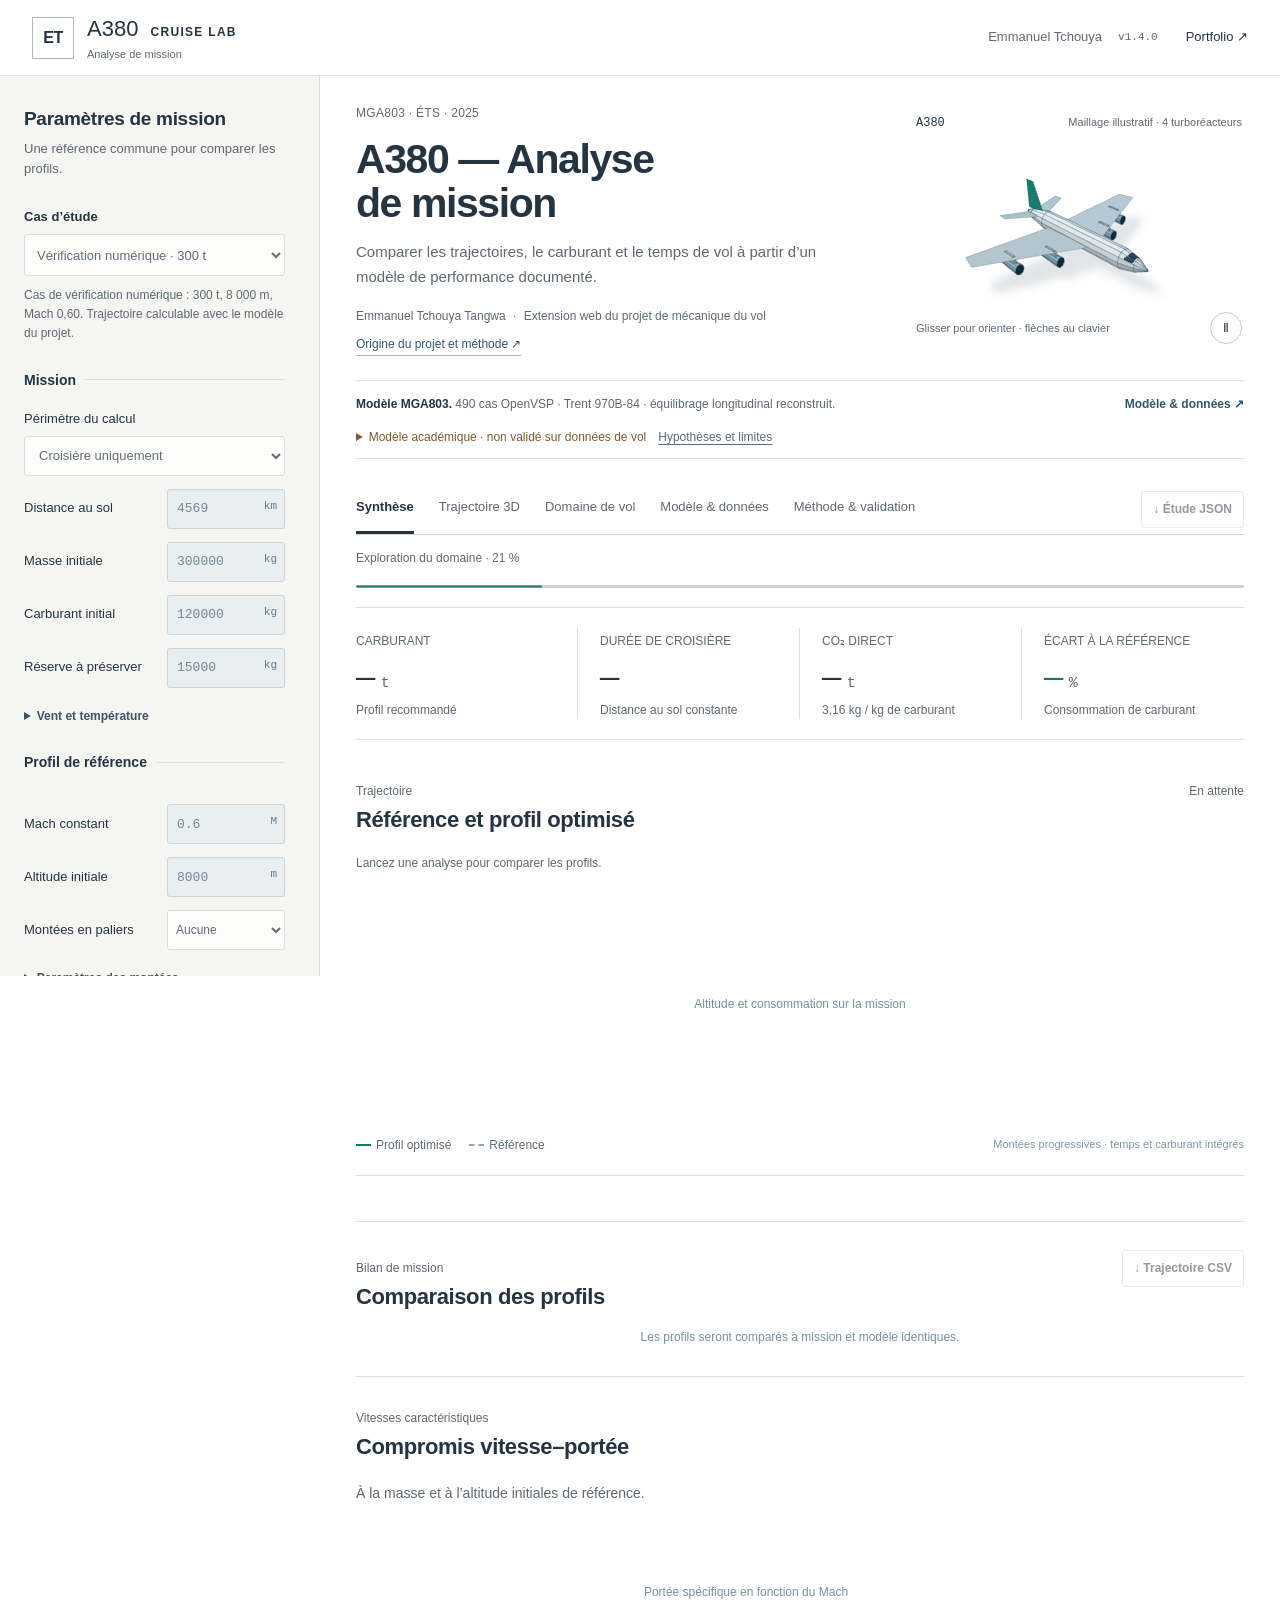
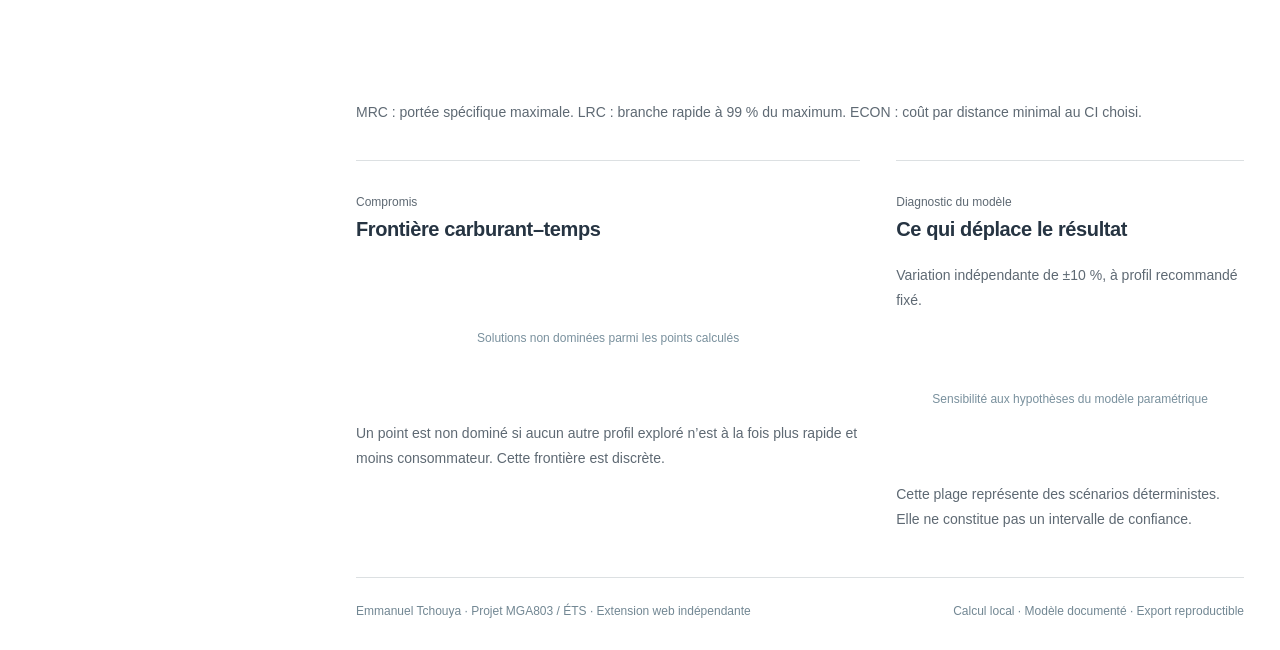
==== projets/a380-lab/index.html @ 4982d98f "feat(a380): redesign mission workbench around evidence and profile comparison" ====
<!doctype html>
<html lang="fr">
<head>
  <meta charset="utf-8"><meta name="viewport" content="width=device-width,initial-scale=1">
  <meta name="description" content="Laboratoire de performance de vol de l’A380 : profils par paliers, optimisation sous contraintes, MRC, LRC, ECON et études reproductibles.">
  <meta name="theme-color" content="#12283b">
  <title>A380 — Analyse et optimisation de mission · Emmanuel Tchouya</title>
  <link rel="stylesheet" href="style.css?v=1.4.0">
  <link rel="stylesheet" href="finite.css?v=1.4.0">
  <link rel="stylesheet" href="hero3d.css?v=1.4.0">
  <link rel="stylesheet" href="workbench.css?v=1.4.0">
</head>
<body>
<a class="skip" href="#workspace">Aller aux résultats</a>
<header class="masthead">
  <a class="brand" href="../../"><span class="brand-mark">ET</span><span>A380 <b>CRUISE LAB</b><small>Analyse de mission</small></span></a>
  <div class="mast-meta"><span class="project-author">Emmanuel Tchouya</span><span class="version">v1.4.0</span><a href="../../#projets">Portfolio ↗</a></div>
</header>
<div class="app-shell">
<aside class="configuration" aria-label="Paramètres de l’étude">
  <details class="config-drawer" id="configurationPanel" open>
  <summary class="config-toggle"><strong>Paramètres de mission</strong><span>Configurer l’étude</span></summary>
  <div class="config-heading"><h2>Paramètres de mission</h2><p>Une référence commune pour comparer les profils.</p></div>
  <form id="studyForm">
    <div class="scenario-picker"><label for="studyScenario">Cas d’étude</label><select id="studyScenario" aria-describedby="scenarioHint"><option value="verification">Vérification numérique · 300 t</option><option value="climbs">Deux montées physiques · 300 t</option><option value="full">Vol complet · vérification 300 t</option><option value="report">Rapport MGA803 · 500 t</option><option value="custom" disabled>Paramètres personnalisés</option></select><p id="scenarioHint" class="hint">Le cas de vérification est chargé au démarrage pour lancer une simulation calculable.</p></div>
    <fieldset><legend>Mission</legend>
      <label class="stack">Périmètre du calcul <select name="missionMode"><option value="0">Croisière uniquement</option><option value="1">Vol complet · décollage à arrêt</option></select></label>
      <label class="field">Distance au sol <span><input name="distance" type="number" value="4569" min="100" max="15000" step="1" required><i>km</i></span></label>
      <label class="field">Masse initiale <span><input name="mass" type="number" value="300000" min="300000" max="575000" step="100" required><i>kg</i></span></label>
      <label class="field">Carburant initial <span><input name="fuel" type="number" value="120000" min="1000" max="250000" step="100" required><i>kg</i></span></label>
      <label class="field">Réserve à préserver <span><input name="reserve" type="number" value="15000" min="0" max="100000" step="100" required><i>kg</i></span></label>
      <details class="config-detail" id="missionConditions"><summary>Vent et température</summary>
      <label class="field">Vent longitudinal <span><input name="wind" type="number" value="0" min="-80" max="80" step="1" required><i>m/s</i></span></label>
      <p class="hint" id="missionScope">Positif : vent de dos. Distance et durée couvrent uniquement la croisière.</p>
      <label class="field">Écart de température <span><input name="disa" type="number" value="0" min="-30" max="30" step="1" required><i>K ISA</i></span></label>
      </details>
    </fieldset>
    <fieldset><legend>Profil de référence</legend>
      <label class="field">Mach constant <span><input name="mach" type="number" value="0.60" min="0.5" max="0.89" step="0.001" required><i>M</i></span></label>
      <label class="field">Altitude initiale <span><input name="altitude" type="number" value="8000" min="8000" max="13100" step="1" required><i>m</i></span></label>
      <label class="field">Montées en paliers <select name="steps"><option value="0">Aucune</option><option value="1">1 montée</option><option value="2">2 montées</option></select></label>
      <details class="config-detail" id="climbSettings"><summary>Paramètres des montées</summary>
      <label class="field">Hauteur d’une montée <span><input name="stepHeight" type="number" value="600" min="100" max="1500" step="50" required><i>m</i></span></label>
      <label class="field">Vitesse verticale max. <span><input name="climbRate" type="number" value="2.54" min="0.5" max="10" step="0.01" required><i>m/s</i></span></label>
      <p class="hint">2,54 m/s = 500 ft/min. Les transitions progressives consomment du temps et du carburant. Le calcul rejette une montée si la poussée nécessaire dépasse le domaine moteur.</p>
      <label class="field">Départ montée 1 <span><input name="climbStart1" type="number" value="35" min="5" max="90" step="0.1" required><i>% trajet</i></span></label>
      <label class="field">Départ montée 2 <span><input name="climbStart2" type="number" value="70" min="10" max="95" step="0.1" required><i>% trajet</i></span></label>
      </details>
    </fieldset>
    <fieldset><legend>Optimisation</legend>
      <label class="stack">Objectif <select name="objective"><option value="fuel">Minimiser le carburant</option><option value="econ">Minimiser le coût équivalent</option><option value="time">Minimiser la durée</option></select></label>
      <details class="config-detail" id="searchSettings"><summary>Domaine et contraintes</summary>
      <label class="field">Position des montées <select name="optimizeClimbs"><option value="1" selected>Optimiser</option><option value="0">Départs configurés</option></select></label>
      <label class="field">Coût du temps, CI <span><input name="ci" type="number" value="160" min="0" max="1000" step="1" required><i>kg/min</i></span></label>
      <p class="hint">Coût équivalent = carburant + CI × durée en minutes. Ce CI est une pondération d’étude.</p>
        <label class="field">Mach minimum <span><input name="minMach" type="number" value="0.50" min="0.5" max="0.89" step="0.001" required><i>M</i></span></label>
        <label class="field">Mach maximum <span><input name="maxMach" type="number" value="0.80" min="0.5" max="0.89" step="0.001" required><i>M</i></span></label>
        <label class="field">Altitude initiale min. <span><input name="minAltitude" type="number" value="8000" min="8000" max="13100" step="50" required><i>m</i></span></label>
        <label class="field">Altitude initiale max. <span><input name="maxAltitude" type="number" value="9500" min="8000" max="13100" step="50" required><i>m</i></span></label>
        <label class="field">Plafond de l’étude <span><input name="ceiling" type="number" value="13100" min="8000" max="13100" step="50" required><i>m</i></span></label>
        <label class="field">Montées autorisées <select name="maxSteps"><option value="0">0 maximum</option><option value="1">1 maximum</option><option value="2" selected>2 maximum</option></select></label>
        <label class="field">Durée maximale <span><input name="maxMinutes" type="number" value="0" min="0" max="1500" step="1" required><i>min</i></span></label>
        <p class="hint">0 : aucune limite de durée.</p>
        <label class="field">CL maximal d’étude <span><input name="clMax" type="number" value="1.0" min="0.3" max="1.5" step="0.01" required><i>—</i></span></label>
        <label class="field">Poussée utilisable <span><input name="thrustLimit" type="number" value="0.95" min="0.5" max="1" step="0.01" required><i>ratio</i></span></label>
        <p class="hint">0,95 : conserver 5 % de la poussée disponible du modèle. Les limites d’étude ne constituent pas une enveloppe certifiée.</p>
      </details>
    </fieldset>
    <fieldset id="airportQuick" hidden><legend>Aéroports & procédures</legend><p class="hint">Pistes horizontales et vent uniforme. Hypothèses basse vitesse éditables ; aucune distance réglementaire certifiée.</p><div id="airportQuickFields"></div><button type="button" data-go="model" class="compact">Modifier volets, freinage et moteur ↗</button></fieldset>
    <div class="run-actions"><button class="primary" type="submit" id="run">Calculer et comparer</button><button type="button" id="cancel" hidden>Annuler le calcul</button><button class="text-button" type="button" id="reset">Rétablir le scénario de démarrage</button><p class="hint" id="dirty">Cas de vérification numérique prêt à être calculé.</p></div>
  </form>
  </details>
</aside>
<main id="workspace" tabindex="-1">
  <section class="intro">
    <div class="intro-copy"><span class="project-reference">MGA803 · ÉTS · 2025</span><h1>A380 — Analyse<br> de mission</h1><p>Comparer les trajectoires, le carburant et le temps de vol à partir d’un modèle de performance documenté.</p><p class="intro-byline">Emmanuel Tchouya Tangwa <span>·</span> Extension web du projet de mécanique du vol</p><a class="project-link" href="#projectStory">Origine du projet et méthode <span aria-hidden="true">↗</span></a></div>
    <figure class="aircraft-showcase" id="aircraftShowcase">
      <canvas id="aircraftHeroCanvas" tabindex="0" role="img" aria-label="Modèle 3D animé de l’avion à quatre moteurs" aria-describedby="aircraftHeroHelp">Modèle illustratif à quatre moteurs, identique à celui de la simulation.</canvas>
      <figcaption class="aircraft-caption"><b>A380</b><span>Maillage illustratif · 4 turboréacteurs</span></figcaption>
      <div class="aircraft-interaction"><small id="aircraftHeroHelp">Glisser pour orienter · flèches au clavier</small><button id="aircraftHeroPause" type="button" aria-label="Mettre l’animation 3D en pause" aria-pressed="false">Ⅱ</button></div>
    </figure>
  </section>
  <div class="model-context">
    <div class="notice"><p id="modelNotice"><b>Modèle MGA803.</b> Chargement des données du projet.</p><button type="button" data-go="model">Modèle & données ↗</button></div>
    <details id="qualification" class="qualification"><summary><strong>Modèle académique · non validé sur données de vol</strong><span>Hypothèses et limites</span></summary><div class="qualification-body"><p>Les montées ont une durée et un coût physique. Les cartes moteur, conventions de centrage et performances du cas 500 t restent à confirmer avant toute décision opérationnelle. En vol complet, les phases basse vitesse sont paramétriques, non validées sur l’A380. Les gains affichés sont des estimations du modèle, pas des économies garanties.</p><button data-go="method" class="text-button">Vérifications et données manquantes ↗</button></div></details>
  </div>
  <div class="toolbar"><div class="tabs" role="tablist" aria-label="Vues de l’étude"><button id="tab-overview" role="tab" aria-controls="overview" aria-selected="true" data-tab="overview">Synthèse</button><button id="tab-trajectory" role="tab" aria-controls="trajectory" aria-selected="false" tabindex="-1" data-tab="trajectory">Trajectoire 3D</button><button id="tab-envelope" role="tab" aria-controls="envelope" aria-selected="false" tabindex="-1" data-tab="envelope">Domaine de vol</button><button id="tab-model" role="tab" aria-controls="model" aria-selected="false" tabindex="-1" data-tab="model">Modèle & données</button><button id="tab-method" role="tab" aria-controls="method" aria-selected="false" tabindex="-1" data-tab="method">Méthode & validation</button></div><button id="exportStudy" class="compact" disabled>↓ Étude JSON</button></div>
  <div class="calculation-status" role="status" aria-live="polite" id="status">Prêt à calculer.</div><progress id="progress" max="100" value="0" hidden aria-label="Progression du calcul"></progress>
  <div id="feasibilityNotice" class="feasibility-notice" role="region" aria-label="Diagnostic de faisabilité" hidden><div><strong id="feasibilityTitle"></strong><p id="feasibilityDetail"></p></div><button id="recoverScenario" class="primary">Charger le cas calculable à 300 t</button></div>
  <section id="overview" role="tabpanel" aria-labelledby="tab-overview">
    <article id="airportSummary" class="panel airport-summary" hidden aria-label="Bilan du vol complet"></article>
    <div class="kpis" id="kpis"><article><span>CARBURANT</span><strong>—<small>t</small></strong><p>Profil recommandé</p></article><article><span>DURÉE DE CROISIÈRE</span><strong>—</strong><p>Distance au sol constante</p></article><article><span>CO₂ DIRECT</span><strong>—<small>t</small></strong><p>3,16 kg / kg de carburant</p></article><article class="gain"><span>ÉCART À LA RÉFÉRENCE</span><strong>—<small>%</small></strong><p>Consommation de carburant</p></article></div>
    <div class="result-grid">
      <article class="panel profile-panel"><div class="panel-heading"><div><span class="eyebrow">Trajectoire</span><h3>Référence et profil optimisé</h3></div><span class="pill" id="profileTag">En attente</span></div><div id="recommendation" class="profile-summary">Lancez une analyse pour comparer les profils.</div><div id="profileChart" class="chart empty">Altitude et consommation sur la mission</div><div class="legend"><span class="key teal">Profil optimisé</span><span class="key dashed">Référence</span><span class="chart-note">Montées progressives · temps et carburant intégrés</span></div><div id="constraints" class="margins"></div></article>
    </div>
    <article class="panel compare-panel"><div class="panel-heading"><div><span class="eyebrow">Bilan de mission</span><h3>Comparaison des profils</h3></div><button id="exportCSV" class="compact" disabled>↓ Trajectoire CSV</button></div><div id="comparison" class="table-wrap empty">Les profils seront comparés à mission et modèle identiques.</div></article>
    <article class="panel speed-panel"><div class="panel-heading"><div><span class="eyebrow">Vitesses caractéristiques</span><h3>Compromis vitesse–portée</h3></div></div><p class="subtle">À la masse et à l’altitude initiales de référence.</p><div id="speedChart" class="chart empty">Portée spécifique en fonction du Mach</div><div id="speedValues" class="speed-values"></div><p class="hint">MRC : portée spécifique maximale. LRC : branche rapide à 99 % du maximum. ECON : coût par distance minimal au CI choisi.</p></article>
    <div class="result-grid lower-grid"><article class="panel"><div class="panel-heading"><div><span class="eyebrow">Compromis</span><h3>Frontière carburant–temps</h3></div></div><div id="paretoChart" class="chart empty">Solutions non dominées parmi les points calculés</div><p class="hint">Un point est non dominé si aucun autre profil exploré n’est à la fois plus rapide et moins consommateur. Cette frontière est discrète.</p><div id="paretoTable" class="table-wrap"></div></article><article class="panel"><div class="panel-heading"><div><span class="eyebrow">Diagnostic du modèle</span><h3>Ce qui déplace le résultat</h3></div></div><p class="subtle">Variation indépendante de ±10 %, à profil recommandé fixé.</p><div id="sensitivity" class="empty">Sensibilité aux hypothèses du modèle paramétrique</div><p class="hint">Cette plage représente des scénarios déterministes. Elle ne constitue pas un intervalle de confiance.</p></article></div>
  </section>
  <section id="trajectory" role="tabpanel" aria-labelledby="tab-trajectory" hidden>
    <article class="panel flight-panel">
      <div class="panel-heading"><div><span class="eyebrow">Simulation de mission</span><h3>Trajectoire 3D</h3></div><span class="pill" id="flightModel">En attente de calcul</span></div>
      <p class="subtle">Lecture des points calculés : position, altitude, vitesse, masse et carburant restent synchronisés. Choisissez le profil à suivre et orientez la caméra autour de l’avion.</p>
      <div class="flight-view-options">
        <label>Profil suivi <select id="flightProfile" disabled><option value="baseline">Configuré (référence)</option><option value="recommended">Optimisé (recommandé)</option></select></label>
        <label>Caméra <select id="flightCamera"><option value="auto">Caméra automatique par phase</option><option value="orbit">Vue d’ensemble</option><option value="follow">Suivi de l’avion</option><option value="profile">Profil local fidèle</option><option value="departure">Vue décollage</option><option value="arrival">Vue atterrissage</option><option value="top">Vue de dessus</option><option value="side">Vue de profil globale</option></select></label>
        <label class="flight-check"><input id="flightCompare" type="checkbox" checked> Superposer les deux profils</label>
        <button id="flightResetCamera" class="compact">Recentrer la caméra</button>
      </div>
      <p id="flightProfileNote" class="hint" aria-live="polite">Le profil configuré sera affiché après le calcul.</p>
      <div id="flightPending" class="flight-pending" hidden><p>Paramètres modifiés : la vue affiche encore la dernière étude calculée.</p><button id="flightRecalculate" class="primary">Appliquer et recalculer la trajectoire</button></div>
      <p id="flightScaleWarning" class="scope" role="status" hidden></p>
      <div class="flight-viewport">
        <canvas id="flightCanvas" tabindex="0" role="img" aria-label="Vue 3D interactive de l’avion et de sa trajectoire de croisière" aria-describedby="flightHelp flightLimits">La télémétrie de la trajectoire est disponible dans les valeurs sous la scène.</canvas>
        <div class="flight-scene-top"><span id="flightState" role="status">En attente de trajectoire</span><span id="flightScale">Altitude ×1 · avion agrandi</span></div>
        <div class="flight-scene-bottom"><span id="flightStage"></span><div class="flight-camera-buttons" role="group" aria-label="Commandes de caméra"><button data-flight-control="left" aria-label="Tourner la caméra à gauche">↶</button><button data-flight-control="right" aria-label="Tourner la caméra à droite">↷</button><button data-flight-control="up" aria-label="Élever la caméra">↑</button><button data-flight-control="down" aria-label="Abaisser la caméra">↓</button><button data-flight-control="in" aria-label="Zoom avant">+</button><button data-flight-control="out" aria-label="Zoom arrière">−</button></div></div>
        <div id="flightEmpty" class="flight-empty"><strong>Aucune trajectoire admissible à lire</strong><p>Le modèle doit disposer d’une mission faisable. Les points rejetés ne sont pas transformés en animation.</p><button id="flightExample" class="primary" hidden>Charger le cas de vérification 300 t</button></div>
      </div>
      <div class="flight-playback"><button id="flightPlay" class="primary" disabled aria-pressed="false">▶ Lire</button><button id="flightRestart" disabled aria-label="Revenir au début de la trajectoire">↤ Début</button><label>Vitesse de lecture <select id="flightSpeed"><option value="auto">Vitesse automatique par phase</option><option value="1">Temps réel</option><option value="5">×5</option><option value="20">×20</option><option value="60">×60</option><option value="300" selected>×300</option><option value="1200">×1 200</option><option value="3600">×3 600</option></select></label><output id="flightTime" aria-label="Temps simulé et durée totale">— / —</output></div>
      <label class="flight-timeline-label" for="flightTimeline">Position dans la mission</label><input id="flightTimeline" class="flight-timeline" type="range" min="0" max="1" value="0" step="any" disabled>
      <div id="flightStages" class="flight-stages" role="group" aria-label="Accéder aux paliers calculés"></div>
      <div class="flight-telemetry" aria-label="Télémétrie à l’instant sélectionné">
        <div><span>DISTANCE AU SOL</span><strong id="flightDistance">—</strong><small>km</small></div><div><span>ALTITUDE</span><strong id="flightAltitude">—</strong><small>m</small></div><div><span>MACH</span><strong id="flightMach">—</strong><small>M</small></div><div><span>VITESSE VRAIE</span><strong id="flightTAS">—</strong><small>km/h</small></div>
        <div><span>MASSE</span><strong id="flightMass">—</strong><small>t</small></div><div><span>CARBURANT BRÛLÉ</span><strong id="flightFuel">—</strong><small>t</small></div><div><span>INCIDENCE α</span><strong id="flightAlpha">—</strong><small>°</small></div><div><span>STABILISATEUR</span><strong id="flightStab">—</strong><small>°</small></div>
        <div><span>VITESSE VERTICALE</span><strong id="flightROC">—</strong><small>m/s</small></div><div><span>PENTE DE VOL</span><strong id="flightGamma">—</strong><small>°</small></div><div><span>POUSSÉE TOTALE</span><strong id="flightThrust">—</strong><small>kN</small></div><div><span>DÉBIT TOTAL</span><strong id="flightFlow">—</strong><small>kg/s</small></div>
      </div>
      <div class="flight-bottom-controls"><label for="flightExaggeration">Exagération verticale <output id="flightScaleValue">×1</output></label><input id="flightExaggeration" type="range" min="1" max="400" value="1" step="1"><button id="flightTrueScale" class="compact">Profil local fidèle</button><button id="flightAmplify" class="compact">Amplifier le relief</button><button id="flightImage" class="compact">↓ Capture PNG</button><button id="flightCSV" class="compact" disabled>↓ Coordonnées 3D CSV</button></div>
      <p id="flightSlopeNote" class="hint" aria-live="polite"></p>
      <div class="legend"><span class="key teal">Trajet suivi et portion parcourue</span><span class="key dashed">Autre profil</span><span class="key flight-step">Transition de montée calculée</span></div>
      <details class="flight-notes"><summary>Commandes et limites de représentation</summary>
      <p id="flightHelp" class="hint">En suivi, l’avion reste centré et les repères kilométriques au sol défilent selon la distance parcourue. Glisser pour tourner, molette ou pincement pour zoomer, Maj + glisser pour déplacer. Au clavier sur la scène : flèches pour orienter, + / − pour zoomer, R pour recentrer, espace pour lire ou mettre en pause. La lecture se met en pause lorsqu’on quitte la vue.</p>
      <p id="flightLimits" class="scope">Trajectoire longitudinale : l’écart latéral reste nul. Le mode vol complet ajoute les phases au sol, la montée initiale, la descente, l’approche et l’arrondi, avec des hypothèses basse vitesse paramétriques. Les montées suivent une trajectoire progressive à pente et courbure continues. Leur durée, leur carburant et la poussée requise sont intégrés avec l’équilibre des forces. Le taux configuré est une limite maximale, pas une performance garantie de l’avion. Les axes utilisent la même échelle par défaut ; l’amplification du relief est optionnelle et signalée. Le profil local fidèle conserve les angles au sol, sans perspective. L’avion est agrandi pour la lecture et le sol est schématique. Cette vue n’ajoute pas de dynamique de virage ou de pilotage à six degrés de liberté.</p>
      <p id="flightAttitudeNote" class="hint"></p>
      <p class="hint">Éclairage fixe illustratif : ombre de la silhouette projetée sur le sol local. L’avion est agrandi pour rester lisible ; l’ombre ne représente pas une empreinte à l’échelle.</p>
      </details>
      <div id="flightClimbAudit" class="table-wrap" aria-label="Bilan des montées calculées"></div>
      <div id="flightPhaseAudit" class="table-wrap" aria-label="Bilan par phase du vol complet"></div>
    </article>
  </section>
  <section id="envelope" role="tabpanel" aria-labelledby="tab-envelope" hidden>
    <article class="panel"><div class="panel-heading"><div><span class="eyebrow">Domaine Mach–altitude</span><h3>Domaine de vol</h3></div><span class="pill">Sans montée en palier</span></div><p class="subtle">Carburant sur la mission complète, masse variable. Les cases hachurées sont infaisables ou hors du domaine des tables. Sélectionnez une case pour en faire votre référence, puis relancez l’analyse.</p><div id="heatChart" class="heat-chart empty">Le domaine sera exploré lors de l’optimisation.</div><p id="heatSelection" role="status" class="hint"></p><div id="failureSummary"></div></article>
  </section>
  <section id="model" role="tabpanel" aria-labelledby="tab-model" hidden>
    <article id="airportDataPanel" class="panel" hidden><div class="panel-heading"><div><span class="eyebrow">VOL COMPLET / DONNÉES À QUALIFIER</span><h3>Hypothèses basse vitesse, pistes et freinage</h3></div><span class="pill">Paramétrique · non validé A380</span></div><p>Les tables de croisière ne sont pas extrapolées au sol. Décollage, montée initiale, descente et atterrissage utilisent les hypothèses ci-dessous. Elles ne constituent pas des données du manuel de vol A380. Les masses, le temps et le carburant sont raccordés à la croisière calculée avec le modèle choisi.</p><details open><summary>Roulement, freinage et limites</summary><div class="model-fields" id="airport-ground"></div><p class="hint">0 pour la limite de masse ou d’énergie : limite non renseignée, aucun contrôle certifié revendiqué. Le freinage n’inclut ni inverseurs, ni aquaplanage, ni modèle thermique.</p></details><details><summary>Portance et traînée avec et sans volets</summary><div class="model-fields" id="airport-aero"></div></details><details><summary>Propulsion basse vitesse</summary><div class="model-fields" id="airport-engine"></div><p class="hint">La référence de poussée par moteur est celle du panneau général. Les lois de perte de poussée et de débit basse vitesse sont paramétriques, distinctes des polynômes Trent de croisière.</p></details><p class="scope">Aucune V1/V2 certifiée, panne moteur, longueur d’accélération-arrêt ou majoration réglementaire n’est calculée. Les marges TORA/TODA/LDA sont les marges du modèle d’étude, à comparer aux références AFM avant tout usage opérationnel.</p></article>
    <article class="panel"><div class="panel-heading"><div><span class="eyebrow">Données et provenance</span><h3>Modèle de performance</h3></div><span class="pill" id="modelTag">Projet MGA803</span></div><p>Le mode principal utilise les fichiers du projet : matrices OpenVSP vérifiées sur les dernières itérations des fichiers .history, coefficients de propulsion et données OACI du Trent 970B-84. L’équilibrage longitudinal est reconstruit avec des conventions de repère explicites. Le modèle paramétrique reste disponible pour tester des hypothèses, ainsi que l’import de tables de croisière déjà équilibrée.</p><div class="data-actions"><button id="projectSource" class="primary">Utiliser le modèle du projet</button><button id="parametric">Modèle paramétrique</button><button id="importButton">↑ Importer des tables / une étude</button><input id="importData" type="file" accept=".json,application/json" hidden><button id="template">↓ Exemple de tables JSON</button></div><p id="dataStatus" role="status" class="hint">Calculs locaux dans votre navigateur. Aucun fichier importé n’est envoyé à un serveur.</p>
      <div class="model-fields" id="modelFields">
        <label class="stack">Surface de référence S (m²)<input form="studyForm" name="area" type="number" value="859" min="700" max="950" step="any" required></label>
        <label class="stack">Traînée parasite CD₀<input form="studyForm" name="cd0" type="number" value="0.016" min="0.008" max="0.04" step="0.001" required></label>
        <label class="stack">Facteur de traînée induite k<input form="studyForm" name="k" type="number" value="0.042" min="0.02" max="0.09" step="0.001" required></label>
        <label class="stack">Début du terme d’onde Mcrit<input form="studyForm" name="waveMach" type="number" value="0.78" min="0.65" max="0.87" step="0.01" required></label>
        <label class="stack">Amplitude du terme d’onde A<input form="studyForm" name="waveK" type="number" value="20" min="0" max="100" step="1" required></label>
        <label class="stack">TSFC de référence (mg/N/s)<input form="studyForm" name="tsfc" type="number" value="15.5" min="8" max="30" step="0.1" required></label>
        <label class="stack">Poussée de référence / moteur (N)<input form="studyForm" name="thrustSL" type="number" value="352900" min="250000" max="450000" step="100" required></label>
        <label class="stack">Projet : décalage du CG vers l’arrière (m)<input form="studyForm" name="cgOffset" type="number" value="0" min="-3" max="3" step="0.05" required></label>
        <label class="stack">Projet : N1 corrigé minimum d’étude (%)<input form="studyForm" name="n1Min" type="number" value="50" min="40" max="80" step="1" required></label>
        <label class="stack">Projet : N1 corrigé maximum d’étude (%)<input form="studyForm" name="n1Max" type="number" value="110" min="90" max="110" step="1" required></label>
      </div><div class="formula">CL = mg / (qS) &nbsp; · &nbsp; CD = CD₀ + kCL² + A[max(0, M − Mcrit)]⁴ &nbsp; · &nbsp; T = D = qSCD</div><p class="hint">Les paramètres de polaire et de TSFC ci-dessus concernent uniquement le mode paramétrique : S = 859 m² et la référence 352,9 kN/moteur viennent du rapport, les autres valeurs sont synthétiques. Ce mode réduit ne résout pas les moments. En mode projet, les surfaces précises des fichiers, le centrage relatif, l’incidence et le stabilisateur sont utilisés par le solveur d’équilibrage.</p>
    </article>
    <article class="panel"><h3>Données du projet et hypothèses d’assemblage</h3><p><b>WB :</b> 180 cas, α −2 à 15°, Mach 0,001 à 0,9 ; S = 859,869194 m², corde 10,689063 m, référence (X,Z) = (32,298022 ; 1,758200) m. <b>Empennage :</b> 310 cas, α −15 à 15°, même domaine Mach ; S = 205,559029 m², référence (64,934583 ; 3,021092) m. Les valeurs précises des fichiers remplacent les arrondis du rapport. Interpolation bilinéaire sans extrapolation.</p><p>Le CG nominal est la référence WB des fichiers, avec un décalage longitudinal réglable. Il n’est pas assimilé au centrage 40 % du rapport, dont la correspondance géométrique n’est pas fournie. Downwash ε = 1,18 + 0,37α. Le moment propre de l’empennage est posé nul comme dans le rapport. Les bras moteur sont reconstruits à partir des distances du rapport, moteurs en avant et sous la référence WB ; cette convention demande confirmation sur le modèle d’origine.</p><p>Le régime corrigé de 50 à 110 % est une <b>borne d’étude du polynôme</b>, pas une limitation certifiée du Trent. N1 = N1corrigé √θ ; poussée = δ × poussée corrigée ; débit = δ√θ × débit corrigé. Le facteur ×2 présent dans la fonction de débit fournie est conservé explicitement, sans ajustement pour faire coïncider les figures du rapport.</p><p>Les émissions utilisent l’UID <b>18RR082 — Trent 970B-84</b> du classeur fourni, la correction BFF simplifiée du rapport et RH = 80 %. Aucune extrapolation ; un indice nul interdit l’interpolation log–log correspondante. Le FCOM joint concerne le <b>GP7270</b> : ses ratings ne sont pas appliqués au Trent.</p><p class="hint">Les fichiers sources complets restent locaux. Le jeu numérique dérivé, les empreintes SHA-256 et le script de préparation sont disponibles avec le code de l’application. L’atmosphère, le vent uniforme et la géométrie des transitions restent des idéalisations ; les montées ont désormais une durée et un coût calculés.</p></article>
    <article class="panel"><h3>Format des tables importées</h3><p>Schéma <code>a380-cruise-tables/v1</code>. Matrice <code>cd[Mach][CL]</code> pour l’avion complet équilibré, <code>tsfc[Mach][altitude]</code> en kg/(N·s) et <code>maxThrust[Mach][altitude]</code> en N pour les quatre moteurs réunis. Altitudes en mètres, conditions ISA. Chaque axe doit être strictement croissant. Interpolation bilinéaire, aucune extrapolation.</p><p>Les tables de TSFC sont supposées indépendantes du niveau de poussée : cette réduction doit être vérifiée sur les données que vous importez. Les fichiers OpenVSP <code>.history</code> bruts demandent un assemblage et un équilibrage hors de cette application avant conversion dans ce format.</p><p class="hint">L’exemple téléchargeable est synthétique et identique aux hypothèses du modèle réduit ; il sert à vérifier le format, sans apporter de validation physique.</p></article>
  </section>
  <section id="method" role="tabpanel" aria-labelledby="tab-method" hidden>
    <article class="panel project-story" id="projectStory" tabindex="-1"><span class="eyebrow">Origine du projet</span><h3>Du rapport de mécanique du vol à l’application</h3><p>Cette application prolonge le projet MGA803 réalisé à l’ÉTS en 2025 par <b>Lina Seghilani, Emmanuel Tchouya Tangwa et Cyril Traineau</b> : <cite>Conception d’un modèle de performance pour un avion Airbus A-380 en phase de croisière</cite>.</p><p>L’extension web rassemble les données OpenVSP et moteur, reconstruit l’équilibrage longitudinal et compare des profils sous contraintes. La trajectoire 3D permet de parcourir les points calculés ; les exports conservent les paramètres et les résultats pour reproduire une étude.</p><p class="hint">La provenance des données, les corrections du rapport et les vérifications numériques sont détaillées ci-dessous.</p></article>
    <article class="panel"><div class="panel-heading"><div><span class="eyebrow">Méthode de calcul</span><h3>Équations et vérifications</h3></div><button id="printReport" class="compact" disabled>Imprimer / PDF ↗</button></div><ol class="method-steps"><li><b>Atmosphère et équilibre.</b> Atmosphère hydrostatique à gradient −6,5 K/km jusqu’à 11 km, puis isotherme jusqu’à 20 km. ΔISA modifie T et ρ à pression standard fixée. V = Ma, Vsol = V cos γ + vent, q = ½ρV². Mode paramétrique : équilibre tangentiel et normal, avec pente, accélération à Mach constant et courbure de trajectoire. Mode projet : équilibre longitudinal des forces et du moment, avec poussée inclinée et empennage.</li><li><b>Propulsion paramétrique.</b> TSFC = TSFCref √(T/216,65) [1 + 0,6(M − 0,75) + 2(M − 0,75)²]. Poussée disponible totale = 4 Tref (p/p₀)<sup>0,7</sup>(1 − 0,25M). Ces lois concernent le mode de démonstration. Le mode projet utilise les deux polynômes fournis, FN = δ FNcorrigé et WF = δ√θ WFcorrigé, avec le facteur ×2 de la fonction source.</li><li><b>Intégration de mission.</b> RK4 sur dm/dx = −débit/Vsol et dt/dx = 1/Vsol. Transitions d’altitude quintiques C², avec pente et courbure nulles aux raccords. Équilibre T∥ − D = m(g sin γ + dV/dt) ; L + T⊥ = m(g cos γ + V dγ/dt). À Mach constant, la variation de TAS dans la troposphère est prise en compte. Au moins 32 intervalles par montée ; subdivision aux raccords et à la tropopause. Bilan de puissance et de carburant contrôlé.</li><li><b>Recherche sous contraintes.</b> Balayage Mach (0,01), altitude initiale (250 m), 0 à 2 montées. Affinement (0,001 et 50 m) autour du meilleur point de chaque nombre de montées. Classement final des meilleurs candidats à pas d’intégration de 5 km. La hauteur et le taux maximal sont fixés. La recherche des départs, si activée, teste 10–90 % du trajet par pas de 10 %, puis affine à 2 % autour du meilleur horaire, au meilleur Mach/altitude de chaque nombre de montées. Les chevauchements et montées inachevées sont rejetés. Cette recherche par coordonnées ne garantit pas l’optimum conjoint global.</li><li><b>Qualification numérique.</b> Vérifications ISA, équilibre et unités, comparaison RK4 5 km / 2,5 km et référence indépendante SciPy pour les montées. La convergence numérique ne valide pas le modèle physique. La recherche discrète ne garantit pas un optimum global continu.</li></ol><div id="validation" class="validation-grid"></div></article>
    <article class="panel"><h3>Lecture critique du rapport</h3><div class="table-wrap"><table><thead><tr><th>Point relevé</th><th>Choix implémenté</th></tr></thead><tbody><tr><td>Masse 5 × 10⁶ kg dans l’initialisation, p. 5</td><td>500 000 kg selon le tableau II, p. 7</td></tr><tr><td>Δt = Vsol / Δx dans le texte, p. 5</td><td>Δt = Δx / Vsol, cohérent dimensionnellement</td></tr><tr><td>Mach OpenVSP wing-body limité à 0,7 au tableau I, alors que les analyses vont à 0,89</td><td>Les fichiers fournis contiennent les Mach jusqu’à 0,9 ; domaine confirmé sur les 490 cas, sans extrapolation</td></tr><tr><td>Matrices et coefficients absents du PDF seul, puis fournis en fichiers complémentaires</td><td>Données intégrées et vérifiées ; conventions de moments et domaine moteur encore à confirmer sur les routines originales</td></tr><tr><td>Conclusions qualitatives sur température et émissions</td><td>Aucune généralisation sans données de propulsion validées</td></tr></tbody></table></div></article>
    <article class="panel"><h3>Sources et périmètre</h3><p><b>Source principale :</b> Lina Seghilani, Emmanuel Tchouya Tangwa et Cyril Traineau, <cite>Conception d’un modèle de performance pour un avion Airbus A-380 en phase de croisière</cite>, projet MGA803, ÉTS, été 2025, 12 pages. Le PDF et ses fichiers complémentaires ont été analysés ; le jeu numérique dérivé est intégré avec une traçabilité des sources.</p><ul class="sources"><li><a href="https://www.eurocontrol.int/sites/default/files/library/007_User_Manual_BADA_3_4.pdf" target="_blank" rel="noopener">EUROCONTROL — principe du modèle d’énergie totale (pas de données BADA intégrées) ↗</a></li><li><a href="https://www1.grc.nasa.gov/beginners-guide-to-aeronautics/forces-in-a-climb/" target="_blank" rel="noopener">NASA Glenn — équilibre des forces en montée ↗</a></li><li><a href="https://www1.grc.nasa.gov/beginners-guide-to-aeronautics/drag-coefficient/" target="_blank" rel="noopener">NASA Glenn — coefficients et traînée induite ↗</a></li><li><a href="https://www1.grc.nasa.gov/beginners-guide-to-aeronautics/earth-atmosphere-equation-metric/" target="_blank" rel="noopener">NASA Glenn — structure de l’atmosphère et gaz parfait ↗</a> (contexte ; les constantes exactes de l’application sont documentées dans le code)</li><li><a href="https://www.easa.europa.eu/en/domains/environment/icao-aircraft-engine-emissions-databank" target="_blank" rel="noopener">EASA / OACI — banque des émissions moteur ↗</a></li><li><a href="https://doi.org/10.2514/1.I011050" target="_blank" rel="noopener">Ghazi & Botez, 2022 — identification de modèles en croisière ↗</a> (référence du rapport)</li></ul><p class="scope">Outil académique exploratoire. Absence de validation sur données de vol, de modèle de buffet, de décrochage détaillé, de domaine moteur complet et d’analyse de panne. Le mode vol complet inclut un modèle basse vitesse paramétrique, distinct des données de croisière ; pistes horizontales, sans V1/V2 certifiée, moteur en panne, inverseurs ni distances réglementaires majorées. Aucun usage pour la conduite d’un vol ou une décision opérationnelle.</p><a href="README.md">Documentation et protocole de validation ↗</a></article>
  </section>
  <footer class="app-footer"><span>Emmanuel Tchouya · Projet MGA803 / ÉTS · Extension web indépendante</span><span>Calcul local · Modèle documenté · Export reproductible</span></footer>
</main>
</div>
<dialog id="errorDialog"><h2>Vérifier les paramètres</h2><p id="errorMessage"></p><form method="dialog"><button class="primary">Compris</button></form></dialog>
<script type="module" src="app.js?v=1.4.0"></script>
<script type="module" src="hero3d.js?v=1.4.0"></script>
</body>
</html>
---- projets/a380-lab/style.css ----
:root{--navy:#12283b;--ink:#1b3549;--muted:#536c7b;--line:#dbe3e7;--paper:#fff;--bg:#f2f5f6;--teal:#107a70;--soft:#eaf4f0;--gold:#ab7536;--orange:#bb622d;--mono:'IBM Plex Mono',Consolas,monospace;--sans:'DM Sans','Segoe UI',sans-serif}
*{box-sizing:border-box}body{margin:0;color:var(--ink);background:var(--bg);font:14px/1.6 var(--sans)}button,input,select{font:inherit}button,a,input,select,summary{touch-action:manipulation}button{cursor:pointer;border:1px solid #cbd8de;background:white;color:var(--ink);border-radius:5px;padding:10px 14px;font-weight:600;transition:background .15s}button:hover{background:#eaf0f3}button:disabled{opacity:.5;cursor:default}a{color:var(--teal);text-underline-offset:3px}button:focus-visible,a:focus-visible,input:focus-visible,select:focus-visible,summary:focus-visible{outline:3px solid #e4ac59;outline-offset:3px}[hidden]{display:none!important}.skip{position:absolute;top:-90px;left:10px;z-index:100;background:white;padding:12px}.skip:focus{top:8px}.masthead{height:85px;background:var(--navy);color:white;display:flex;align-items:center;justify-content:space-between;padding:0 35px;gap:20px}.brand{color:white;display:flex;gap:14px;align-items:center;text-decoration:none;font-size:21px;letter-spacing:1px}.brand b{font-size:14px;font-weight:500;letter-spacing:2px;margin-left:5px}.brand small{display:block;color:#a7bdca;font-size:10px;letter-spacing:1.4px;text-transform:uppercase;margin-top:-4px}.brand-mark{font:18px var(--mono);border:1px solid #557280;padding:9px;letter-spacing:-1px}.brand-mark span{color:#72d3bb;font-size:15px}.mast-meta{display:flex;align-items:center;gap:10px;color:#b4c7d3;font-size:12px}.mast-meta a{color:white;text-decoration:none;margin-left:28px}.version{border:1px solid #526878;border-radius:3px;font:10px var(--mono);padding:2px 6px;margin-left:8px}.status-dot{width:6px;height:6px;border-radius:50%;background:#69ccae}.app-shell{display:grid;grid-template-columns:306px minmax(0,1fr);max-width:1900px;margin:auto}.configuration{border-right:1px solid var(--line);background:#fff;padding:28px 24px;align-self:start;position:sticky;top:0;max-height:100vh;overflow:auto;scrollbar-width:thin}.eyebrow{font:10px var(--mono);letter-spacing:1.4px;color:var(--muted)}.config-heading h1{font-size:19px;line-height:1.3;margin:10px 0 6px;letter-spacing:-.5px}.config-heading p{font-size:12px;color:var(--muted);margin:0 0 24px}fieldset{border:0;border-top:1px solid var(--line);padding:18px 0 16px;margin:0;min-width:0}legend{font-size:13px;font-weight:700;padding:0 9px 0 0}legend span{color:#7a909e;font:10px var(--mono);margin-right:10px}.field{display:grid;grid-template-columns:1fr 115px;align-items:center;gap:6px;margin:10px 0;font-size:12px}.field>span{position:relative;display:block}.field input{width:100%;padding:8px 39px 8px 9px;font:12px var(--mono);height:37px}.field i{position:absolute;right:8px;top:10px;font:10px var(--mono);color:#657c89;pointer-events:none}.field select{font-size:11px;padding:8px 4px;height:37px}.stack{display:flex;flex-direction:column;gap:6px;font-size:12px}input,select{color:var(--ink);background:#f6f8f9;border:1px solid #d5e0e6;border-radius:4px;min-width:0;padding:8px 10px}input:disabled{background:#e9eef0;color:#748894}.hint{font-size:11px;line-height:1.65;color:var(--muted);margin:8px 0}.primary{background:var(--teal);color:white;border-color:var(--teal)}.primary:hover{background:#095d56}.primary span{float:right;font-size:16px}.run-actions{border-top:1px solid var(--line);padding-top:20px}.run-actions button{width:100%;margin-bottom:5px;font-size:12px}.text-button{border:0;background:none;color:var(--muted);font-weight:400}.text-button:hover{background:#f2f5f6}details{margin-top:15px}summary{cursor:pointer;color:var(--teal);font-size:12px;font-weight:600}main{min-width:0;padding:30px 35px 0}.intro{display:flex;align-items:center;justify-content:space-between;gap:30px;margin-bottom:24px}.intro h2{font-size:clamp(26px,2.6vw,39px);line-height:1.18;font-weight:500;letter-spacing:-1.3px;margin:13px 0}.intro h2 em{font-style:normal;color:var(--teal)}.intro p{font-size:12px;max-width:540px;color:var(--muted);margin-bottom:0}.aircraft{width:270px;flex:0 0 270px;height:170px;opacity:.9}.notice{display:flex;gap:12px;align-items:center;border:1px solid #e6d9b9;background:#fcf8ee;border-radius:5px;padding:11px 15px;margin:0 0 23px;color:#68532c;font-size:11px}.notice p{margin:0;flex:1}.notice-icon{display:grid;place-items:center;border:1px solid #b69457;border-radius:50%;font:bold 12px Georgia;width:18px;height:18px;flex:0 0 18px}.notice button{font-size:10px;color:#68532c;background:transparent;white-space:nowrap;border:0;padding:3px}.toolbar{display:flex;align-items:center;justify-content:space-between;border-bottom:1px solid #cbd7dd;gap:10px}.tabs{display:flex;gap:22px;overflow:auto}.tabs button{padding:11px 0 14px;border:0;border-bottom:3px solid transparent;background:transparent;border-radius:0;white-space:nowrap;font-size:12px;color:var(--muted)}.tabs button[aria-selected=true]{color:var(--teal);border-bottom-color:var(--teal)}.compact{font-size:10px;padding:7px 10px;white-space:nowrap}.calculation-status{color:var(--muted);font:10px/1.5 var(--mono);padding:14px 0;min-height:44px}.calculation-status.error{color:#a3422b}progress{width:100%;height:5px;accent-color:var(--teal);margin-bottom:14px}.kpis{display:grid;grid-template-columns:repeat(4,1fr);gap:12px;margin-bottom:18px}.kpis article{padding:19px 20px;background:var(--paper);border:1px solid var(--line);border-radius:5px;border-top:2px solid #819cae;min-width:0}.kpis article>span{font:9px var(--mono);letter-spacing:.8px;color:var(--muted)}.kpis strong{display:block;font:500 clamp(24px,2.5vw,35px) var(--mono);letter-spacing:-1.5px;margin:9px 0 5px;line-height:1.2}.kpis small{font-size:15px;margin-left:7px;font-weight:400;color:var(--muted);letter-spacing:0}.kpis p{margin:0;color:var(--muted);font-size:10px}.kpis .gain{background:var(--soft);border-color:#c6ded3;border-top-color:var(--teal)}.kpis .gain strong{color:var(--teal)}.panel{background:var(--paper);border:1px solid var(--line);border-radius:5px;padding:23px 24px;margin-bottom:18px;min-width:0}.panel-heading{display:flex;align-items:center;justify-content:space-between;gap:14px;margin-bottom:15px}.panel h3{font-size:17px;line-height:1.4;font-weight:500;letter-spacing:-.3px;margin:4px 0 0}.panel>p{font-size:12px}.pill{display:inline-block;white-space:nowrap;background:#f0f5f7;border:1px solid #dbe6e9;color:#496679;padding:4px 8px;border-radius:3px;font:9px var(--mono)}.result-grid{display:grid;grid-template-columns:minmax(0,1.45fr) minmax(0,1fr);gap:18px}.profile-summary{display:flex;gap:24px;color:var(--muted);font-size:12px}.profile-summary strong{display:block;font:500 23px var(--mono);color:var(--ink);letter-spacing:-.8px}.profile-summary small{font-size:10px}.subtle{color:var(--muted);font-size:12px;margin:0 0 12px}.chart{width:100%;min-height:190px;position:relative}.chart svg{display:block;width:100%;height:auto;overflow:visible}.chart text,.heat-chart text{font-family:var(--mono);font-size:10px;fill:var(--muted)}.empty{display:flex;align-items:center;justify-content:center;text-align:center;color:#79909d;font-size:12px;min-height:150px}.legend{display:flex;gap:16px;flex-wrap:wrap;font-size:9px;color:var(--muted);align-items:center}.key:before{content:'';display:inline-block;width:15px;border-top:2px solid var(--teal);margin-right:5px;vertical-align:middle}.key.dashed:before{border-top:2px dashed #96a7b1}.chart-note{margin-left:auto;color:#8396a2}.margins{display:grid;grid-template-columns:repeat(3,1fr);gap:9px;border-top:1px solid var(--line);margin-top:16px;padding-top:13px}.margins strong{display:block;font:13px var(--mono);color:var(--teal)}.margins span{font-size:9px;color:var(--muted)}.speed-values{display:grid;grid-template-columns:repeat(3,1fr);gap:10px;margin-top:6px}.speed-values b{font:500 19px var(--mono);display:block}.speed-values span{font:9px var(--mono);color:var(--muted)}.speed-values .lrc{color:var(--orange)}.speed-values .econ{color:#6879a7}.table-wrap{overflow-x:auto;min-height:0;text-align:left}table{width:100%;border-collapse:collapse;font-size:11px;font-variant-numeric:tabular-nums;white-space:normal}th{text-align:left;font-weight:500;color:var(--muted);background:#f6f8f9;font-size:10px;padding:10px 12px;border-bottom:1px solid var(--line)}td{padding:13px 12px;border-bottom:1px solid #edf1f3}tbody tr:last-child td{border-bottom:0}.comparison-table td:not(:first-child),.comparison-table th:not(:first-child){text-align:right}.comparison-table tr.selected{background:#eef6f2}.comparison-table td:first-child{font-weight:600;white-space:nowrap}.badge-small{font:9px var(--mono);color:var(--teal)}.infeasible{color:#a24b32}.pareto-table{font-size:10px;margin-top:14px}.pareto-table td{padding:6px 9px}.sensitivity-row{margin:23px 0}.sensitivity-row label{font-size:11px}.sensitivity-track{display:flex;align-items:center;gap:8px;margin-top:5px;font:10px var(--mono);color:var(--muted)}.sensitivity-track .bar{height:8px;flex:1;background:linear-gradient(90deg,#c7e4da,#288d7d);border-radius:2px}.sensitivity-track .center{color:var(--ink)}.heat-chart{overflow-x:auto;min-height:450px}.heat-chart svg{width:100%;min-width:520px;display:block}.heat-cell{cursor:pointer}.heat-cell:hover,.heat-cell:focus{stroke:#12283b;stroke-width:2}.failure-list{display:flex;flex-wrap:wrap;gap:10px}.failure-list span{font-size:10px;border:1px solid var(--line);padding:5px 9px;border-radius:3px;color:var(--muted)}.model-fields{display:grid;grid-template-columns:repeat(3,1fr);gap:18px;margin:25px 0}.model-fields .stack{font-size:11px}.model-fields input{font:13px var(--mono)}.data-actions{display:flex;flex-wrap:wrap;gap:10px;margin:20px 0 10px}.data-actions button,.file-button{font-size:11px}.file-button{display:inline-block;border-radius:5px;padding:10px 14px;background:var(--teal);color:white;cursor:pointer;font-weight:600}.file-button:focus-within{outline:3px solid #e4ac59}.formula{font:11px/1.9 var(--mono);background:#f3f7f8;border-left:2px solid var(--teal);padding:16px}.method-steps{padding-left:20px;font-size:12px;line-height:1.9}.method-steps li{padding-left:8px;margin:15px 0}.validation-grid{display:grid;grid-template-columns:repeat(2,1fr);gap:10px}.check{background:#f4f8f6;border:1px solid #d9e6df;border-radius:4px;padding:11px;font-size:11px}.check.failed{color:#a3422b;background:#fcf1ec}.check strong{display:block;font:10px var(--mono);color:var(--teal);margin-bottom:3px}.sources{font-size:12px;padding-left:18px;line-height:2}.scope{padding:15px;border-left:2px solid var(--gold);background:#fcf8ef;color:#725a35}code{font:11px var(--mono);background:#eef2f4;border-radius:3px;padding:2px 4px}.app-footer{display:flex;justify-content:space-between;gap:15px;border-top:1px solid var(--line);color:#728793;font-size:9px;padding:19px 0 26px;margin-top:14px}dialog{border:1px solid var(--line);border-radius:8px;padding:28px;max-width:490px;color:var(--ink)}dialog::backdrop{background:#12283b88}dialog h2{font-size:20px;margin-top:0}dialog p{font-size:13px}dialog button{width:100%}.print-only{display:none}.chart-point{cursor:crosshair}.chart-point:hover{stroke:var(--navy);stroke-width:2}
@media(min-width:1600px){main{padding:38px 48px 0}.app-shell{grid-template-columns:325px minmax(0,1fr)}.configuration{padding:30px}.intro{margin-bottom:30px}.aircraft{width:320px;height:190px;flex-basis:320px}.chart{min-height:240px}}
@media(max-width:1200px){main{padding:25px 23px 0}.app-shell{grid-template-columns:285px minmax(0,1fr)}.configuration{padding:25px 18px}.aircraft{display:none}.tabs{gap:15px}.tabs button{font-size:11px}.result-grid{grid-template-columns:1fr}.kpis article{padding:14px 12px}.kpis strong{font-size:26px}.profile-summary{gap:30px}.chart{max-height:none}.model-fields{grid-template-columns:repeat(2,1fr)}}
@media(max-width:820px){.masthead{padding:0 20px;height:75px}.mast-meta{font-size:0}.mast-meta a{font-size:11px;margin-left:5px}.version,.status-dot{display:none}.app-shell{display:flex;flex-direction:column}.configuration{position:static;max-height:none;width:100%;border-right:0;border-bottom:1px solid var(--line);padding:24px}.config-heading p{margin-bottom:15px}#studyForm{display:grid;grid-template-columns:repeat(2,minmax(0,1fr));gap:12px 24px}#studyForm fieldset:nth-of-type(3),.run-actions{grid-column:1/-1}#studyForm fieldset:nth-of-type(3)>label,#studyForm fieldset:nth-of-type(3)>p{max-width:500px}.run-actions{padding-top:12px}.run-actions .primary{max-width:500px;display:block;margin:0 auto 8px}.run-actions .text-button{padding:5px}.run-actions .hint{text-align:center}main{padding:26px 24px 0;width:100%}.intro h2{font-size:33px}.notice{align-items:flex-start}.notice button{white-space:normal;width:95px}.kpis{gap:8px}.kpis strong{font-size:25px}.toolbar{flex-wrap:wrap}.toolbar>.compact{margin-bottom:8px}.tabs{gap:20px;max-width:100%}.tabs button{font-size:12px}.model-fields{grid-template-columns:repeat(2,1fr)}}
@media(max-width:500px){.brand{font-size:18px;gap:9px}.brand b{font-size:11px}.brand small{font-size:8px}.brand-mark{font-size:14px;padding:7px}.masthead{padding:0 15px}.mast-meta a{font-size:10px}#studyForm{display:block}.configuration{padding:23px 20px}main{padding:24px 15px 0}.intro h2{font-size:29px}.intro .eyebrow{font-size:8px}.notice{gap:9px;padding:12px}.notice button{display:none}.kpis{grid-template-columns:repeat(2,1fr)}.kpis article{padding:16px}.kpis strong{font-size:29px}.panel{padding:20px 15px}.panel h3{font-size:16px}.panel-heading{gap:8px}.pill{font-size:8px}.profile-summary{gap:20px}.profile-summary strong{font-size:21px}.margins{gap:6px}.margins strong{font-size:12px}.legend{gap:10px}.chart-note{margin-left:0}.tabs{gap:18px}.tabs button{font-size:11px}.toolbar>.compact{margin:0 0 10px}.model-fields,.validation-grid{grid-template-columns:1fr}.app-footer{flex-direction:column;gap:3px}.hint{font-size:10px}.calculation-status{font-size:9px}table{font-size:10px}th,td{padding:9px}.speed-values b{font-size:18px}.compact{font-size:9px}}
@media(prefers-reduced-motion:reduce){*{scroll-behavior:auto!important;transition:none!important}}
.results-jump{display:none}@media(max-width:820px){.results-jump{display:block;font-size:12px;margin:0 0 20px}}
.tabs{min-width:0;flex:1}.flight-panel{padding-bottom:18px}.flight-panel .panel-heading{flex-wrap:wrap}.flight-view-options{display:flex;align-items:end;gap:12px;flex-wrap:wrap;margin:20px 0 14px}.flight-view-options label{display:flex;flex-direction:column;gap:5px;font-size:11px;color:var(--muted)}.flight-view-options select{font-size:12px;min-width:145px}.flight-view-options .flight-check{flex-direction:row;align-items:center;gap:7px;margin-bottom:8px}.flight-check input{accent-color:var(--teal)}.flight-view-options>button{margin-left:auto;margin-bottom:3px}.flight-viewport{height:515px;position:relative;background:#102337;border:1px solid #244758;border-radius:5px;overflow:hidden}.flight-viewport canvas{display:block;width:100%;height:100%;touch-action:none;cursor:grab}.flight-viewport canvas:active{cursor:grabbing}.flight-scene-top{position:absolute;top:14px;left:16px;right:16px;display:flex;justify-content:space-between;gap:16px;align-items:start;pointer-events:none;font:10px/1.6 var(--mono);color:#b8ccda}.flight-scene-top>span{padding:5px 8px;background:#112838cc;border:1px solid #3c5b6a;border-radius:3px;max-width:60%}.flight-scene-top>span:last-child{text-align:right;white-space:nowrap}.flight-scene-top .stale{color:#f0c488;border-color:#917448}.flight-scene-bottom{position:absolute;left:17px;right:16px;bottom:37px;color:#b9cfda;font:10px var(--mono);pointer-events:none}.flight-camera-buttons{position:absolute;right:0;bottom:72px;display:grid;grid-template-columns:repeat(2,31px);gap:5px;pointer-events:auto}.flight-camera-buttons button{padding:3px;background:#173549dd;color:#cfdee8;border-color:#4c6a79;font-size:17px;min-height:31px}.flight-camera-buttons button:hover{background:#2d5367}.flight-empty{position:absolute;inset:0;display:flex;flex-direction:column;align-items:center;justify-content:center;gap:10px;background:#102337bd;color:#d8e6ed;padding:45px;text-align:center}.flight-empty strong{font-size:19px;font-weight:500}.flight-empty p{font-size:12px;max-width:390px;color:#a8c1d0;margin:0 0 10px}.flight-empty button{font-size:12px}.flight-playback{display:flex;gap:10px;align-items:center;flex-wrap:wrap;margin-top:17px}.flight-playback button{font-size:12px;min-width:86px}.flight-playback label{display:flex;gap:8px;align-items:center;font-size:11px;margin-left:5px;color:var(--muted)}.flight-playback select{font:11px var(--mono);padding:8px;max-width:100px}.flight-playback output{margin-left:auto;font:12px var(--mono);font-variant-numeric:tabular-nums}.flight-timeline-label{display:block;font-size:10px;color:var(--muted);margin-top:14px}.flight-timeline{width:100%;padding:0;accent-color:var(--teal);margin:5px 0 20px;cursor:pointer}.flight-telemetry{display:grid;grid-template-columns:repeat(4,minmax(0,1fr));border:1px solid var(--line);border-radius:4px;margin-bottom:16px}.flight-telemetry>div{padding:14px 15px;background:#f7f9fa;border-right:1px solid var(--line);border-bottom:1px solid var(--line);min-width:0}.flight-telemetry>div:nth-child(4n){border-right:0}.flight-telemetry>div:nth-last-child(-n+4){border-bottom:0}.flight-telemetry span{display:block;font:9px var(--mono);color:var(--muted);letter-spacing:.4px;white-space:nowrap}.flight-telemetry strong{font:500 21px var(--mono);letter-spacing:-.7px;display:inline-block;margin:5px 5px 0 0}.flight-telemetry small{font-size:10px;color:var(--muted)}.flight-bottom-controls{display:flex;align-items:center;gap:12px;flex-wrap:wrap;margin:18px 0}.flight-bottom-controls label{font-size:11px;color:var(--muted)}.flight-bottom-controls output{font:11px var(--mono);color:var(--teal);margin-left:6px}.flight-bottom-controls input{accent-color:var(--teal);max-width:180px;padding:0;margin-right:auto}.key.flight-step:before{border-top:2px dashed #d79f4c}.flight-panel .scope{font-size:11px}.flight-panel .hint{font-size:10px}
@media(min-width:1500px){.flight-telemetry{grid-template-columns:repeat(8,minmax(0,1fr))}.flight-telemetry>div{border-bottom:0;padding:13px 10px}.flight-telemetry>div:nth-child(4n){border-right:1px solid var(--line)}.flight-telemetry>div:last-child{border-right:0}.flight-telemetry strong{font-size:18px}.flight-telemetry span{font-size:8px}}
@media(max-width:650px){.flight-viewport{height:365px}.flight-view-options{gap:12px}.flight-view-options>label:not(.flight-check){flex:1}.flight-view-options select{min-width:0;width:100%}.flight-view-options>button{margin-left:0}.flight-telemetry{grid-template-columns:repeat(2,minmax(0,1fr))}.flight-telemetry>div{padding:12px}.flight-telemetry>div:nth-child(2n){border-right:0}.flight-telemetry>div:nth-last-child(-n+4){border-bottom:1px solid var(--line)}.flight-telemetry>div:nth-last-child(-n+2){border-bottom:0}.flight-scene-top{top:9px;left:9px;right:9px;gap:7px;font-size:8px}.flight-scene-top>span{padding:4px 5px}.flight-scene-top>span:last-child{white-space:normal;max-width:37%}.flight-playback output{width:100%;text-align:right}.flight-playback label{margin-left:0;flex:1;justify-content:space-between}.flight-playback button{padding:8px 10px;min-width:65px}.flight-bottom-controls{gap:9px}.flight-bottom-controls input{max-width:none;flex:1;min-width:80px}.flight-bottom-controls button{flex:1}.flight-scene-bottom{font-size:8px;left:10px}.flight-empty{padding:28px}.flight-empty strong{font-size:17px}.flight-camera-buttons{grid-template-columns:repeat(2,27px)}.flight-camera-buttons button{font-size:15px;min-height:27px}.flight-panel .scope{font-size:10px}}
@media print{#trajectory{display:none!important}}
@media(max-width:650px){.flight-view-options{display:grid;grid-template-columns:1fr 1fr}.flight-view-options .flight-check{grid-column:1/-1;margin-bottom:0}.flight-view-options>button{grid-column:1/-1;justify-self:start}}
.flight-stages{display:flex;flex-wrap:wrap;gap:8px;margin:0 0 17px}.flight-pending{background:#fcf8ee;border:1px solid #e6d9b9;border-radius:4px;padding:12px 14px;margin:12px 0;display:flex;align-items:center;flex-wrap:wrap;gap:12px}.flight-pending p{flex:1;min-width:180px;margin:0;font-size:12px}.flight-pending button{font-size:12px;white-space:normal}.flight-panel #flightProfileNote{font-size:12px;margin:0 0 14px}
.scenario-picker{padding:0 0 20px}.scenario-picker>label{display:block;font-size:12px;font-weight:600;margin-bottom:6px}.scenario-picker select{width:100%;font-size:12px}.scenario-picker .hint{margin-bottom:0}.feasibility-notice{display:flex;align-items:center;gap:20px;background:#fff6ee;border:1px solid #e4c9b0;border-left:3px solid #ad6a35;border-radius:4px;padding:17px 19px;margin-bottom:20px}.feasibility-notice>div{flex:1}.feasibility-notice strong{font-size:14px;font-weight:600;color:#805023}.feasibility-notice p{font-size:12px;color:#795f48;margin:6px 0 0;line-height:1.7}.feasibility-notice button{font-size:12px;flex-shrink:0}
@media(max-width:820px){#studyForm .scenario-picker{grid-column:1/-1}#studyForm fieldset:nth-of-type(3){grid-column:1/-1}.feasibility-notice{flex-direction:column;align-items:start;gap:13px}.feasibility-notice button{width:100%}}
@media print{body{background:white;color:#111;font-size:11px}.masthead{background:white;color:#111;height:65px;padding:0}.brand{color:#111}.brand small{color:#555}.mast-meta,.configuration,.intro,.notice,.toolbar,.calculation-status,progress,.data-actions,button,.app-footer,dialog{display:none!important}.app-shell{display:block}main{padding:0}.kpis{grid-template-columns:repeat(4,1fr)}.kpis strong{font-size:24px}.panel{break-inside:avoid;padding:16px}.result-grid{display:block}section[role=tabpanel][hidden]{display:block!important}#envelope{display:none!important}#model .model-fields{display:none}.chart{max-width:650px;margin:auto}.panel h3{font-size:16px}a{color:#111;text-decoration:none}.print-only{display:block}#overview{display:block!important}.scope{font-size:10px}h2{font-size:20px}}
---- projets/a380-lab/finite.css ----
.qualification{border:1px solid #ccdce2;border-left:3px solid #577888;border-radius:4px;background:#edf3f5;padding:13px 17px;margin:0 0 22px;font-size:12px;color:#3b5969}.qualification strong{font-weight:600}.qualification p{margin:5px 0;line-height:1.65}.qualification button{font-size:11px;padding:3px 0;color:#27605b}.field input[name=climbStart1],.field input[name=climbStart2]{padding-right:56px}#flightClimbAudit table{margin-top:8px}#flightClimbAudit th,#flightClimbAudit td{font-size:11px}#flightClimbAudit .hint{margin-top:18px}
.airport-summary{margin-bottom:20px}.airport-summary h3{margin-top:0}.airport-metrics{display:grid;grid-template-columns:repeat(4,minmax(0,1fr));gap:12px;margin:18px 0}.airport-metrics>div{padding:14px;background:#f4f8f7;border:1px solid #d9e5e2;border-radius:4px;min-width:0}.airport-metrics span{font:9px var(--mono);color:var(--muted);display:block}.airport-metrics strong{display:block;font:500 23px var(--mono);margin:7px 0;color:var(--teal)}.airport-metrics small{font-size:10px;display:block;color:var(--muted)}#airportQuick .field{grid-template-columns:1fr 103px}#airportQuick input{padding-right:34px}#airportQuick .compact{white-space:normal;text-align:left;margin-top:10px}#airportDataPanel details{margin:18px 0}#airportDataPanel .model-fields{margin-top:12px}#flightPhaseAudit{margin-top:20px}#flightPhaseAudit th,#flightPhaseAudit td{font-size:11px}
.flight-playback select{max-width:220px;min-width:170px}.airport-summary .hint{max-width:100%}
@media(max-width:1100px){.airport-metrics{grid-template-columns:repeat(2,minmax(0,1fr))}}@media(max-width:820px){#studyForm #airportQuick{grid-column:1/-1}}@media(max-width:500px){.airport-metrics{gap:8px}.airport-metrics>div{padding:10px}.airport-metrics strong{font-size:21px}.airport-metrics span{font-size:8px}#flightPhaseAudit{max-width:100%;overflow:auto}#flightPhaseAudit th,#flightPhaseAudit td{font-size:10px;padding:7px}.flight-playback select{max-width:140px}}
@media(min-width:1500px){.flight-telemetry{grid-template-columns:repeat(6,minmax(0,1fr))}.flight-telemetry>div{border-bottom:1px solid var(--line)}.flight-telemetry>div:nth-child(4n){border-right:1px solid var(--line)}.flight-telemetry>div:nth-child(6n){border-right:0}.flight-telemetry>div:nth-last-child(-n+6){border-bottom:0}}
@media(max-width:500px){.qualification{padding:12px;font-size:11px}#flightClimbAudit{max-width:100%;overflow:auto}#flightClimbAudit th,#flightClimbAudit td{font-size:10px;padding:8px}.flight-stages .compact{font-size:10px;white-space:normal}}
@media print{.qualification{font-size:10px;break-inside:avoid}}
---- projets/a380-lab/hero3d.css ----
.aircraft-showcase{position:relative;flex:0 0 330px;width:330px;height:240px;margin:0;isolation:isolate;overflow:hidden}
.aircraft-showcase canvas{display:block;width:100%;height:100%;touch-action:pan-y;cursor:grab;outline-offset:-4px}
.aircraft-showcase canvas:active{cursor:grabbing}
.aircraft-showcase canvas:focus-visible{outline:2px solid #ab7536;outline-offset:-3px}
.aircraft-showcase .aircraft-caption{position:absolute;inset:8px 2px auto;display:flex;justify-content:space-between;align-items:baseline;gap:12px;pointer-events:none;color:var(--muted);font:11px var(--sans)}
.aircraft-caption b{font:12px var(--mono);font-weight:400;color:var(--ink)}
.aircraft-caption span{font-size:11px}
.aircraft-showcase .aircraft-interaction{position:absolute;bottom:4px;left:2px;right:2px;display:flex;align-items:center;justify-content:space-between;gap:12px;pointer-events:none}
.aircraft-interaction small{font:11px var(--sans);color:var(--muted)}
.aircraft-interaction button{pointer-events:auto;padding:0;width:32px;height:32px;flex:0 0 32px;border-radius:50%;border-color:#c4cdd2;background:#fff;color:var(--ink);font-size:12px;font-weight:400;line-height:1}
.aircraft-interaction button:hover{background:#f1f3f4;border-color:#758895}
@media(min-width:1400px){.aircraft-showcase{width:350px;flex-basis:350px;height:250px}}
@media(min-width:821px) and (max-width:1200px){.aircraft-showcase{width:240px;flex-basis:240px;height:220px}.aircraft-caption span{font-size:10px}.aircraft-interaction small{font-size:10px}}
---- projets/a380-lab/workbench.css ----
/* Mission workbench: restrained surfaces and a data-led hierarchy. */
:root{--navy:#263a4d;--ink:#263442;--muted:#5e6973;--line:#dce0e2;--paper:#fff;--bg:#fff;--soft:#f1f6f3;--sans:'Segoe UI',Arial,sans-serif;--mono:Consolas,'Liberation Mono',monospace}
body{font-size:15px;line-height:1.6}
a{color:#34566d}
button,input,select{border-radius:3px}
button{font-size:13px;font-weight:600}
button:hover{background:#f1f3f4}
input,select{background:#fff;border-color:#cdd3d7}
input:focus-visible,select:focus-visible,button:focus-visible,a:focus-visible,summary:focus-visible{outline-color:#ab7536}
.primary{background:var(--navy);border-color:var(--navy)}
.primary:hover{background:#354f65}
.masthead{height:76px;background:#fff;color:var(--ink);border-bottom:1px solid var(--line);padding:0 32px}
.brand{color:var(--ink);font-size:22px;letter-spacing:0;gap:13px}
.brand b{font-size:12px;font-weight:600;letter-spacing:1.3px;margin-left:6px}
.brand small{color:var(--muted);font-size:11px;text-transform:none;letter-spacing:0;margin-top:0}
.brand-mark{display:grid;place-items:center;width:42px;height:42px;border:1px solid #adb8bf;padding:0;font:600 16px var(--sans);letter-spacing:-.5px}
.mast-meta{font-size:13px;color:var(--muted);gap:16px}
.mast-meta a{color:var(--ink);margin-left:12px}
.version{border:0;padding:0;color:var(--muted);font-size:11px;margin:0}
.app-shell{max-width:1760px;grid-template-columns:320px minmax(0,1fr)}
.configuration{background:#f5f5f2;padding:30px 24px;scrollbar-gutter:stable;max-height:100dvh}
.config-drawer{margin:0}
.config-toggle{display:none}
.config-heading h2{font-size:19px;line-height:1.35;font-weight:600;letter-spacing:-.3px;margin:0 0 7px}
.config-heading p{font-size:13px;line-height:1.6;margin:0 0 27px}
.scenario-picker{padding-bottom:25px}
.scenario-picker>label{font-size:13px}
.scenario-picker select{font-size:13px;padding:10px 8px;min-height:42px}
.scenario-picker .hint{font-size:12px;line-height:1.6;margin-top:10px}
fieldset{padding:18px 0 22px}
legend{font-size:14px;font-weight:600}
.field{font-size:13px;grid-template-columns:minmax(0,1fr) 118px;gap:10px;margin:13px 0}
.field input{height:40px;font:13px var(--mono);padding-top:9px;padding-bottom:9px}
.field i{font-size:11px;top:11px}
.field select{font-size:12px;height:40px}
.stack{font-size:13px}
.stack select{font-size:13px;min-height:40px}
.hint{font-size:12px;line-height:1.65}
.config-detail{margin:16px 0 0}
.config-detail>summary{font:600 12px/1.6 var(--sans);color:#405264;padding:3px 0}
.config-detail[open]>summary{margin-bottom:12px}
.config-detail .hint{font-size:12px}
.run-actions{padding-top:22px}
.run-actions button{font-size:13px;min-height:42px}
.run-actions .text-button{font-size:12px;line-height:1.5;min-height:36px}
.run-actions .hint{font-size:12px}
main{padding:24px 36px 0}
.intro{gap:22px;margin:0 0 24px;min-height:240px}
.intro-copy{flex:1;min-width:0}
.project-reference{font:12px var(--sans);color:var(--muted);letter-spacing:.3px}
.intro h1{font-size:clamp(32px,3.2vw,46px);font-weight:600;line-height:1.08;letter-spacing:-1.4px;margin:13px 0 15px}
.intro p{font-size:15px;line-height:1.65;max-width:470px;margin:0}
.intro .intro-byline{font-size:12px;line-height:1.7;margin-top:16px;max-width:470px}
.intro-byline span{padding:0 4px}
.project-link{display:inline-block;font-size:12px;margin-top:9px;text-decoration:none;border-bottom:1px solid #a9b9c2}
.project-link:hover{border-color:var(--ink)}
.model-context{margin:0 0 26px;border-top:1px solid var(--line);border-bottom:1px solid var(--line)}
.notice{background:none;border:0;border-radius:0;color:var(--muted);font-size:12px;padding:11px 0;margin:0;gap:18px}
.notice p{line-height:1.7}
.notice b{color:var(--ink);font-weight:600}
.notice button{font-size:12px;color:#34566d;padding:3px 0}
.qualification{border:0;border-radius:0;background:none;color:var(--muted);padding:0;margin:0;font-size:12px}
.qualification>summary{display:list-item;font-size:12px;color:#7c5a34;padding:0 0 11px;list-style-position:inside;font-weight:400}
.qualification summary strong{font-weight:500}
.qualification summary>span{color:var(--muted);margin-left:12px;font-size:12px;text-decoration:underline;text-underline-offset:3px}
.qualification-body{padding:0 0 16px;max-width:900px}
.qualification-body p{margin:0 0 8px;font-size:13px;line-height:1.75}
.qualification-body button{font-size:12px;color:#34566d}
.toolbar{gap:20px}
.tabs{gap:25px;scrollbar-width:thin}
.tabs button{font-size:13px;padding:12px 0 13px;font-weight:500}
.tabs button[aria-selected=true]{color:var(--ink);border-bottom-color:var(--ink);font-weight:600}
.compact{font-size:12px;padding:8px 11px}
.calculation-status{font:12px/1.65 var(--sans);padding:14px 0;min-height:48px}
.kpis{gap:0;border-top:1px solid var(--line);border-bottom:1px solid var(--line);margin:0 0 10px;padding:20px 0}
.kpis article{background:none;border:0;border-right:1px solid var(--line);border-radius:0;padding:0 22px}
.kpis article:first-child{padding-left:0}
.kpis article:last-child{border-right:0}
.kpis article>span{font:12px var(--sans);letter-spacing:0;color:var(--muted)}
.kpis strong{font:500 clamp(24px,2.5vw,34px) var(--mono);letter-spacing:-1.4px;white-space:nowrap;margin:8px 0 4px;font-variant-numeric:tabular-nums}
.kpis small{font-size:15px}
.kpis p{font-size:12px;line-height:1.5}
.kpis .gain{background:none;border-color:var(--line)}
.kpis .gain strong{color:var(--teal)}
.panel{border:0;border-top:1px solid var(--line);border-radius:0;padding:28px 0;margin:0;background:none}
.panel-heading{margin-bottom:20px;align-items:baseline}
.panel h3{font-size:22px;font-weight:600;line-height:1.35;letter-spacing:-.4px;margin:3px 0 0}
.eyebrow{font:12px var(--sans);color:var(--muted);letter-spacing:0}
.panel>p,.subtle{font-size:14px;line-height:1.75}
.pill{font:12px var(--sans);padding:0;background:none;border:0;white-space:normal;text-align:right;color:var(--muted)}
#overview>.result-grid:not(.lower-grid){display:block}
.profile-panel{border-top:0}
.profile-summary{gap:32px;align-items:start;flex-wrap:wrap}
.profile-summary>div>small{font:11px var(--sans);letter-spacing:.3px}
.profile-summary strong{font-size:24px;margin-top:2px}
.profile-summary strong>small{font:13px var(--sans)}
#searchBoundary{max-width:850px;margin:12px 0;color:#7c5a34}
#profileChart{min-height:230px;margin:16px 0}
#profileChart svg{max-height:345px}
.chart text,.heat-chart text{font-family:var(--sans)}
.legend{font-size:12px;gap:18px}
.chart-note{font-size:11px}
.margins{gap:24px;margin-top:20px;padding-top:17px}
.margins strong{font-size:16px;color:var(--ink)}
.margins span{font-size:12px;line-height:1.6;display:block;margin-top:4px}
.compare-panel .panel-heading{margin-bottom:17px}
table{font-size:13px}
th{background:#f6f6f4;font-size:12px;font-weight:600;padding:11px 12px}
td{padding:15px 12px}
.comparison-table{min-width:680px}
.comparison-table td:not(:first-child){font-family:var(--mono);font-size:12px}
.comparison-table tr.selected{background:#f1f6f3}
.compare-panel .hint{margin-top:16px}
.speed-panel #speedChart{max-width:780px}
.speed-values{gap:20px;margin:16px 0}
.speed-values span{font-size:12px}
.speed-values b{font-size:23px}
.result-grid.lower-grid{gap:36px}
.lower-grid .panel h3{font-size:20px}
.pareto-table{font-size:12px}
.pareto-table td{padding:9px}
.sensitivity-row label{font-size:13px}
.sensitivity-track{font-size:12px}
.formula{font:12px/1.9 var(--mono);background:#f5f6f5;border-left-color:#97a6af}
.model-fields .stack{font-size:13px}
.data-actions button{font-size:13px}
.method-steps{font-size:14px;line-height:1.85}
.method-steps li{margin:18px 0}
.sources{font-size:14px;line-height:1.85}
.check{border:0;border-left:2px solid #bdcfc3;border-radius:0;background:#f7f9f7;font-size:13px;padding:13px}
.check strong{font-size:11px}
.scope{font-size:13px;line-height:1.75}
.project-story p{max-width:850px}
.project-story:target{outline:2px solid #acbdc7;outline-offset:8px}
.app-footer{font-size:12px;padding:23px 0 28px;margin-top:10px;line-height:1.7}
.flight-panel .subtle{max-width:870px}
.flight-panel .scope,.flight-panel .hint{font-size:12px}
.flight-notes{margin:20px 0}
.flight-notes>summary{font-size:13px;color:#405264;font-weight:500}
.flight-notes .scope{background:none;border-left:2px solid var(--line);color:var(--muted)}
.flight-view-options label,.flight-playback label,.flight-bottom-controls label{font-size:12px}
.flight-playback button,.flight-playback select{font-size:13px}
.flight-viewport{border-radius:2px}
.flight-telemetry{border-radius:0}
.flight-telemetry>div{background:#f6f7f7}
.flight-telemetry span{font:11px var(--sans);white-space:normal}
.flight-telemetry small{font-size:12px}
.airport-metrics{gap:0;border-block:1px solid var(--line);padding:16px 0}
.airport-metrics>div{border:0;border-right:1px solid var(--line);border-radius:0;background:none;padding:0 20px}
.airport-metrics>div:last-child{border-right:0}
.airport-metrics span{font:12px var(--sans)}
.airport-metrics small{font-size:12px}
.airport-metrics strong{color:var(--ink)}
.feasibility-notice{border:0;border-left:3px solid #ad6a35;border-radius:0;background:#faf4ec;font-size:13px}
.feasibility-notice p{font-size:13px}
@media(min-width:1400px){
  .intro{min-height:260px}
  .speed-panel{display:grid;grid-template-columns:minmax(0,1fr) 220px;column-gap:32px}
  .speed-panel .panel-heading,.speed-panel>.subtle{grid-column:1/-1}
  .speed-panel #speedChart{grid-column:1;grid-row:3/5}
  .speed-panel .speed-values{grid-column:2;grid-row:3;display:block;margin:0}
  .speed-panel .speed-values>div{display:flex;justify-content:space-between;align-items:baseline;border-bottom:1px solid var(--line);padding:8px 0}
  .speed-panel>.hint{grid-column:2;grid-row:4}
}
@media(max-width:1200px){
  .app-shell{grid-template-columns:300px minmax(0,1fr)}
  main{padding:22px 25px 0}
  .configuration{padding:27px 19px}
  .intro{align-items:center;gap:8px;min-height:230px}
  .intro h1{font-size:34px}
  .intro p{font-size:14px}
  .intro .intro-byline{font-size:12px}
  .toolbar{flex-wrap:wrap;gap:0}
  .toolbar>.compact{margin:0 0 10px}
  .tabs{flex-basis:100%;gap:20px}
  .kpis article{padding:0 12px}
  .kpis article>span,.kpis p{font-size:11px}
  .kpis strong{font-size:26px}
  .result-grid.lower-grid{grid-template-columns:1fr;gap:0}
  .chart-note{margin-left:0}
}
@media(max-width:1000px) and (min-width:821px){
  .intro{flex-direction:column;align-items:stretch;gap:4px}
  .intro-copy{padding-top:10px}
  .intro h1 br{display:none}
  .intro .intro-byline{margin-top:10px}
  .intro .aircraft-showcase{width:100%;max-width:480px;height:195px;flex:0 0 auto;align-self:center}
  .kpis{grid-template-columns:repeat(2,minmax(0,1fr));row-gap:20px}
  .kpis article:nth-child(odd){padding-left:0}
  .kpis article:nth-child(even){border-right:0}
  .margins{gap:15px}
}
@media(max-width:820px){
  .masthead{height:68px;padding:0 22px}
  .mast-meta{font-size:12px}
  .project-author{display:none}
  .mast-meta a{font-size:12px;margin-left:0}
  .app-shell{display:flex;flex-direction:column}
  .configuration{padding:0 22px;position:static;max-height:none;background:#f5f5f2;border-bottom:1px solid var(--line);border-right:0;overflow:visible;scrollbar-gutter:auto}
  .config-toggle{display:list-item;list-style-position:inside;padding:16px 0;font-size:14px;color:var(--ink);font-weight:400}
  .config-toggle>strong{font-weight:600}
  .config-toggle>span{float:right;color:var(--muted);font-size:12px;margin-top:2px}
  .config-heading{display:none}
  #studyForm{display:grid;grid-template-columns:repeat(2,minmax(0,1fr));gap:0 26px;padding-bottom:22px}
  #studyForm>.scenario-picker{grid-column:1/-1;padding:7px 0 24px}
  #studyForm>.scenario-picker select{max-width:500px}
  #studyForm>fieldset:nth-of-type(3),#studyForm .run-actions{grid-column:1/-1}
  .run-actions .primary{margin:0 0 6px}
  .run-actions .text-button{text-align:left;padding-left:0}
  .run-actions .hint{text-align:left}
  main{padding:25px 25px 0}
  .intro{flex-direction:row;align-items:center;gap:20px;min-height:230px}
  .intro h1{font-size:36px}
  .intro .aircraft-showcase{width:300px;flex:0 0 300px;height:230px}
  .notice{align-items:baseline}
  .notice button{display:block;width:auto;white-space:nowrap}
  .tabs{gap:23px}
  .tabs button{font-size:13px}
  .kpis{grid-template-columns:repeat(4,minmax(0,1fr))}
  .kpis strong{font-size:27px}
  .kpis article>span,.kpis p{font-size:12px}
}
@media(max-width:650px){
  .intro{flex-direction:column;align-items:stretch;gap:5px;margin-bottom:20px}
  .intro h1{font-size:38px;line-height:1.1;margin:10px 0 13px}
  .intro h1 br{display:none}
  .intro p{font-size:15px;max-width:480px}
  .intro .intro-byline{font-size:12px;margin-top:12px}
  .intro .aircraft-showcase{width:100%;flex:0 0 auto;max-width:470px;height:205px;align-self:center}
  .model-context{margin-bottom:16px}
  .notice{flex-wrap:wrap;gap:3px;padding:12px 0 8px}
  .notice p{flex-basis:100%}
  .qualification>summary{font-size:12px;line-height:1.7}
  .qualification summary>span{display:block;margin-left:17px;font-size:12px}
  .kpis{grid-template-columns:repeat(2,minmax(0,1fr));row-gap:22px;padding:20px 0}
  .kpis article:nth-child(odd){padding-left:0}
  .kpis article:nth-child(even){border-right:0}
  .kpis strong{font-size:29px}
  .panel{padding:24px 0}
  .panel-heading{gap:15px;flex-wrap:wrap;align-items:start;margin-bottom:16px}
  .panel h3{font-size:21px}
  .pill{font-size:12px;text-align:left}
  .profile-summary{gap:22px}
  .profile-summary strong{font-size:22px}
  #profileChart{min-height:0;margin:20px -4px 16px}
  .legend{font-size:11px;gap:10px}
  .margins{gap:16px;grid-template-columns:1fr;padding-top:16px}
  .margins>div{display:grid;grid-template-columns:125px minmax(0,1fr);gap:12px;align-items:baseline}
  .margins strong{font-size:15px}
  .margins span{font-size:12px;margin:0}
  .flight-view-options select{font-size:13px;min-height:40px}
  .flight-playback output{font-size:13px}
  .airport-metrics{grid-template-columns:repeat(2,minmax(0,1fr));row-gap:20px}
  .airport-metrics>div:nth-child(even){border-right:0}
  .airport-metrics>div:nth-child(odd){padding-left:0}
  .airport-metrics span,.airport-metrics small{font-size:12px}
}
@media(max-width:440px){
  .masthead{padding:0 18px}
  .brand{font-size:20px;gap:10px}
  .brand b{font-size:10px;letter-spacing:1px;margin-left:4px}
  .brand small{font-size:10px}
  .brand-mark{width:34px;height:38px;font-size:14px}
  .configuration{padding:0 19px}
  .config-toggle>span{font-size:11px}
  #studyForm{display:block}
  main{padding:23px 19px 0}
  .intro h1{font-size:35px}
  .intro .aircraft-showcase{height:200px}
  .compact{font-size:12px}
  .app-footer{font-size:11px}
}
@media print{
  body{font:11px/1.5 Arial,sans-serif;color:#111}
  .model-context{border:0;margin:0 0 15px}
  .model-context .notice{display:none}
  .qualification{display:block!important;font-size:10px;color:#333;margin-bottom:12px}
  .qualification>summary{color:#333;font-size:10px;list-style:none;padding-bottom:5px}
  .qualification summary>span{display:none}
  .qualification-body{content-visibility:visible!important;display:block!important;padding:0}
  .qualification::details-content{content-visibility:visible!important;display:block!important}
  .qualification-body p{font-size:10px}
  .kpis{grid-template-columns:repeat(4,minmax(0,1fr));padding:12px 0}
  .kpis strong{font-size:22px}
  .panel{padding:18px 0;break-inside:avoid}
  .panel h3{font-size:17px}
  .panel>p,.method-steps,.sources{font-size:11px}
  .project-story:target{outline:0}
  .comparison-table{min-width:0}
  th,td,.comparison-table td:not(:first-child){font-size:10px;padding:8px}
  .speed-panel{display:block}
}
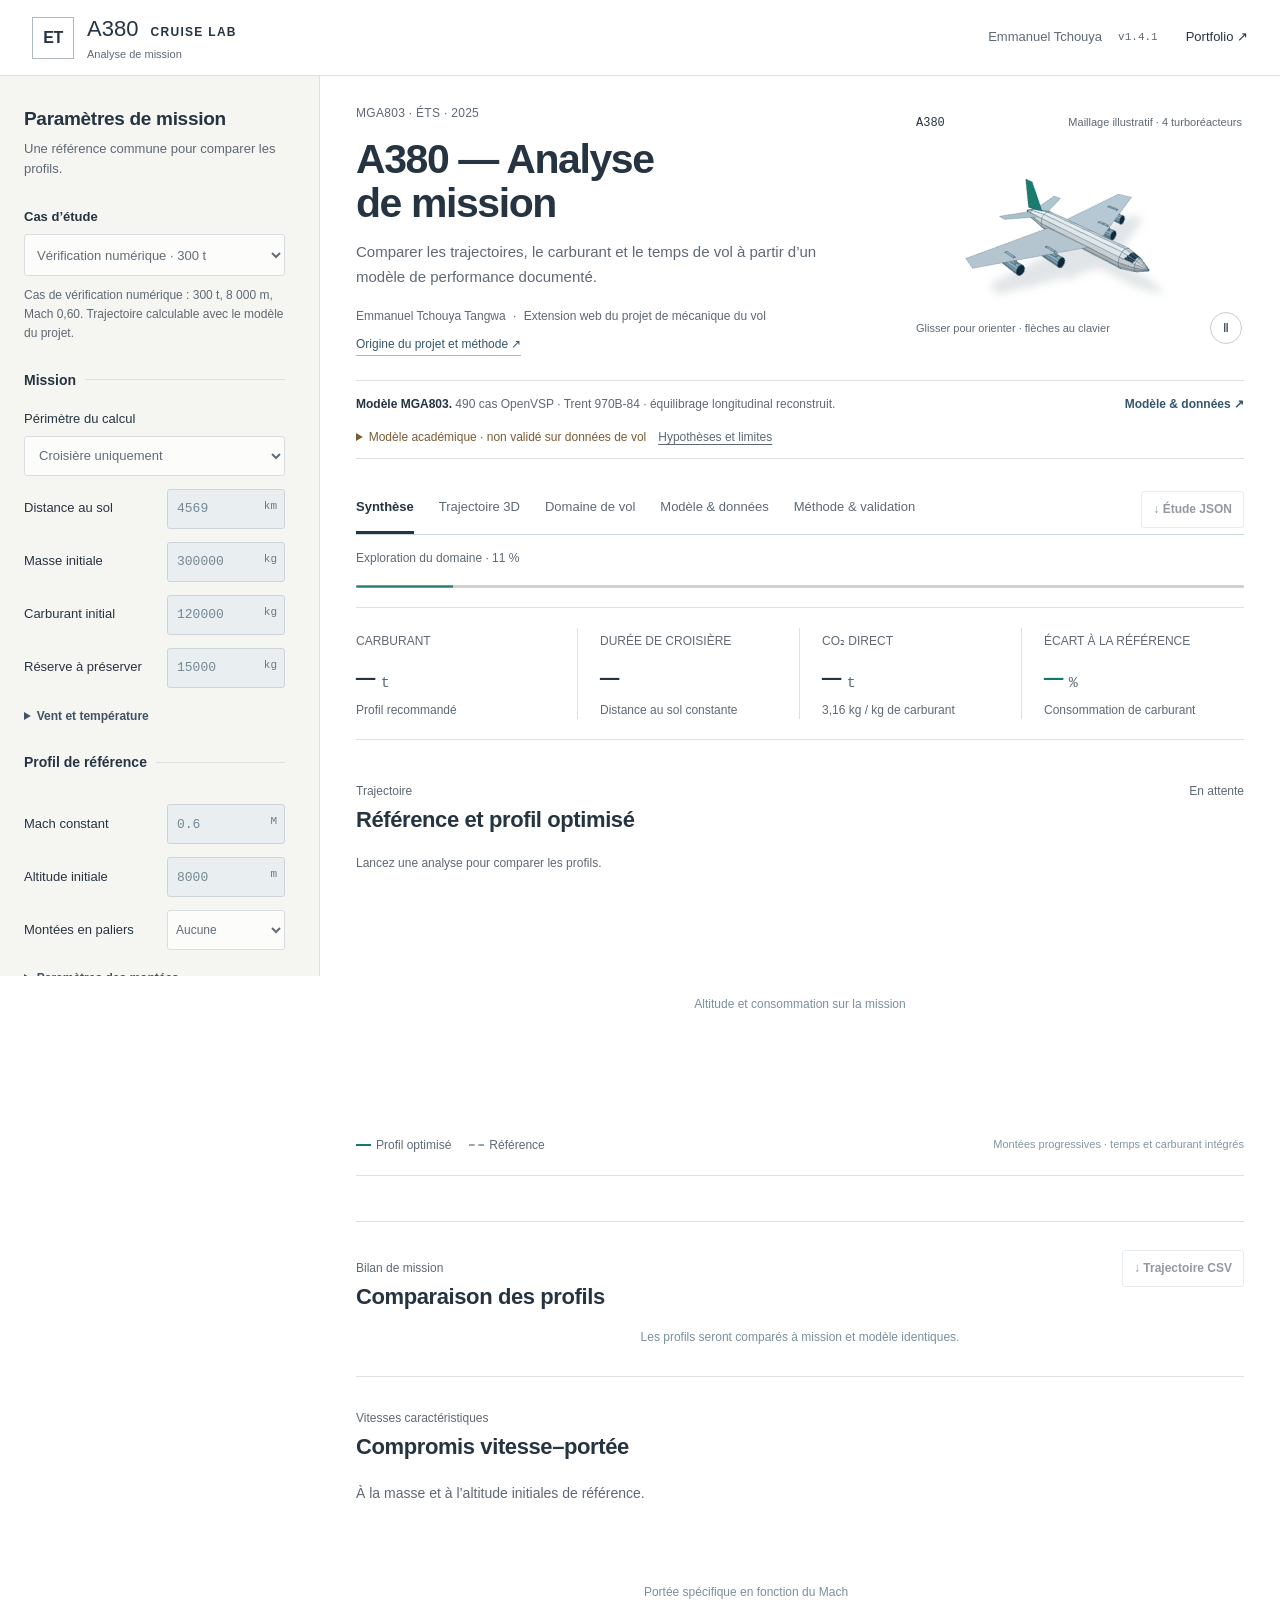
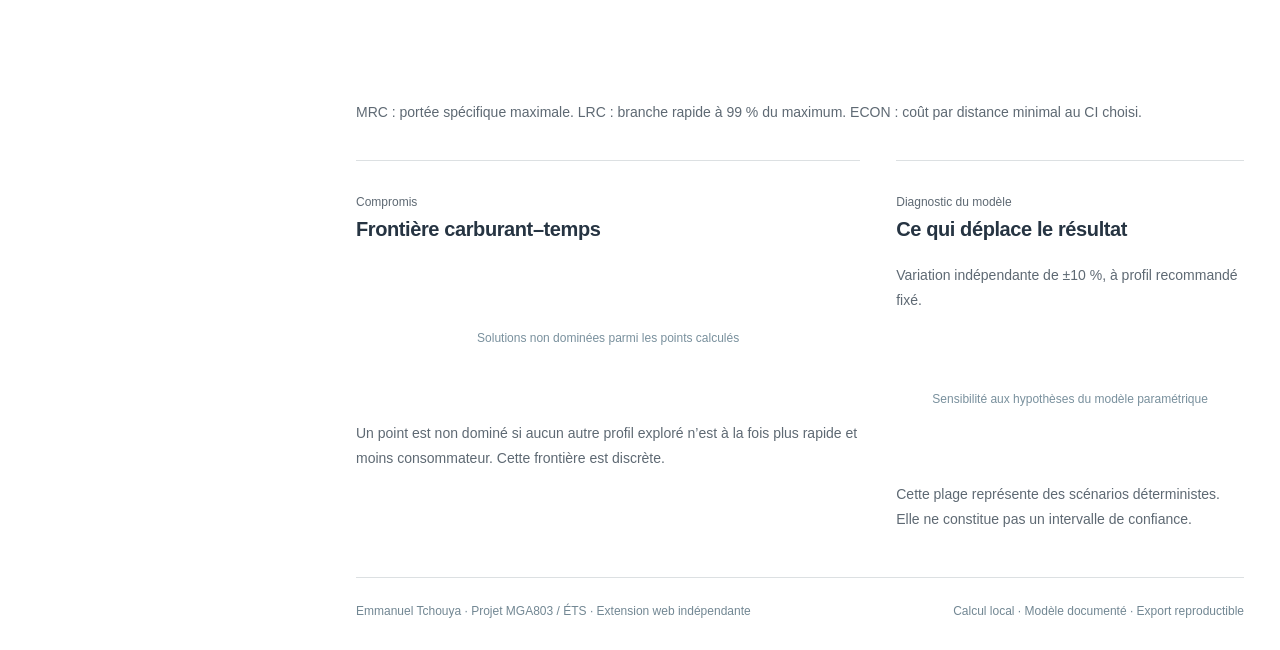
==== commit bdfcff61: "fix(a380): adapt faithful 3D framing by flight phase and integrate scale controls" ====
--- a/projets/a380-lab/index.html
+++ b/projets/a380-lab/index.html
@@ -5,16 +5,16 @@
   <meta name="description" content="Laboratoire de performance de vol de l’A380 : profils par paliers, optimisation sous contraintes, MRC, LRC, ECON et études reproductibles.">
   <meta name="theme-color" content="#12283b">
   <title>A380 — Analyse et optimisation de mission · Emmanuel Tchouya</title>
-  <link rel="stylesheet" href="style.css?v=1.4.0">
-  <link rel="stylesheet" href="finite.css?v=1.4.0">
-  <link rel="stylesheet" href="hero3d.css?v=1.4.0">
-  <link rel="stylesheet" href="workbench.css?v=1.4.0">
+  <link rel="stylesheet" href="style.css?v=1.4.1">
+  <link rel="stylesheet" href="finite.css?v=1.4.1">
+  <link rel="stylesheet" href="hero3d.css?v=1.4.1">
+  <link rel="stylesheet" href="workbench.css?v=1.4.1">
 </head>
 <body>
 <a class="skip" href="#workspace">Aller aux résultats</a>
 <header class="masthead">
   <a class="brand" href="../../"><span class="brand-mark">ET</span><span>A380 <b>CRUISE LAB</b><small>Analyse de mission</small></span></a>
-  <div class="mast-meta"><span class="project-author">Emmanuel Tchouya</span><span class="version">v1.4.0</span><a href="../../#projets">Portfolio ↗</a></div>
+  <div class="mast-meta"><span class="project-author">Emmanuel Tchouya</span><span class="version">v1.4.1</span><a href="../../#projets">Portfolio ↗</a></div>
 </header>
 <div class="app-shell">
 <aside class="configuration" aria-label="Paramètres de l’étude">
@@ -103,7 +103,7 @@
       <p class="subtle">Lecture des points calculés : position, altitude, vitesse, masse et carburant restent synchronisés. Choisissez le profil à suivre et orientez la caméra autour de l’avion.</p>
       <div class="flight-view-options">
         <label>Profil suivi <select id="flightProfile" disabled><option value="baseline">Configuré (référence)</option><option value="recommended">Optimisé (recommandé)</option></select></label>
-        <label>Caméra <select id="flightCamera"><option value="auto">Caméra automatique par phase</option><option value="orbit">Vue d’ensemble</option><option value="follow">Suivi de l’avion</option><option value="profile">Profil local fidèle</option><option value="departure">Vue décollage</option><option value="arrival">Vue atterrissage</option><option value="top">Vue de dessus</option><option value="side">Vue de profil globale</option></select></label>
+        <label>Caméra <select id="flightCamera"><option value="auto">Suivi automatique par phase</option><option value="orbit">Vue d’ensemble · mission complète</option><option value="follow">Suivi local de l’avion</option><option value="profile">Profil local fidèle</option><option value="departure">Vue décollage</option><option value="arrival">Vue atterrissage</option><option value="top">Vue de dessus</option><option value="side">Profil global · mission complète</option></select></label>
         <label class="flight-check"><input id="flightCompare" type="checkbox" checked> Superposer les deux profils</label>
         <button id="flightResetCamera" class="compact">Recentrer la caméra</button>
       </div>
@@ -114,6 +114,7 @@
         <canvas id="flightCanvas" tabindex="0" role="img" aria-label="Vue 3D interactive de l’avion et de sa trajectoire de croisière" aria-describedby="flightHelp flightLimits">La télémétrie de la trajectoire est disponible dans les valeurs sous la scène.</canvas>
         <div class="flight-scene-top"><span id="flightState" role="status">En attente de trajectoire</span><span id="flightScale">Altitude ×1 · avion agrandi</span></div>
         <div class="flight-scene-bottom"><span id="flightStage"></span><div class="flight-camera-buttons" role="group" aria-label="Commandes de caméra"><button data-flight-control="left" aria-label="Tourner la caméra à gauche">↶</button><button data-flight-control="right" aria-label="Tourner la caméra à droite">↷</button><button data-flight-control="up" aria-label="Élever la caméra">↑</button><button data-flight-control="down" aria-label="Abaisser la caméra">↓</button><button data-flight-control="in" aria-label="Zoom avant">+</button><button data-flight-control="out" aria-label="Zoom arrière">−</button></div></div>
+        <div class="flight-scale-control" role="group" aria-label="Échelle verticale de la scène"><div><label for="flightExaggeration">Exagération verticale</label><output id="flightScaleValue" for="flightExaggeration">×1</output><button type="button" id="flightAutoScale" aria-pressed="true" title="Échelle réelle et cadrage adapté à la phase ; altitude amplifiée dans les vues globales.">Auto</button></div><input id="flightExaggeration" type="range" min="1" max="400" value="1" step="1"><small id="flightFraming">Cadrage adapté à la phase</small></div>
         <div id="flightEmpty" class="flight-empty"><strong>Aucune trajectoire admissible à lire</strong><p>Le modèle doit disposer d’une mission faisable. Les points rejetés ne sont pas transformés en animation.</p><button id="flightExample" class="primary" hidden>Charger le cas de vérification 300 t</button></div>
       </div>
       <div class="flight-playback"><button id="flightPlay" class="primary" disabled aria-pressed="false">▶ Lire</button><button id="flightRestart" disabled aria-label="Revenir au début de la trajectoire">↤ Début</button><label>Vitesse de lecture <select id="flightSpeed"><option value="auto">Vitesse automatique par phase</option><option value="1">Temps réel</option><option value="5">×5</option><option value="20">×20</option><option value="60">×60</option><option value="300" selected>×300</option><option value="1200">×1 200</option><option value="3600">×3 600</option></select></label><output id="flightTime" aria-label="Temps simulé et durée totale">— / —</output></div>
@@ -124,12 +125,12 @@
         <div><span>MASSE</span><strong id="flightMass">—</strong><small>t</small></div><div><span>CARBURANT BRÛLÉ</span><strong id="flightFuel">—</strong><small>t</small></div><div><span>INCIDENCE α</span><strong id="flightAlpha">—</strong><small>°</small></div><div><span>STABILISATEUR</span><strong id="flightStab">—</strong><small>°</small></div>
         <div><span>VITESSE VERTICALE</span><strong id="flightROC">—</strong><small>m/s</small></div><div><span>PENTE DE VOL</span><strong id="flightGamma">—</strong><small>°</small></div><div><span>POUSSÉE TOTALE</span><strong id="flightThrust">—</strong><small>kN</small></div><div><span>DÉBIT TOTAL</span><strong id="flightFlow">—</strong><small>kg/s</small></div>
       </div>
-      <div class="flight-bottom-controls"><label for="flightExaggeration">Exagération verticale <output id="flightScaleValue">×1</output></label><input id="flightExaggeration" type="range" min="1" max="400" value="1" step="1"><button id="flightTrueScale" class="compact">Profil local fidèle</button><button id="flightAmplify" class="compact">Amplifier le relief</button><button id="flightImage" class="compact">↓ Capture PNG</button><button id="flightCSV" class="compact" disabled>↓ Coordonnées 3D CSV</button></div>
+      <div class="flight-bottom-controls"><button id="flightTrueScale" class="compact">Profil local fidèle</button><button id="flightAmplify" class="compact">Vue globale amplifiée</button><button id="flightImage" class="compact">↓ Capture PNG</button><button id="flightCSV" class="compact" disabled>↓ Coordonnées 3D CSV</button></div>
       <p id="flightSlopeNote" class="hint" aria-live="polite"></p>
       <div class="legend"><span class="key teal">Trajet suivi et portion parcourue</span><span class="key dashed">Autre profil</span><span class="key flight-step">Transition de montée calculée</span></div>
       <details class="flight-notes"><summary>Commandes et limites de représentation</summary>
       <p id="flightHelp" class="hint">En suivi, l’avion reste centré et les repères kilométriques au sol défilent selon la distance parcourue. Glisser pour tourner, molette ou pincement pour zoomer, Maj + glisser pour déplacer. Au clavier sur la scène : flèches pour orienter, + / − pour zoomer, R pour recentrer, espace pour lire ou mettre en pause. La lecture se met en pause lorsqu’on quitte la vue.</p>
-      <p id="flightLimits" class="scope">Trajectoire longitudinale : l’écart latéral reste nul. Le mode vol complet ajoute les phases au sol, la montée initiale, la descente, l’approche et l’arrondi, avec des hypothèses basse vitesse paramétriques. Les montées suivent une trajectoire progressive à pente et courbure continues. Leur durée, leur carburant et la poussée requise sont intégrés avec l’équilibre des forces. Le taux configuré est une limite maximale, pas une performance garantie de l’avion. Les axes utilisent la même échelle par défaut ; l’amplification du relief est optionnelle et signalée. Le profil local fidèle conserve les angles au sol, sans perspective. L’avion est agrandi pour la lecture et le sol est schématique. Cette vue n’ajoute pas de dynamique de virage ou de pilotage à six degrés de liberté.</p>
+      <p id="flightLimits" class="scope">Trajectoire longitudinale : l’écart latéral reste nul. Le mode vol complet ajoute les phases au sol, la montée initiale, la descente, l’approche et l’arrondi, avec des hypothèses basse vitesse paramétriques. Les montées suivent une trajectoire progressive à pente et courbure continues. Leur durée, leur carburant et la poussée requise sont intégrés avec l’équilibre des forces. Le taux configuré est une limite maximale, pas une performance garantie de l’avion. Le suivi automatique utilise une vue locale à échelle réelle. Les vues globales amplifient automatiquement l’altitude pour lire la mission ; cette déformation est signalée et le curseur intégré à la scène permet de la régler. Le profil local fidèle conserve les angles au sol, sans perspective. L’avion est agrandi pour la lecture et le sol est schématique. Cette vue n’ajoute pas de dynamique de virage ou de pilotage à six degrés de liberté.</p>
       <p id="flightAttitudeNote" class="hint"></p>
       <p class="hint">Éclairage fixe illustratif : ombre de la silhouette projetée sur le sol local. L’avion est agrandi pour rester lisible ; l’ombre ne représente pas une empreinte à l’échelle.</p>
       </details>
@@ -169,7 +170,7 @@
 </main>
 </div>
 <dialog id="errorDialog"><h2>Vérifier les paramètres</h2><p id="errorMessage"></p><form method="dialog"><button class="primary">Compris</button></form></dialog>
-<script type="module" src="app.js?v=1.4.0"></script>
-<script type="module" src="hero3d.js?v=1.4.0"></script>
+<script type="module" src="app.js?v=1.4.1"></script>
+<script type="module" src="hero3d.js?v=1.4.1"></script>
 </body>
 </html>
--- a/projets/a380-lab/workbench.css
+++ b/projets/a380-lab/workbench.css
@@ -141,6 +141,17 @@
 .flight-view-options label,.flight-playback label,.flight-bottom-controls label{font-size:12px}
 .flight-playback button,.flight-playback select{font-size:13px}
 .flight-viewport{border-radius:2px}
+.flight-scale-control{position:absolute;bottom:14px;left:14px;width:320px;max-width:calc(100% - 110px);padding:9px 12px 4px;color:#d4e3e8;background:#112b3aee;border:1px solid #45616e;border-radius:3px}
+.flight-scale-control>div{display:flex;align-items:center;gap:12px}
+.flight-scale-control label{font-size:12px;line-height:1.4}
+.flight-scale-control output{font:13px var(--mono);color:#6ae0bf;white-space:nowrap}
+.flight-scale-control button{margin-left:auto;font-size:11px;font-weight:500;padding:4px 8px;background:transparent;color:#d4e3e8;border-color:#57737e;min-height:30px}
+.flight-scale-control button[aria-pressed=true]{background:#214e56;color:#9bf3d8;border-color:#5aa38f}
+.flight-scale-control input{display:block;width:100%;padding:0;margin:1px 0 0;height:28px;accent-color:#6ae0bf;background:transparent;cursor:pointer}
+.flight-scale-control input:disabled{opacity:.6;cursor:default}
+.flight-scale-control small{display:block;color:#9fbac8;font-size:10px;padding-bottom:3px}
+.flight-scene-bottom{bottom:125px;left:14px;right:14px}
+.flight-camera-buttons{bottom:0}
 .flight-telemetry{border-radius:0}
 .flight-telemetry>div{background:#f6f7f7}
 .flight-telemetry span{font:11px var(--sans);white-space:normal}
@@ -221,6 +232,13 @@
   .kpis article>span,.kpis p{font-size:12px}
 }
 @media(max-width:650px){
+  .flight-viewport{height:410px}
+  .flight-scale-control{left:10px;bottom:10px;padding:8px 9px 3px}
+  .flight-scale-control>div{gap:7px}
+  .flight-scale-control label{font-size:11px;max-width:115px}
+  .flight-scale-control output{font-size:12px}
+  .flight-scale-control button{padding:3px 6px}
+  .flight-scene-bottom{bottom:124px;left:10px;right:10px;font-size:10px}
   .intro{flex-direction:column;align-items:stretch;gap:5px;margin-bottom:20px}
   .intro h1{font-size:38px;line-height:1.1;margin:10px 0 13px}
   .intro h1 br{display:none}
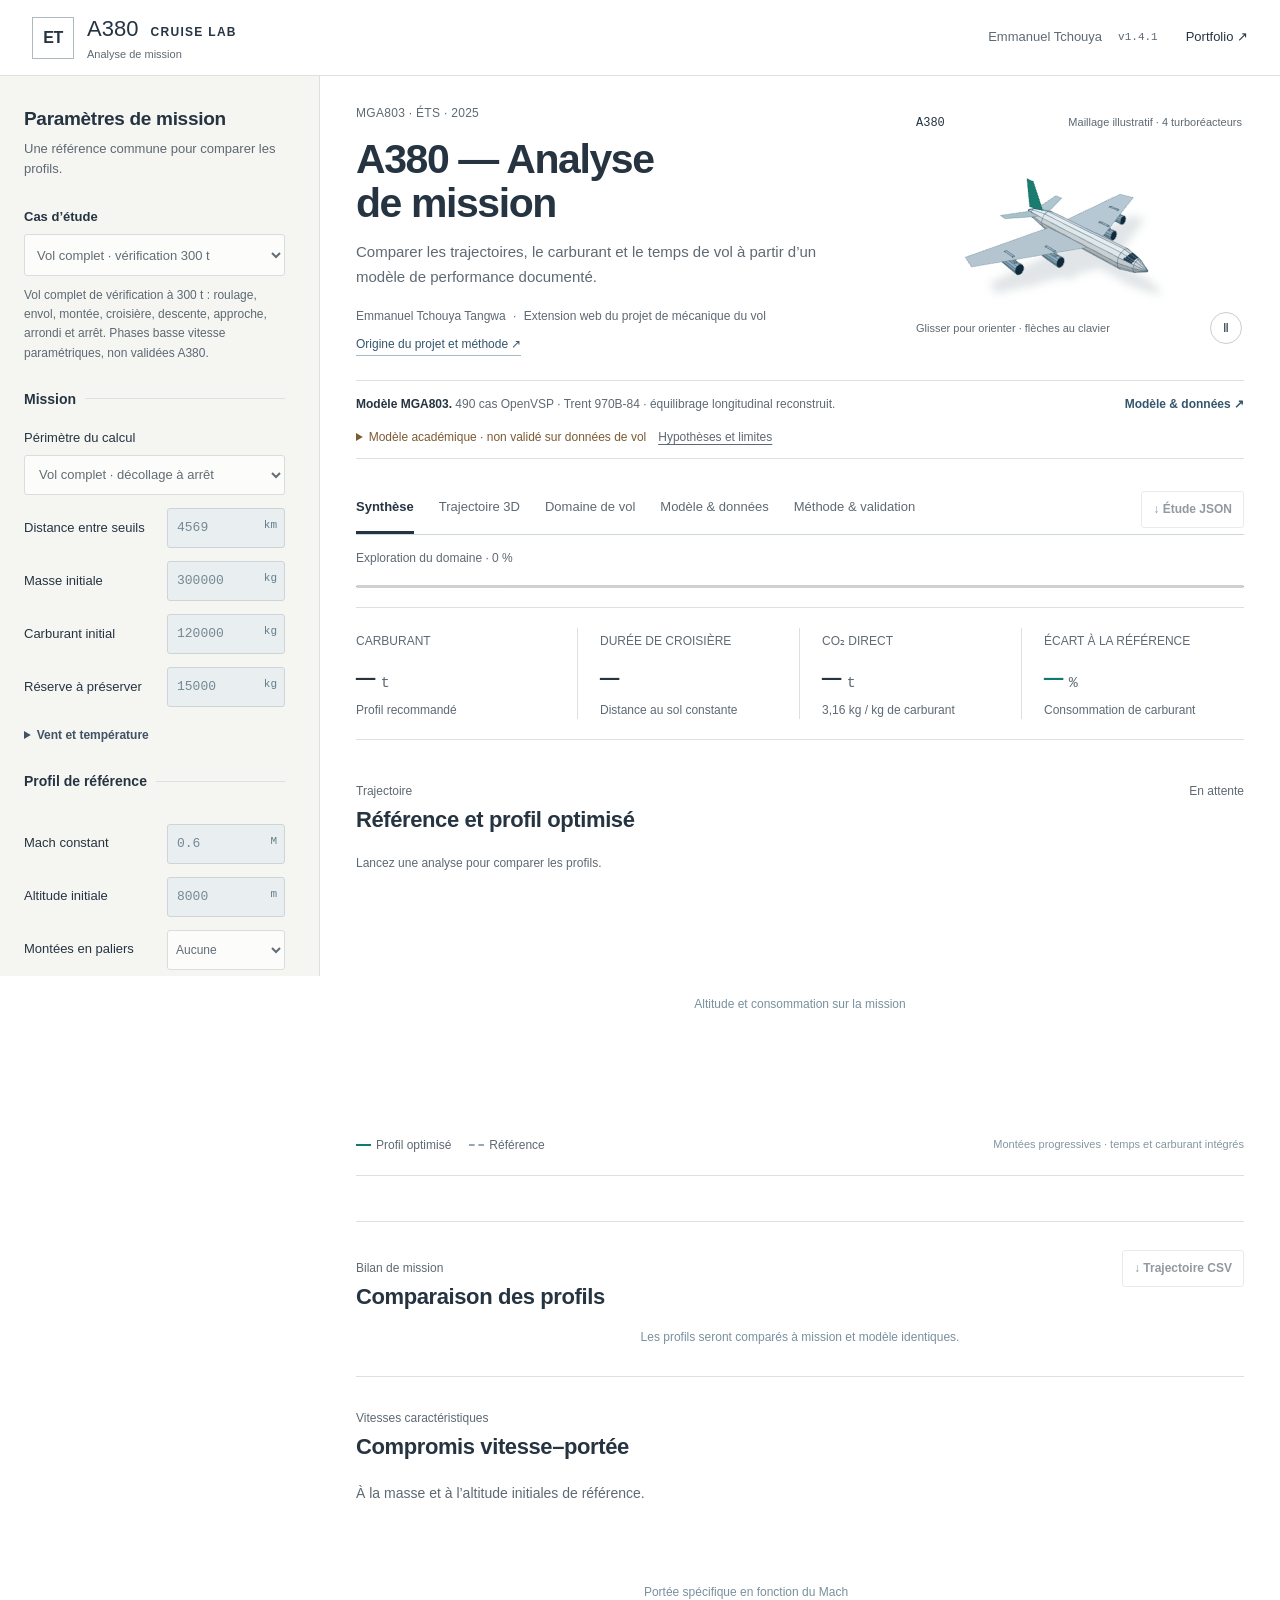
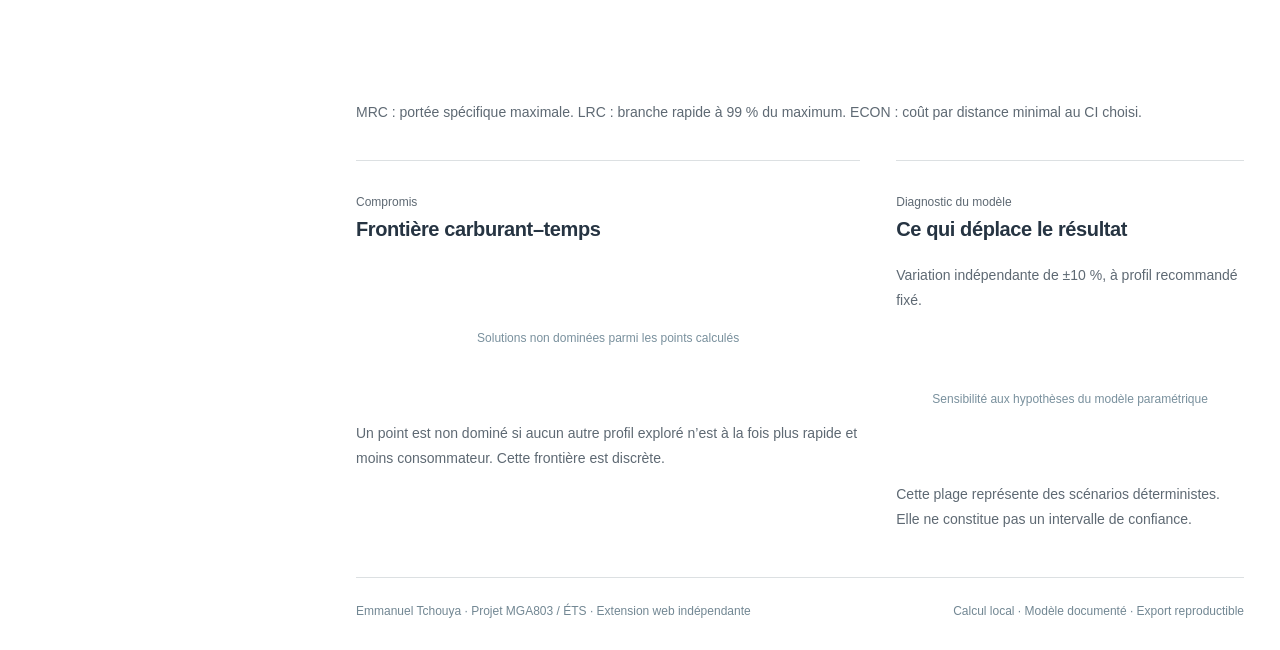
==== commit 5ec61f98: "fix(a380): calculate the full flight by default on startup and reset" ====
--- a/projets/a380-lab/index.html
+++ b/projets/a380-lab/index.html
@@ -22,10 +22,10 @@
   <summary class="config-toggle"><strong>Paramètres de mission</strong><span>Configurer l’étude</span></summary>
   <div class="config-heading"><h2>Paramètres de mission</h2><p>Une référence commune pour comparer les profils.</p></div>
   <form id="studyForm">
-    <div class="scenario-picker"><label for="studyScenario">Cas d’étude</label><select id="studyScenario" aria-describedby="scenarioHint"><option value="verification">Vérification numérique · 300 t</option><option value="climbs">Deux montées physiques · 300 t</option><option value="full">Vol complet · vérification 300 t</option><option value="report">Rapport MGA803 · 500 t</option><option value="custom" disabled>Paramètres personnalisés</option></select><p id="scenarioHint" class="hint">Le cas de vérification est chargé au démarrage pour lancer une simulation calculable.</p></div>
+    <div class="scenario-picker"><label for="studyScenario">Cas d’étude</label><select id="studyScenario" aria-describedby="scenarioHint"><option value="verification">Vérification numérique · 300 t</option><option value="climbs">Deux montées physiques · 300 t</option><option value="full" selected>Vol complet · vérification 300 t</option><option value="report">Rapport MGA803 · 500 t</option><option value="custom" disabled>Paramètres personnalisés</option></select><p id="scenarioHint" class="hint">Le vol complet de vérification à 300 t est chargé au démarrage.</p></div>
     <fieldset><legend>Mission</legend>
-      <label class="stack">Périmètre du calcul <select name="missionMode"><option value="0">Croisière uniquement</option><option value="1">Vol complet · décollage à arrêt</option></select></label>
-      <label class="field">Distance au sol <span><input name="distance" type="number" value="4569" min="100" max="15000" step="1" required><i>km</i></span></label>
+      <label class="stack">Périmètre du calcul <select name="missionMode"><option value="0">Croisière uniquement</option><option value="1" selected>Vol complet · décollage à arrêt</option></select></label>
+      <label class="field">Distance entre seuils <span><input name="distance" type="number" value="4569" min="100" max="15000" step="1" required><i>km</i></span></label>
       <label class="field">Masse initiale <span><input name="mass" type="number" value="300000" min="300000" max="575000" step="100" required><i>kg</i></span></label>
       <label class="field">Carburant initial <span><input name="fuel" type="number" value="120000" min="1000" max="250000" step="100" required><i>kg</i></span></label>
       <label class="field">Réserve à préserver <span><input name="reserve" type="number" value="15000" min="0" max="100000" step="100" required><i>kg</i></span></label>
@@ -67,7 +67,7 @@
       </details>
     </fieldset>
     <fieldset id="airportQuick" hidden><legend>Aéroports & procédures</legend><p class="hint">Pistes horizontales et vent uniforme. Hypothèses basse vitesse éditables ; aucune distance réglementaire certifiée.</p><div id="airportQuickFields"></div><button type="button" data-go="model" class="compact">Modifier volets, freinage et moteur ↗</button></fieldset>
-    <div class="run-actions"><button class="primary" type="submit" id="run">Calculer et comparer</button><button type="button" id="cancel" hidden>Annuler le calcul</button><button class="text-button" type="button" id="reset">Rétablir le scénario de démarrage</button><p class="hint" id="dirty">Cas de vérification numérique prêt à être calculé.</p></div>
+    <div class="run-actions"><button class="primary" type="submit" id="run">Calculer et comparer</button><button type="button" id="cancel" hidden>Annuler le calcul</button><button class="text-button" type="button" id="reset">Rétablir le scénario de démarrage</button><p class="hint" id="dirty">Vol complet de vérification prêt à être calculé.</p></div>
   </form>
   </details>
 </aside>
@@ -170,7 +170,7 @@
 </main>
 </div>
 <dialog id="errorDialog"><h2>Vérifier les paramètres</h2><p id="errorMessage"></p><form method="dialog"><button class="primary">Compris</button></form></dialog>
-<script type="module" src="app.js?v=1.4.1"></script>
+<script type="module" src="app.js?v=1.4.1-full-default"></script>
 <script type="module" src="hero3d.js?v=1.4.1"></script>
 </body>
 </html>
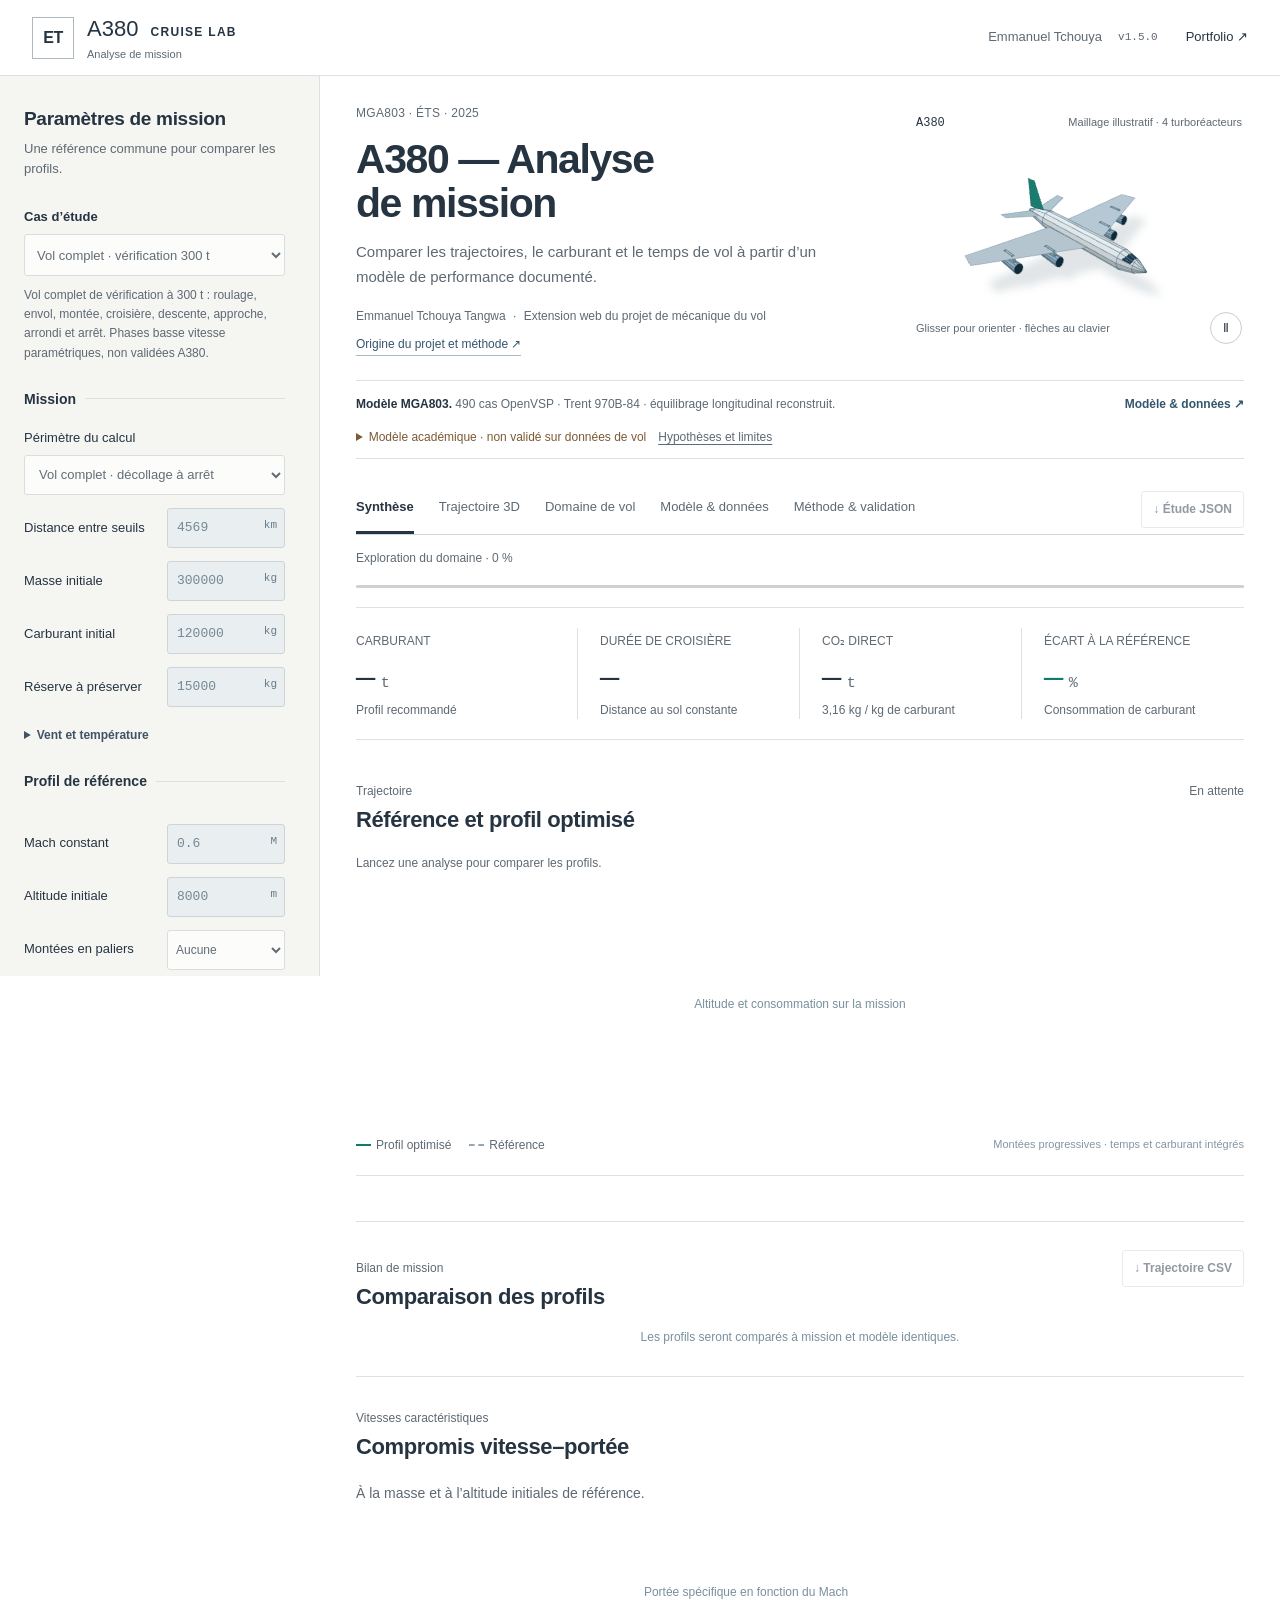
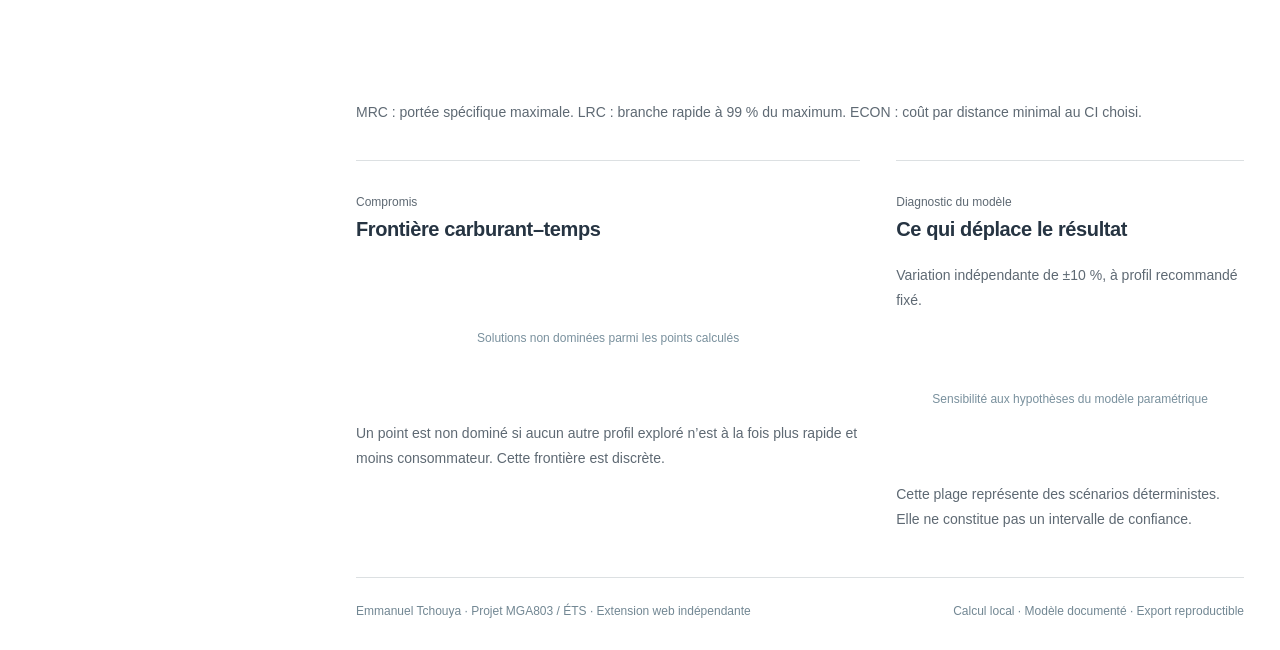
==== commit 7e2ff103: "fix(a380): preserve profile angles and fit the entire mission from automatic tracking" ====
--- a/projets/a380-lab/index.html
+++ b/projets/a380-lab/index.html
@@ -5,16 +5,16 @@
   <meta name="description" content="Laboratoire de performance de vol de l’A380 : profils par paliers, optimisation sous contraintes, MRC, LRC, ECON et études reproductibles.">
   <meta name="theme-color" content="#12283b">
   <title>A380 — Analyse et optimisation de mission · Emmanuel Tchouya</title>
-  <link rel="stylesheet" href="style.css?v=1.4.1">
-  <link rel="stylesheet" href="finite.css?v=1.4.1">
-  <link rel="stylesheet" href="hero3d.css?v=1.4.1">
-  <link rel="stylesheet" href="workbench.css?v=1.4.1">
+  <link rel="stylesheet" href="style.css?v=1.5.0">
+  <link rel="stylesheet" href="finite.css?v=1.5.0">
+  <link rel="stylesheet" href="hero3d.css?v=1.5.0">
+  <link rel="stylesheet" href="workbench.css?v=1.5.0">
 </head>
 <body>
 <a class="skip" href="#workspace">Aller aux résultats</a>
 <header class="masthead">
   <a class="brand" href="../../"><span class="brand-mark">ET</span><span>A380 <b>CRUISE LAB</b><small>Analyse de mission</small></span></a>
-  <div class="mast-meta"><span class="project-author">Emmanuel Tchouya</span><span class="version">v1.4.1</span><a href="../../#projets">Portfolio ↗</a></div>
+  <div class="mast-meta"><span class="project-author">Emmanuel Tchouya</span><span class="version">v1.5.0</span><a href="../../#projets">Portfolio ↗</a></div>
 </header>
 <div class="app-shell">
 <aside class="configuration" aria-label="Paramètres de l’étude">
@@ -103,7 +103,7 @@
       <p class="subtle">Lecture des points calculés : position, altitude, vitesse, masse et carburant restent synchronisés. Choisissez le profil à suivre et orientez la caméra autour de l’avion.</p>
       <div class="flight-view-options">
         <label>Profil suivi <select id="flightProfile" disabled><option value="baseline">Configuré (référence)</option><option value="recommended">Optimisé (recommandé)</option></select></label>
-        <label>Caméra <select id="flightCamera"><option value="auto">Suivi automatique par phase</option><option value="orbit">Vue d’ensemble · mission complète</option><option value="follow">Suivi local de l’avion</option><option value="profile">Profil local fidèle</option><option value="departure">Vue décollage</option><option value="arrival">Vue atterrissage</option><option value="top">Vue de dessus</option><option value="side">Profil global · mission complète</option></select></label>
+        <label>Caméra <select id="flightCamera"><option value="auto">Suivi automatique par phase</option><option value="orbit">Vue d’ensemble · échelle réelle</option><option value="follow">Suivi local de l’avion</option><option value="profile">Profil local fidèle</option><option value="departure">Vue décollage</option><option value="arrival">Vue atterrissage</option><option value="top">Vue de dessus</option><option value="side">Profil global fidèle</option></select></label>
         <label class="flight-check"><input id="flightCompare" type="checkbox" checked> Superposer les deux profils</label>
         <button id="flightResetCamera" class="compact">Recentrer la caméra</button>
       </div>
@@ -113,8 +113,9 @@
       <div class="flight-viewport">
         <canvas id="flightCanvas" tabindex="0" role="img" aria-label="Vue 3D interactive de l’avion et de sa trajectoire de croisière" aria-describedby="flightHelp flightLimits">La télémétrie de la trajectoire est disponible dans les valeurs sous la scène.</canvas>
         <div class="flight-scene-top"><span id="flightState" role="status">En attente de trajectoire</span><span id="flightScale">Altitude ×1 · avion agrandi</span></div>
+        <button id="flightFitMission" class="flight-fit-mission" type="button">Mission entière</button>
         <div class="flight-scene-bottom"><span id="flightStage"></span><div class="flight-camera-buttons" role="group" aria-label="Commandes de caméra"><button data-flight-control="left" aria-label="Tourner la caméra à gauche">↶</button><button data-flight-control="right" aria-label="Tourner la caméra à droite">↷</button><button data-flight-control="up" aria-label="Élever la caméra">↑</button><button data-flight-control="down" aria-label="Abaisser la caméra">↓</button><button data-flight-control="in" aria-label="Zoom avant">+</button><button data-flight-control="out" aria-label="Zoom arrière">−</button></div></div>
-        <div class="flight-scale-control" role="group" aria-label="Échelle verticale de la scène"><div><label for="flightExaggeration">Exagération verticale</label><output id="flightScaleValue" for="flightExaggeration">×1</output><button type="button" id="flightAutoScale" aria-pressed="true" title="Échelle réelle et cadrage adapté à la phase ; altitude amplifiée dans les vues globales.">Auto</button></div><input id="flightExaggeration" type="range" min="1" max="400" value="1" step="1"><small id="flightFraming">Cadrage adapté à la phase</small></div>
+        <div class="flight-scale-control" role="group" aria-label="Échelle verticale de la scène"><div><label for="flightExaggeration">Exagération verticale</label><output id="flightScaleValue" for="flightExaggeration">×1</output><button type="button" id="flightAutoScale" aria-pressed="true" title="Échelle réelle sur tous les axes et cadrage adapté à la phase.">Auto</button></div><input id="flightExaggeration" type="range" min="1" max="400" value="1" step="1"><small id="flightFraming">Cadrage adapté à la phase</small></div>
         <div id="flightEmpty" class="flight-empty"><strong>Aucune trajectoire admissible à lire</strong><p>Le modèle doit disposer d’une mission faisable. Les points rejetés ne sont pas transformés en animation.</p><button id="flightExample" class="primary" hidden>Charger le cas de vérification 300 t</button></div>
       </div>
       <div class="flight-playback"><button id="flightPlay" class="primary" disabled aria-pressed="false">▶ Lire</button><button id="flightRestart" disabled aria-label="Revenir au début de la trajectoire">↤ Début</button><label>Vitesse de lecture <select id="flightSpeed"><option value="auto">Vitesse automatique par phase</option><option value="1">Temps réel</option><option value="5">×5</option><option value="20">×20</option><option value="60">×60</option><option value="300" selected>×300</option><option value="1200">×1 200</option><option value="3600">×3 600</option></select></label><output id="flightTime" aria-label="Temps simulé et durée totale">— / —</output></div>
@@ -125,12 +126,13 @@
         <div><span>MASSE</span><strong id="flightMass">—</strong><small>t</small></div><div><span>CARBURANT BRÛLÉ</span><strong id="flightFuel">—</strong><small>t</small></div><div><span>INCIDENCE α</span><strong id="flightAlpha">—</strong><small>°</small></div><div><span>STABILISATEUR</span><strong id="flightStab">—</strong><small>°</small></div>
         <div><span>VITESSE VERTICALE</span><strong id="flightROC">—</strong><small>m/s</small></div><div><span>PENTE DE VOL</span><strong id="flightGamma">—</strong><small>°</small></div><div><span>POUSSÉE TOTALE</span><strong id="flightThrust">—</strong><small>kN</small></div><div><span>DÉBIT TOTAL</span><strong id="flightFlow">—</strong><small>kg/s</small></div>
       </div>
-      <div class="flight-bottom-controls"><button id="flightTrueScale" class="compact">Profil local fidèle</button><button id="flightAmplify" class="compact">Vue globale amplifiée</button><button id="flightImage" class="compact">↓ Capture PNG</button><button id="flightCSV" class="compact" disabled>↓ Coordonnées 3D CSV</button></div>
+      <div class="flight-bottom-controls"><button id="flightTrueScale" class="compact">Profil local fidèle</button><button id="flightAmplify" class="compact">Mission entière · échelle réelle</button><button id="flightImage" class="compact">↓ Capture PNG</button><button id="flightCSV" class="compact" disabled>↓ Coordonnées 3D CSV</button></div>
       <p id="flightSlopeNote" class="hint" aria-live="polite"></p>
+      <div id="flightSlopeProfiles"></div>
       <div class="legend"><span class="key teal">Trajet suivi et portion parcourue</span><span class="key dashed">Autre profil</span><span class="key flight-step">Transition de montée calculée</span></div>
       <details class="flight-notes"><summary>Commandes et limites de représentation</summary>
-      <p id="flightHelp" class="hint">En suivi, l’avion reste centré et les repères kilométriques au sol défilent selon la distance parcourue. Glisser pour tourner, molette ou pincement pour zoomer, Maj + glisser pour déplacer. Au clavier sur la scène : flèches pour orienter, + / − pour zoomer, R pour recentrer, espace pour lire ou mettre en pause. La lecture se met en pause lorsqu’on quitte la vue.</p>
-      <p id="flightLimits" class="scope">Trajectoire longitudinale : l’écart latéral reste nul. Le mode vol complet ajoute les phases au sol, la montée initiale, la descente, l’approche et l’arrondi, avec des hypothèses basse vitesse paramétriques. Les montées suivent une trajectoire progressive à pente et courbure continues. Leur durée, leur carburant et la poussée requise sont intégrés avec l’équilibre des forces. Le taux configuré est une limite maximale, pas une performance garantie de l’avion. Le suivi automatique utilise une vue locale à échelle réelle. Les vues globales amplifient automatiquement l’altitude pour lire la mission ; cette déformation est signalée et le curseur intégré à la scène permet de la régler. Le profil local fidèle conserve les angles au sol, sans perspective. L’avion est agrandi pour la lecture et le sol est schématique. Cette vue n’ajoute pas de dynamique de virage ou de pilotage à six degrés de liberté.</p>
+      <p id="flightHelp" class="hint">En suivi, l’avion reste centré et les repères kilométriques au sol défilent selon la distance parcourue. Glisser pour tourner, molette ou pincement pour zoomer, Maj + glisser pour déplacer. Au clavier sur la scène : flèches pour orienter, + / − pour zoomer, R pour recentrer, espace pour lire ou mettre en pause. Le dézoom peut atteindre la mission entière ; le bouton Mission entière la cadre directement sans quitter le suivi. La lecture se met en pause lorsqu’on quitte la vue.</p>
+      <p id="flightLimits" class="scope">Trajectoire longitudinale : l’écart latéral reste nul. Le mode vol complet ajoute les phases au sol, la montée initiale, la descente, l’approche et l’arrondi, avec des hypothèses basse vitesse paramétriques. Les montées suivent une trajectoire progressive à pente et courbure continues. Leur durée, leur carburant et la poussée requise sont intégrés avec l’équilibre des forces. Le taux configuré est une limite maximale, pas une performance garantie de l’avion. Le suivi automatique utilise une vue locale à échelle réelle. Les vues globales restent également à échelle réelle. Le bouton Mission entière et le dézoom du suivi cadrent tout le trajet. Une amplification manuelle éventuelle est signalée comme schématique ; les profils orthographiques restent à ×1. Le profil local fidèle conserve les angles au sol, sans perspective. L’avion est agrandi pour la lecture et le sol est schématique. Cette vue n’ajoute pas de dynamique de virage ou de pilotage à six degrés de liberté.</p>
       <p id="flightAttitudeNote" class="hint"></p>
       <p class="hint">Éclairage fixe illustratif : ombre de la silhouette projetée sur le sol local. L’avion est agrandi pour rester lisible ; l’ombre ne représente pas une empreinte à l’échelle.</p>
       </details>
@@ -170,7 +172,7 @@
 </main>
 </div>
 <dialog id="errorDialog"><h2>Vérifier les paramètres</h2><p id="errorMessage"></p><form method="dialog"><button class="primary">Compris</button></form></dialog>
-<script type="module" src="app.js?v=1.4.1-full-default"></script>
-<script type="module" src="hero3d.js?v=1.4.1"></script>
+<script type="module" src="app.js?v=1.5.0"></script>
+<script type="module" src="hero3d.js?v=1.5.0"></script>
 </body>
 </html>
--- a/projets/a380-lab/workbench.css
+++ b/projets/a380-lab/workbench.css
@@ -152,6 +152,18 @@
 .flight-scale-control small{display:block;color:#9fbac8;font-size:10px;padding-bottom:3px}
 .flight-scene-bottom{bottom:125px;left:14px;right:14px}
 .flight-camera-buttons{bottom:0}
+.flight-fit-mission{position:absolute;top:62px;left:15px;background:#112b3aee;color:#d4e3e8;border-color:#45616e;font-size:12px;padding:7px 10px}
+.flight-fit-mission:hover{background:#214e56}
+.phase-profile-details{margin:18px 0}
+.phase-profile-details>summary{font-size:14px;color:var(--ink)}
+.phase-profile-grid{display:grid;grid-template-columns:repeat(2,minmax(0,1fr));gap:22px;margin-top:18px}
+.phase-profile{min-width:0;border-top:1px solid var(--line);padding-top:12px;break-inside:avoid}
+.phase-profile h4{font-size:14px;font-weight:600;margin:0 0 7px}
+.phase-profile p{font-size:12px;color:var(--muted);margin:4px 0 10px}
+.geometric-profile{display:block;width:100%;height:auto;overflow:visible}
+.geometric-profile text{font:11px var(--sans);fill:var(--muted)}
+.phase-profile .geometric-profile text{font-size:20px}
+@media(max-width:650px){.phase-profile-grid{grid-template-columns:1fr}.flight-fit-mission{top:72px;left:10px;font-size:11px}}
 .flight-telemetry{border-radius:0}
 .flight-telemetry>div{background:#f6f7f7}
 .flight-telemetry span{font:11px var(--sans);white-space:normal}
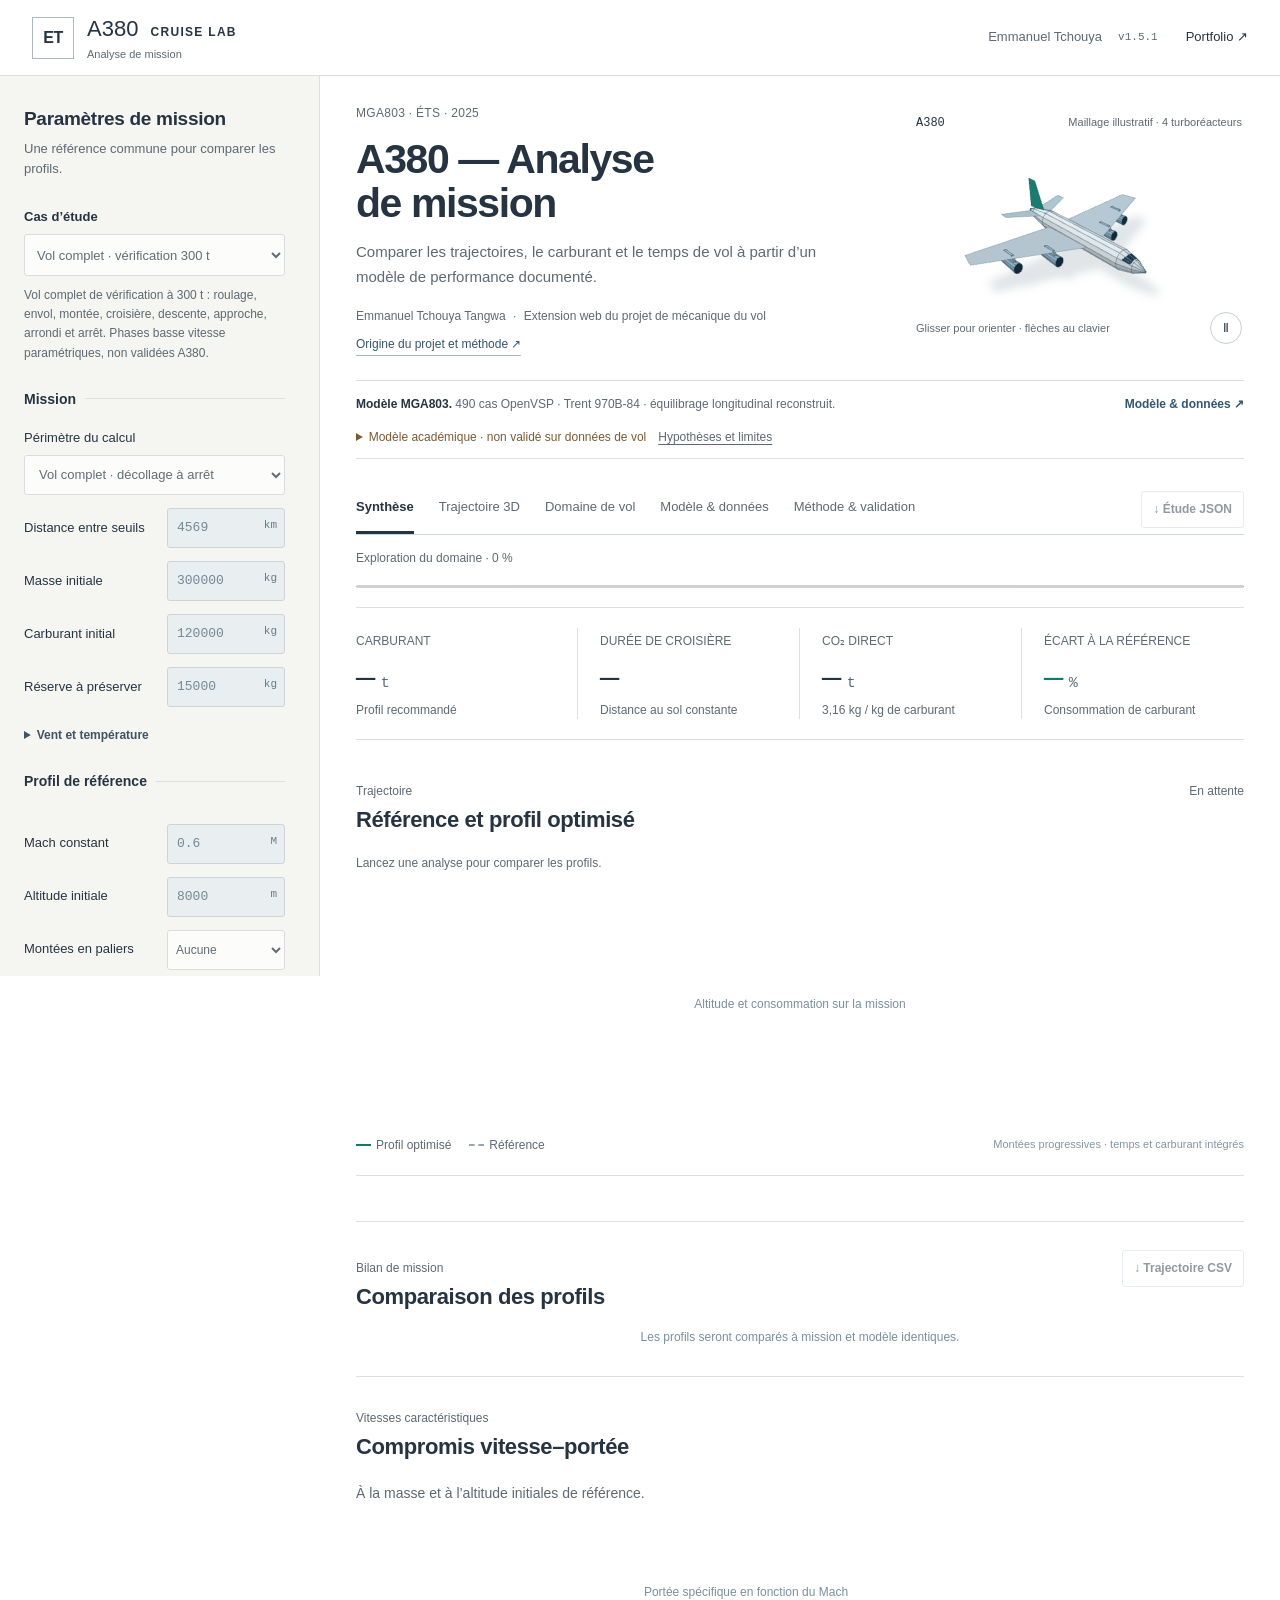
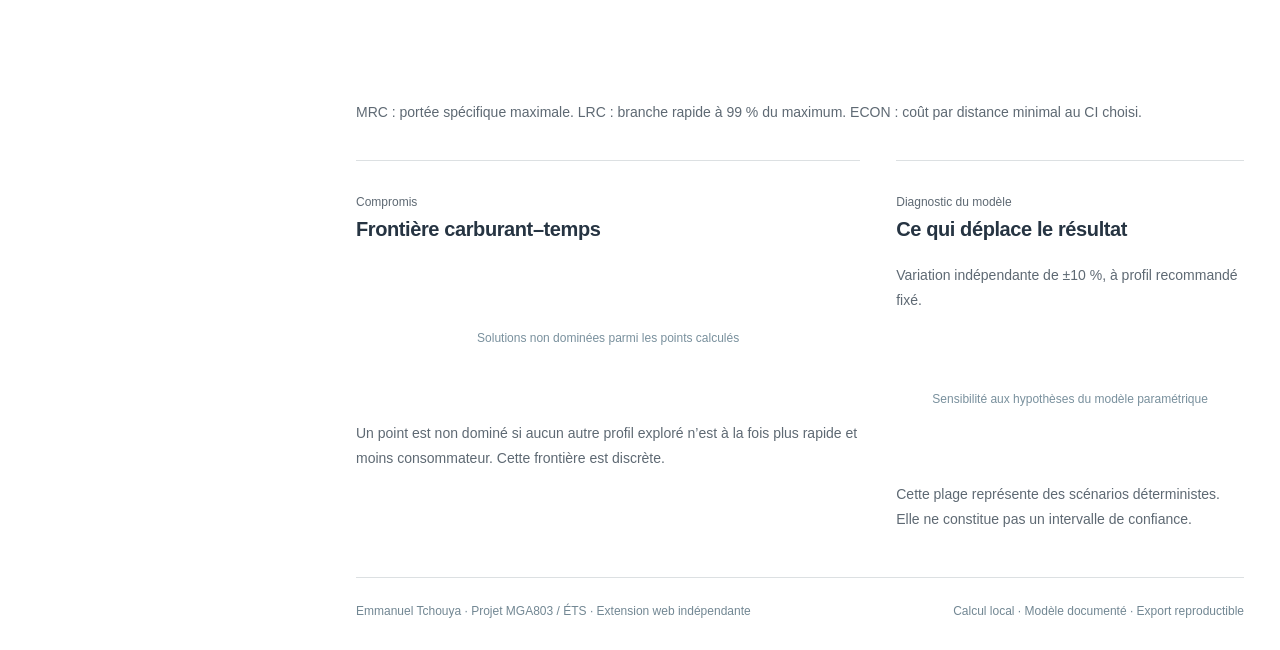
==== commit ba722bbd: "Clarify A380 trajectory views with faithful profile guides and readable cameras" ====
--- a/projets/a380-lab/index.html
+++ b/projets/a380-lab/index.html
@@ -5,16 +5,16 @@
   <meta name="description" content="Laboratoire de performance de vol de l’A380 : profils par paliers, optimisation sous contraintes, MRC, LRC, ECON et études reproductibles.">
   <meta name="theme-color" content="#12283b">
   <title>A380 — Analyse et optimisation de mission · Emmanuel Tchouya</title>
-  <link rel="stylesheet" href="style.css?v=1.5.0">
-  <link rel="stylesheet" href="finite.css?v=1.5.0">
-  <link rel="stylesheet" href="hero3d.css?v=1.5.0">
-  <link rel="stylesheet" href="workbench.css?v=1.5.0">
+  <link rel="stylesheet" href="style.css?v=1.5.1">
+  <link rel="stylesheet" href="finite.css?v=1.5.1">
+  <link rel="stylesheet" href="hero3d.css?v=1.5.1">
+  <link rel="stylesheet" href="workbench.css?v=1.5.1">
 </head>
 <body>
 <a class="skip" href="#workspace">Aller aux résultats</a>
 <header class="masthead">
   <a class="brand" href="../../"><span class="brand-mark">ET</span><span>A380 <b>CRUISE LAB</b><small>Analyse de mission</small></span></a>
-  <div class="mast-meta"><span class="project-author">Emmanuel Tchouya</span><span class="version">v1.5.0</span><a href="../../#projets">Portfolio ↗</a></div>
+  <div class="mast-meta"><span class="project-author">Emmanuel Tchouya</span><span class="version">v1.5.1</span><a href="../../#projets">Portfolio ↗</a></div>
 </header>
 <div class="app-shell">
 <aside class="configuration" aria-label="Paramètres de l’étude">
@@ -111,15 +111,17 @@
       <div id="flightPending" class="flight-pending" hidden><p>Paramètres modifiés : la vue affiche encore la dernière étude calculée.</p><button id="flightRecalculate" class="primary">Appliquer et recalculer la trajectoire</button></div>
       <p id="flightScaleWarning" class="scope" role="status" hidden></p>
       <div class="flight-viewport">
-        <canvas id="flightCanvas" tabindex="0" role="img" aria-label="Vue 3D interactive de l’avion et de sa trajectoire de croisière" aria-describedby="flightHelp flightLimits">La télémétrie de la trajectoire est disponible dans les valeurs sous la scène.</canvas>
+        <canvas id="flightCanvas" tabindex="0" role="img" aria-label="Vue interactive 3D et profils à échelle réelle de la mission de l’avion" aria-describedby="flightHelp flightLimits">La télémétrie de la trajectoire est disponible dans les valeurs sous la scène.</canvas>
         <div class="flight-scene-top"><span id="flightState" role="status">En attente de trajectoire</span><span id="flightScale">Altitude ×1 · avion agrandi</span></div>
-        <button id="flightFitMission" class="flight-fit-mission" type="button">Mission entière</button>
-        <div class="flight-scene-bottom"><span id="flightStage"></span><div class="flight-camera-buttons" role="group" aria-label="Commandes de caméra"><button data-flight-control="left" aria-label="Tourner la caméra à gauche">↶</button><button data-flight-control="right" aria-label="Tourner la caméra à droite">↷</button><button data-flight-control="up" aria-label="Élever la caméra">↑</button><button data-flight-control="down" aria-label="Abaisser la caméra">↓</button><button data-flight-control="in" aria-label="Zoom avant">+</button><button data-flight-control="out" aria-label="Zoom arrière">−</button></div></div>
+        <div class="flight-view-shortcuts" role="group" aria-label="Vues de trajectoire"><button id="flightFollowView" type="button" aria-pressed="true">Suivi 3D</button><button id="flightProfileView" type="button" aria-pressed="false">Profil latéral</button><button id="flightFitMission" type="button" aria-pressed="false">Mission entière</button></div>
+        <div id="flightViewCaption" class="flight-view-caption">Suivi 3D · cadrage adapté à la phase</div>
+        <div class="flight-scene-bottom"><div class="flight-camera-buttons" role="group" aria-label="Commandes de caméra"><button data-flight-control="left" aria-label="Tourner la caméra à gauche">↶</button><button data-flight-control="right" aria-label="Tourner la caméra à droite">↷</button><button data-flight-control="up" aria-label="Élever la caméra">↑</button><button data-flight-control="down" aria-label="Abaisser la caméra">↓</button><button data-flight-control="in" aria-label="Zoom avant">+</button><button data-flight-control="out" aria-label="Zoom arrière">−</button></div></div>
         <div class="flight-scale-control" role="group" aria-label="Échelle verticale de la scène"><div><label for="flightExaggeration">Exagération verticale</label><output id="flightScaleValue" for="flightExaggeration">×1</output><button type="button" id="flightAutoScale" aria-pressed="true" title="Échelle réelle sur tous les axes et cadrage adapté à la phase.">Auto</button></div><input id="flightExaggeration" type="range" min="1" max="400" value="1" step="1"><small id="flightFraming">Cadrage adapté à la phase</small></div>
         <div id="flightEmpty" class="flight-empty"><strong>Aucune trajectoire admissible à lire</strong><p>Le modèle doit disposer d’une mission faisable. Les points rejetés ne sont pas transformés en animation.</p><button id="flightExample" class="primary" hidden>Charger le cas de vérification 300 t</button></div>
       </div>
       <div class="flight-playback"><button id="flightPlay" class="primary" disabled aria-pressed="false">▶ Lire</button><button id="flightRestart" disabled aria-label="Revenir au début de la trajectoire">↤ Début</button><label>Vitesse de lecture <select id="flightSpeed"><option value="auto">Vitesse automatique par phase</option><option value="1">Temps réel</option><option value="5">×5</option><option value="20">×20</option><option value="60">×60</option><option value="300" selected>×300</option><option value="1200">×1 200</option><option value="3600">×3 600</option></select></label><output id="flightTime" aria-label="Temps simulé et durée totale">— / —</output></div>
       <label class="flight-timeline-label" for="flightTimeline">Position dans la mission</label><input id="flightTimeline" class="flight-timeline" type="range" min="0" max="1" value="0" step="any" disabled>
+      <p id="flightStage" class="hint flight-current-phase"></p>
       <div id="flightStages" class="flight-stages" role="group" aria-label="Accéder aux paliers calculés"></div>
       <div class="flight-telemetry" aria-label="Télémétrie à l’instant sélectionné">
         <div><span>DISTANCE AU SOL</span><strong id="flightDistance">—</strong><small>km</small></div><div><span>ALTITUDE</span><strong id="flightAltitude">—</strong><small>m</small></div><div><span>MACH</span><strong id="flightMach">—</strong><small>M</small></div><div><span>VITESSE VRAIE</span><strong id="flightTAS">—</strong><small>km/h</small></div>
@@ -172,7 +174,7 @@
 </main>
 </div>
 <dialog id="errorDialog"><h2>Vérifier les paramètres</h2><p id="errorMessage"></p><form method="dialog"><button class="primary">Compris</button></form></dialog>
-<script type="module" src="app.js?v=1.5.0"></script>
-<script type="module" src="hero3d.js?v=1.5.0"></script>
+<script type="module" src="app.js?v=1.5.1"></script>
+<script type="module" src="hero3d.js?v=1.5.1"></script>
 </body>
 </html>
--- a/projets/a380-lab/workbench.css
+++ b/projets/a380-lab/workbench.css
@@ -152,8 +152,12 @@
 .flight-scale-control small{display:block;color:#9fbac8;font-size:10px;padding-bottom:3px}
 .flight-scene-bottom{bottom:125px;left:14px;right:14px}
 .flight-camera-buttons{bottom:0}
-.flight-fit-mission{position:absolute;top:62px;left:15px;background:#112b3aee;color:#d4e3e8;border-color:#45616e;font-size:12px;padding:7px 10px}
-.flight-fit-mission:hover{background:#214e56}
+.flight-view-shortcuts{position:absolute;top:55px;left:14px;display:flex;gap:0;max-width:calc(100% - 28px)}
+.flight-view-shortcuts button{background:#112b3af2;color:#c3d8e2;border:1px solid #45616e;font-size:11px;padding:7px 11px;min-height:34px;border-radius:0;white-space:nowrap}
+.flight-view-shortcuts button+button{border-left:0}
+.flight-view-shortcuts button:hover,.flight-view-shortcuts button[aria-pressed=true]{background:#255660;color:#b2ffe8}
+.flight-view-caption{position:absolute;right:16px;top:64px;color:#9cb9c7;font:11px var(--mono);pointer-events:none}
+.flight-current-phase{margin:8px 0;font-family:var(--mono)}
 .phase-profile-details{margin:18px 0}
 .phase-profile-details>summary{font-size:14px;color:var(--ink)}
 .phase-profile-grid{display:grid;grid-template-columns:repeat(2,minmax(0,1fr));gap:22px;margin-top:18px}
@@ -163,7 +167,7 @@
 .geometric-profile{display:block;width:100%;height:auto;overflow:visible}
 .geometric-profile text{font:11px var(--sans);fill:var(--muted)}
 .phase-profile .geometric-profile text{font-size:20px}
-@media(max-width:650px){.phase-profile-grid{grid-template-columns:1fr}.flight-fit-mission{top:72px;left:10px;font-size:11px}}
+@media(max-width:650px){.phase-profile-grid{grid-template-columns:1fr}.flight-view-shortcuts{top:67px;left:10px}.flight-view-shortcuts button{font-size:10px;padding:6px 9px}.flight-view-caption{top:109px;left:14px;right:auto;font-size:9px}}
 .flight-telemetry{border-radius:0}
 .flight-telemetry>div{background:#f6f7f7}
 .flight-telemetry span{font:11px var(--sans);white-space:normal}
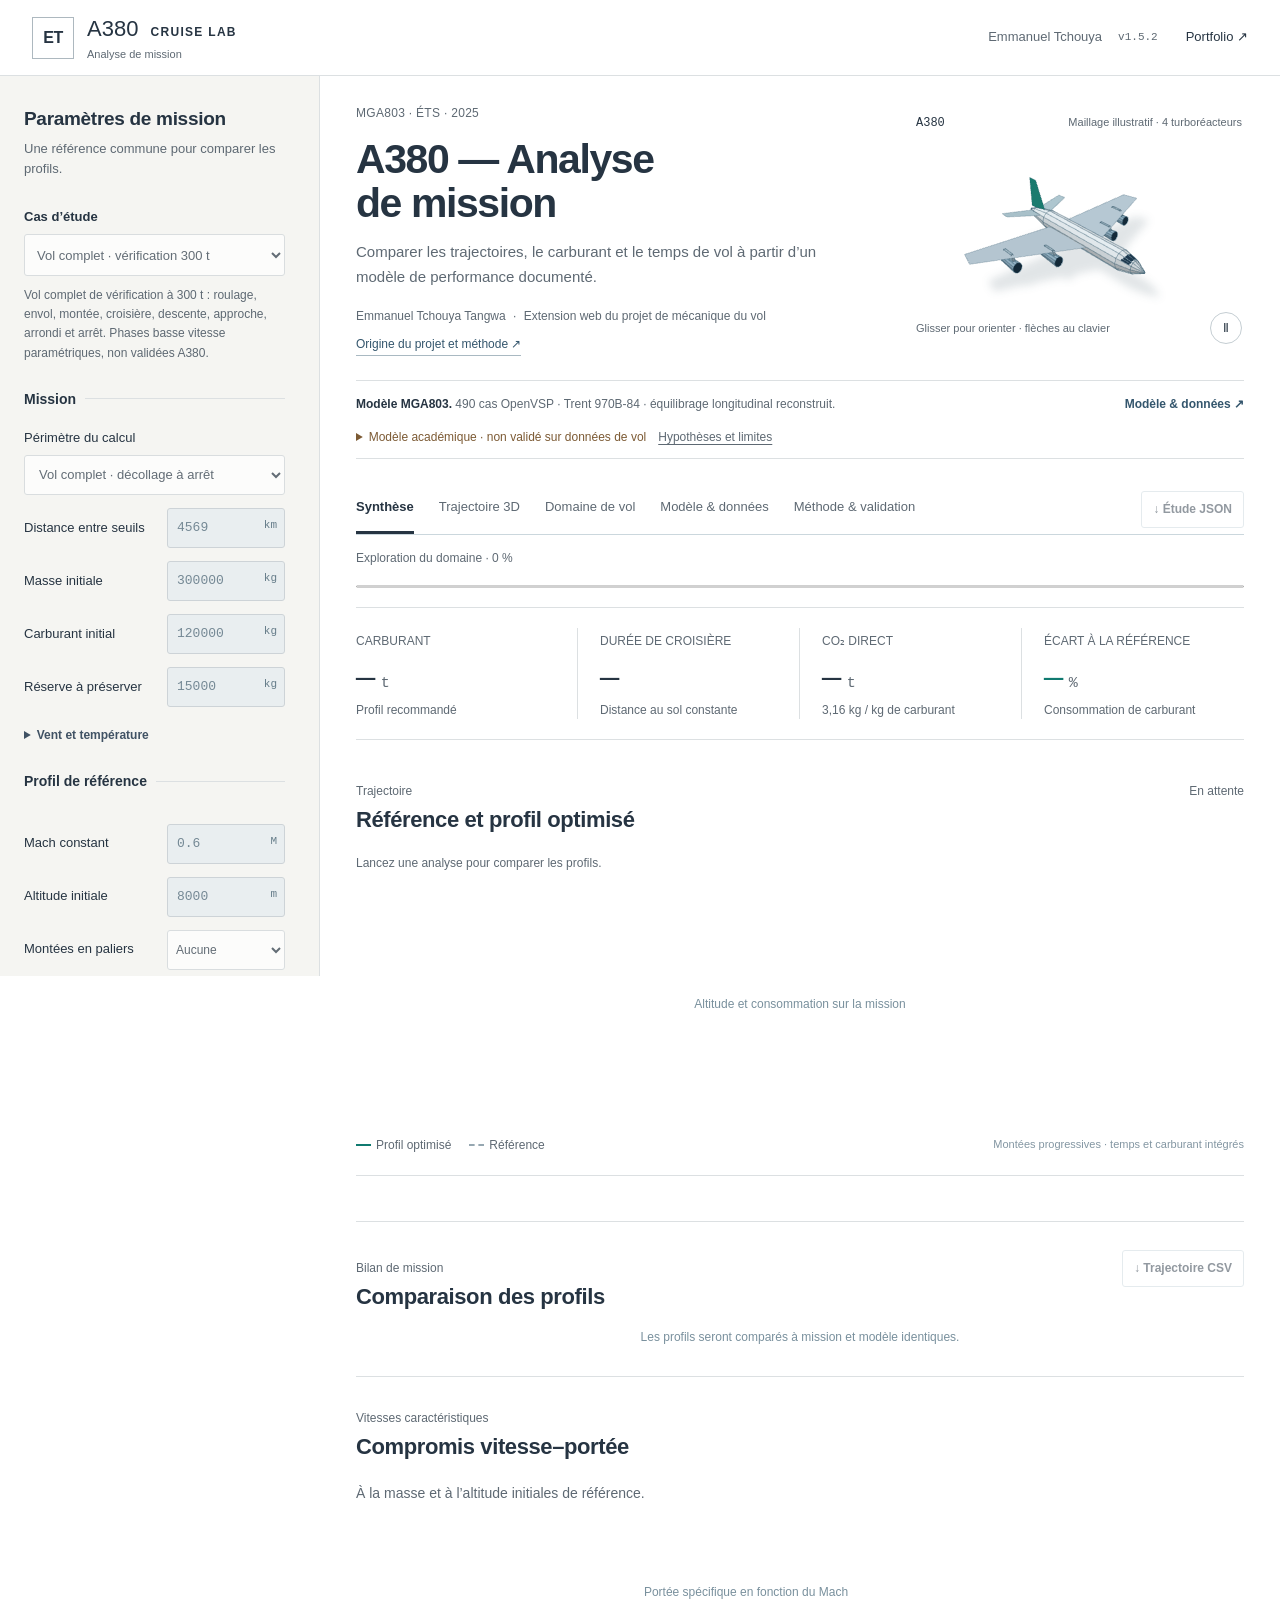
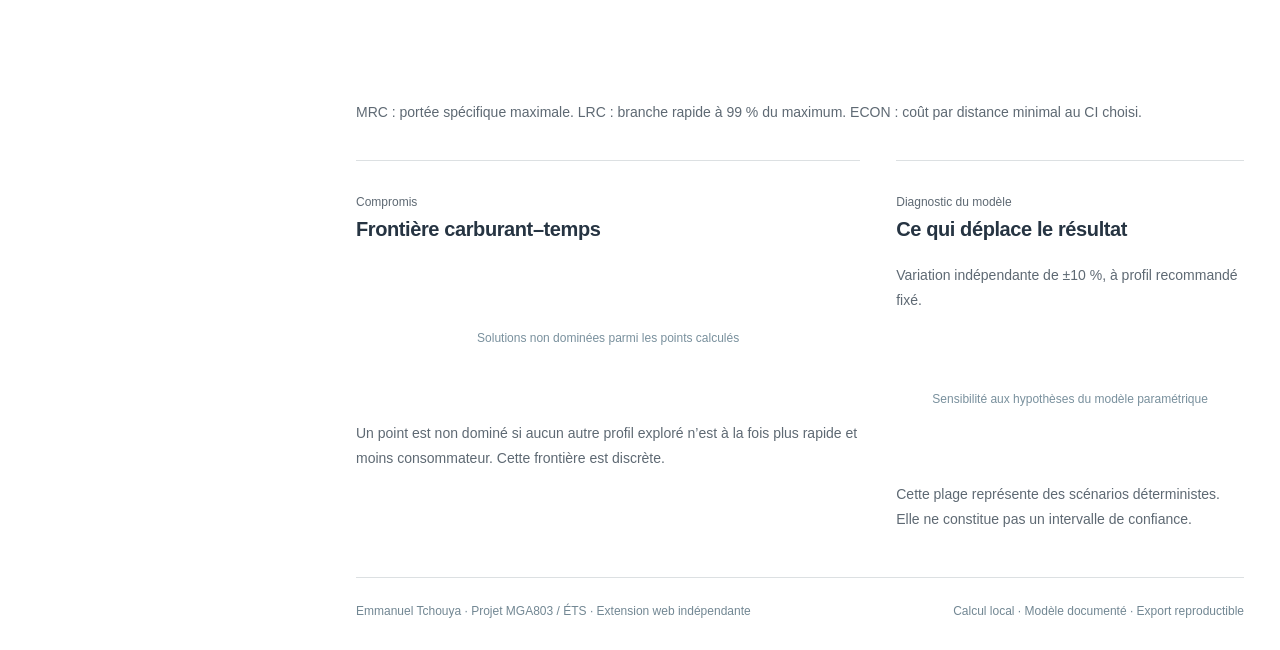
==== commit 413db0d7: "Allow manual vertical exaggeration in every A380 trajectory view" ====
--- a/projets/a380-lab/index.html
+++ b/projets/a380-lab/index.html
@@ -5,16 +5,16 @@
   <meta name="description" content="Laboratoire de performance de vol de l’A380 : profils par paliers, optimisation sous contraintes, MRC, LRC, ECON et études reproductibles.">
   <meta name="theme-color" content="#12283b">
   <title>A380 — Analyse et optimisation de mission · Emmanuel Tchouya</title>
-  <link rel="stylesheet" href="style.css?v=1.5.1">
-  <link rel="stylesheet" href="finite.css?v=1.5.1">
-  <link rel="stylesheet" href="hero3d.css?v=1.5.1">
-  <link rel="stylesheet" href="workbench.css?v=1.5.1">
+  <link rel="stylesheet" href="style.css?v=1.5.2">
+  <link rel="stylesheet" href="finite.css?v=1.5.2">
+  <link rel="stylesheet" href="hero3d.css?v=1.5.2">
+  <link rel="stylesheet" href="workbench.css?v=1.5.2">
 </head>
 <body>
 <a class="skip" href="#workspace">Aller aux résultats</a>
 <header class="masthead">
   <a class="brand" href="../../"><span class="brand-mark">ET</span><span>A380 <b>CRUISE LAB</b><small>Analyse de mission</small></span></a>
-  <div class="mast-meta"><span class="project-author">Emmanuel Tchouya</span><span class="version">v1.5.1</span><a href="../../#projets">Portfolio ↗</a></div>
+  <div class="mast-meta"><span class="project-author">Emmanuel Tchouya</span><span class="version">v1.5.2</span><a href="../../#projets">Portfolio ↗</a></div>
 </header>
 <div class="app-shell">
 <aside class="configuration" aria-label="Paramètres de l’étude">
@@ -103,7 +103,7 @@
       <p class="subtle">Lecture des points calculés : position, altitude, vitesse, masse et carburant restent synchronisés. Choisissez le profil à suivre et orientez la caméra autour de l’avion.</p>
       <div class="flight-view-options">
         <label>Profil suivi <select id="flightProfile" disabled><option value="baseline">Configuré (référence)</option><option value="recommended">Optimisé (recommandé)</option></select></label>
-        <label>Caméra <select id="flightCamera"><option value="auto">Suivi automatique par phase</option><option value="orbit">Vue d’ensemble · échelle réelle</option><option value="follow">Suivi local de l’avion</option><option value="profile">Profil local fidèle</option><option value="departure">Vue décollage</option><option value="arrival">Vue atterrissage</option><option value="top">Vue de dessus</option><option value="side">Profil global fidèle</option></select></label>
+        <label>Caméra <select id="flightCamera"><option value="auto">Suivi automatique par phase</option><option value="orbit">Vue d’ensemble</option><option value="follow">Suivi local de l’avion</option><option value="profile">Profil latéral local</option><option value="departure">Vue décollage</option><option value="arrival">Vue atterrissage</option><option value="top">Vue de dessus</option><option value="side">Profil latéral global</option></select></label>
         <label class="flight-check"><input id="flightCompare" type="checkbox" checked> Superposer les deux profils</label>
         <button id="flightResetCamera" class="compact">Recentrer la caméra</button>
       </div>
@@ -128,13 +128,13 @@
         <div><span>MASSE</span><strong id="flightMass">—</strong><small>t</small></div><div><span>CARBURANT BRÛLÉ</span><strong id="flightFuel">—</strong><small>t</small></div><div><span>INCIDENCE α</span><strong id="flightAlpha">—</strong><small>°</small></div><div><span>STABILISATEUR</span><strong id="flightStab">—</strong><small>°</small></div>
         <div><span>VITESSE VERTICALE</span><strong id="flightROC">—</strong><small>m/s</small></div><div><span>PENTE DE VOL</span><strong id="flightGamma">—</strong><small>°</small></div><div><span>POUSSÉE TOTALE</span><strong id="flightThrust">—</strong><small>kN</small></div><div><span>DÉBIT TOTAL</span><strong id="flightFlow">—</strong><small>kg/s</small></div>
       </div>
-      <div class="flight-bottom-controls"><button id="flightTrueScale" class="compact">Profil local fidèle</button><button id="flightAmplify" class="compact">Mission entière · échelle réelle</button><button id="flightImage" class="compact">↓ Capture PNG</button><button id="flightCSV" class="compact" disabled>↓ Coordonnées 3D CSV</button></div>
+      <div class="flight-bottom-controls"><button id="flightTrueScale" class="compact">Profil local fidèle</button><button id="flightAmplify" class="compact">Mission entière</button><button id="flightImage" class="compact">↓ Capture PNG</button><button id="flightCSV" class="compact" disabled>↓ Coordonnées 3D CSV</button></div>
       <p id="flightSlopeNote" class="hint" aria-live="polite"></p>
       <div id="flightSlopeProfiles"></div>
       <div class="legend"><span class="key teal">Trajet suivi et portion parcourue</span><span class="key dashed">Autre profil</span><span class="key flight-step">Transition de montée calculée</span></div>
       <details class="flight-notes"><summary>Commandes et limites de représentation</summary>
       <p id="flightHelp" class="hint">En suivi, l’avion reste centré et les repères kilométriques au sol défilent selon la distance parcourue. Glisser pour tourner, molette ou pincement pour zoomer, Maj + glisser pour déplacer. Au clavier sur la scène : flèches pour orienter, + / − pour zoomer, R pour recentrer, espace pour lire ou mettre en pause. Le dézoom peut atteindre la mission entière ; le bouton Mission entière la cadre directement sans quitter le suivi. La lecture se met en pause lorsqu’on quitte la vue.</p>
-      <p id="flightLimits" class="scope">Trajectoire longitudinale : l’écart latéral reste nul. Le mode vol complet ajoute les phases au sol, la montée initiale, la descente, l’approche et l’arrondi, avec des hypothèses basse vitesse paramétriques. Les montées suivent une trajectoire progressive à pente et courbure continues. Leur durée, leur carburant et la poussée requise sont intégrés avec l’équilibre des forces. Le taux configuré est une limite maximale, pas une performance garantie de l’avion. Le suivi automatique utilise une vue locale à échelle réelle. Les vues globales restent également à échelle réelle. Le bouton Mission entière et le dézoom du suivi cadrent tout le trajet. Une amplification manuelle éventuelle est signalée comme schématique ; les profils orthographiques restent à ×1. Le profil local fidèle conserve les angles au sol, sans perspective. L’avion est agrandi pour la lecture et le sol est schématique. Cette vue n’ajoute pas de dynamique de virage ou de pilotage à six degrés de liberté.</p>
+      <p id="flightLimits" class="scope">Trajectoire longitudinale : l’écart latéral reste nul. Le mode vol complet ajoute les phases au sol, la montée initiale, la descente, l’approche et l’arrondi, avec des hypothèses basse vitesse paramétriques. Les montées suivent une trajectoire progressive à pente et courbure continues. Leur durée, leur carburant et la poussée requise sont intégrés avec l’équilibre des forces. Le taux configuré est une limite maximale, pas une performance garantie de l’avion. Toutes les vues démarrent à échelle réelle. Le bouton Mission entière et le dézoom du suivi cadrent tout le trajet. L’exagération verticale se règle dans toutes les vues et reste conservée lors des changements de caméra. Au-delà de ×1, les angles sont amplifiés et signalés comme tels. Auto rétablit ×1. Le profil local à ×1 conserve les angles au sol, sans perspective. L’avion est agrandi pour la lecture et le sol est schématique. Cette vue n’ajoute pas de dynamique de virage ou de pilotage à six degrés de liberté.</p>
       <p id="flightAttitudeNote" class="hint"></p>
       <p class="hint">Éclairage fixe illustratif : ombre de la silhouette projetée sur le sol local. L’avion est agrandi pour rester lisible ; l’ombre ne représente pas une empreinte à l’échelle.</p>
       </details>
@@ -174,7 +174,7 @@
 </main>
 </div>
 <dialog id="errorDialog"><h2>Vérifier les paramètres</h2><p id="errorMessage"></p><form method="dialog"><button class="primary">Compris</button></form></dialog>
-<script type="module" src="app.js?v=1.5.1"></script>
-<script type="module" src="hero3d.js?v=1.5.1"></script>
+<script type="module" src="app.js?v=1.5.2"></script>
+<script type="module" src="hero3d.js?v=1.5.2"></script>
 </body>
 </html>
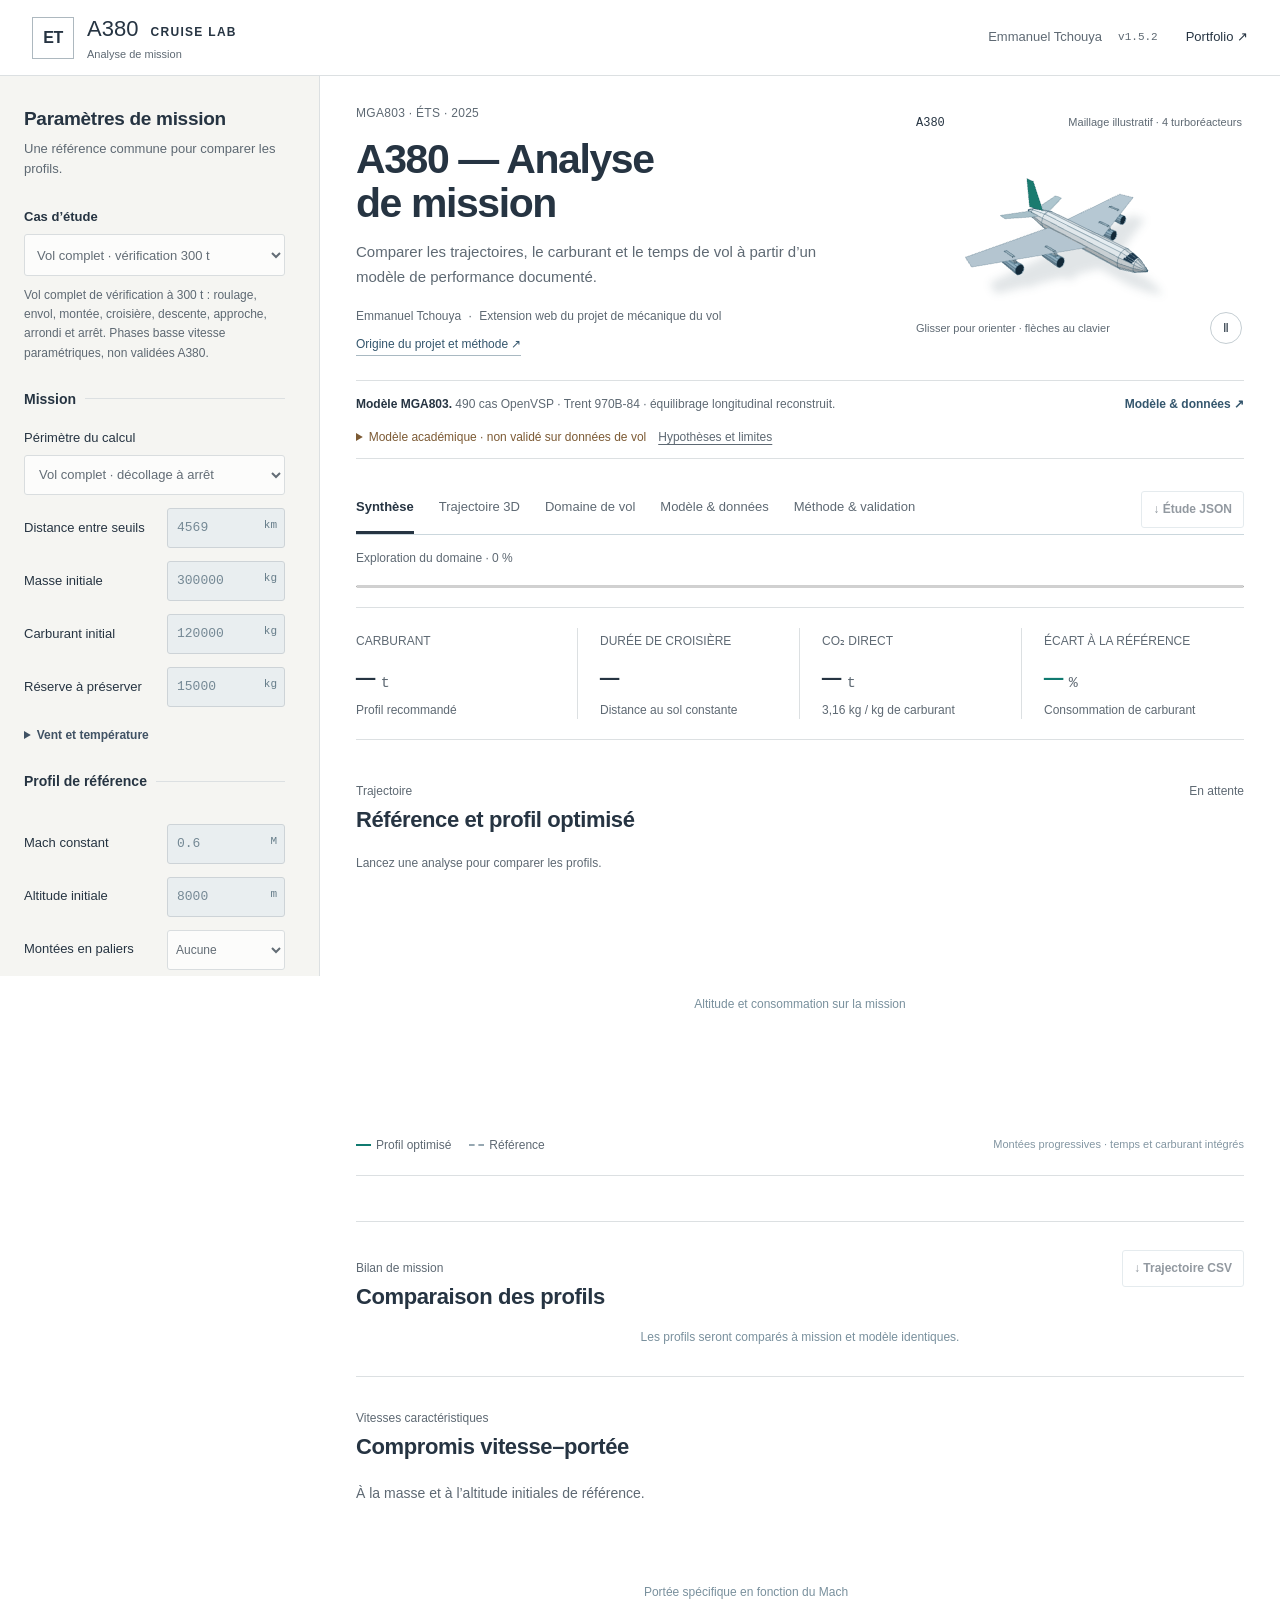
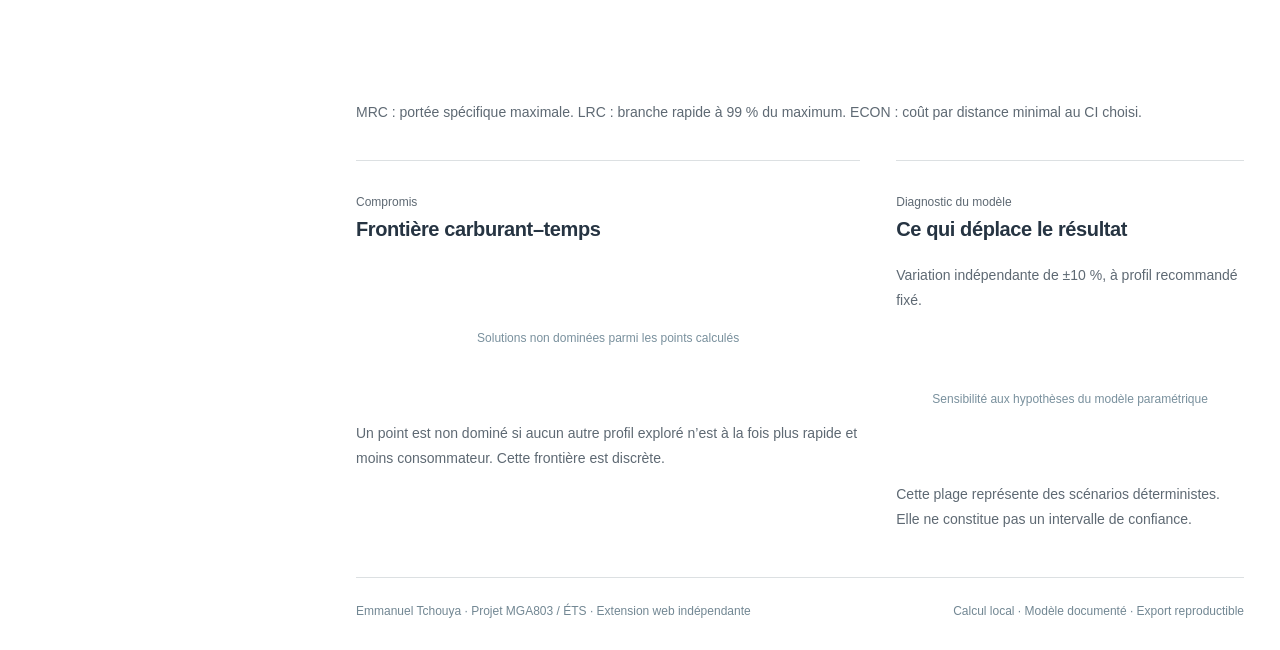
==== commit d295659c: "Apply portfolio review: clearer key figure, lighter flow card, evidence first - Home: "8 h -> 5 min"" ====
--- a/projets/a380-lab/index.html
+++ b/projets/a380-lab/index.html
@@ -73,7 +73,7 @@
 </aside>
 <main id="workspace" tabindex="-1">
   <section class="intro">
-    <div class="intro-copy"><span class="project-reference">MGA803 · ÉTS · 2025</span><h1>A380 — Analyse<br> de mission</h1><p>Comparer les trajectoires, le carburant et le temps de vol à partir d’un modèle de performance documenté.</p><p class="intro-byline">Emmanuel Tchouya Tangwa <span>·</span> Extension web du projet de mécanique du vol</p><a class="project-link" href="#projectStory">Origine du projet et méthode <span aria-hidden="true">↗</span></a></div>
+    <div class="intro-copy"><span class="project-reference">MGA803 · ÉTS · 2025</span><h1>A380 — Analyse<br> de mission</h1><p>Comparer les trajectoires, le carburant et le temps de vol à partir d’un modèle de performance documenté.</p><p class="intro-byline">Emmanuel Tchouya <span>·</span> Extension web du projet de mécanique du vol</p><a class="project-link" href="#projectStory">Origine du projet et méthode <span aria-hidden="true">↗</span></a></div>
     <figure class="aircraft-showcase" id="aircraftShowcase">
       <canvas id="aircraftHeroCanvas" tabindex="0" role="img" aria-label="Modèle 3D animé de l’avion à quatre moteurs" aria-describedby="aircraftHeroHelp">Modèle illustratif à quatre moteurs, identique à celui de la simulation.</canvas>
       <figcaption class="aircraft-caption"><b>A380</b><span>Maillage illustratif · 4 turboréacteurs</span></figcaption>
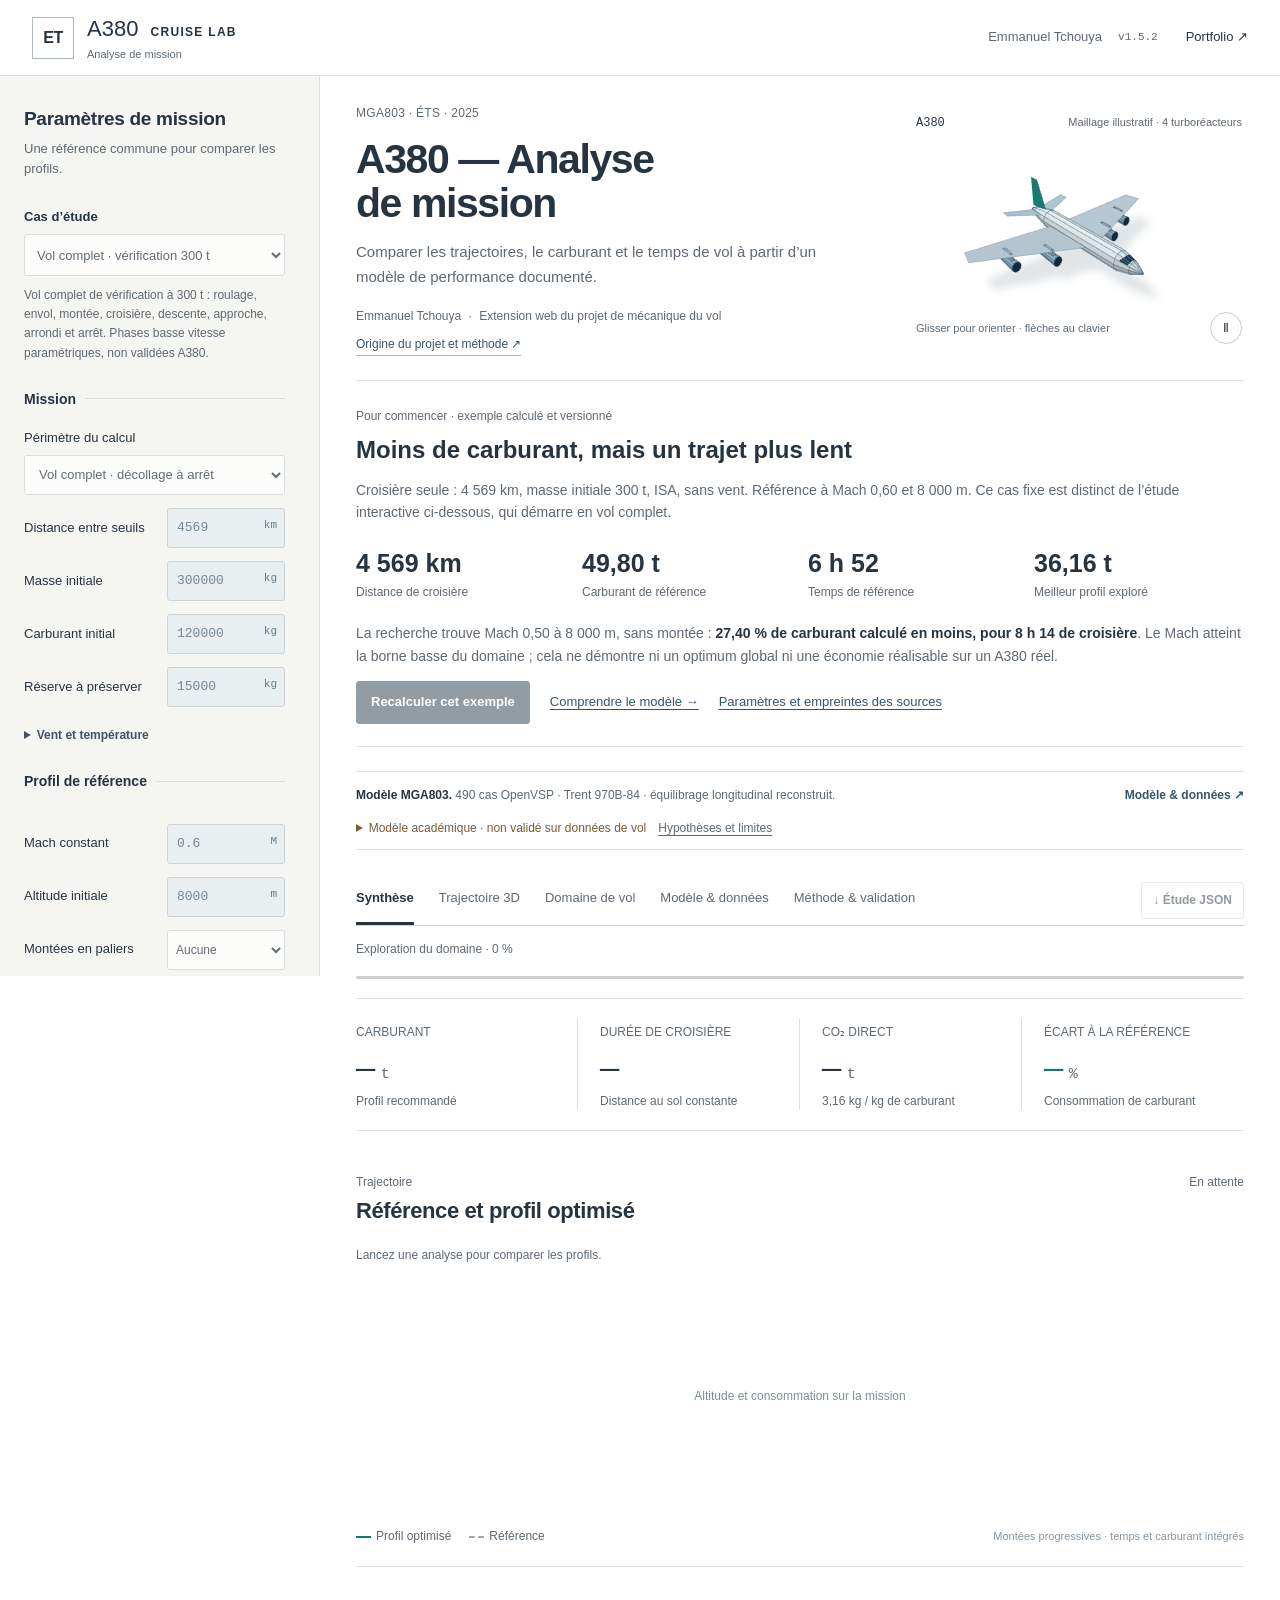
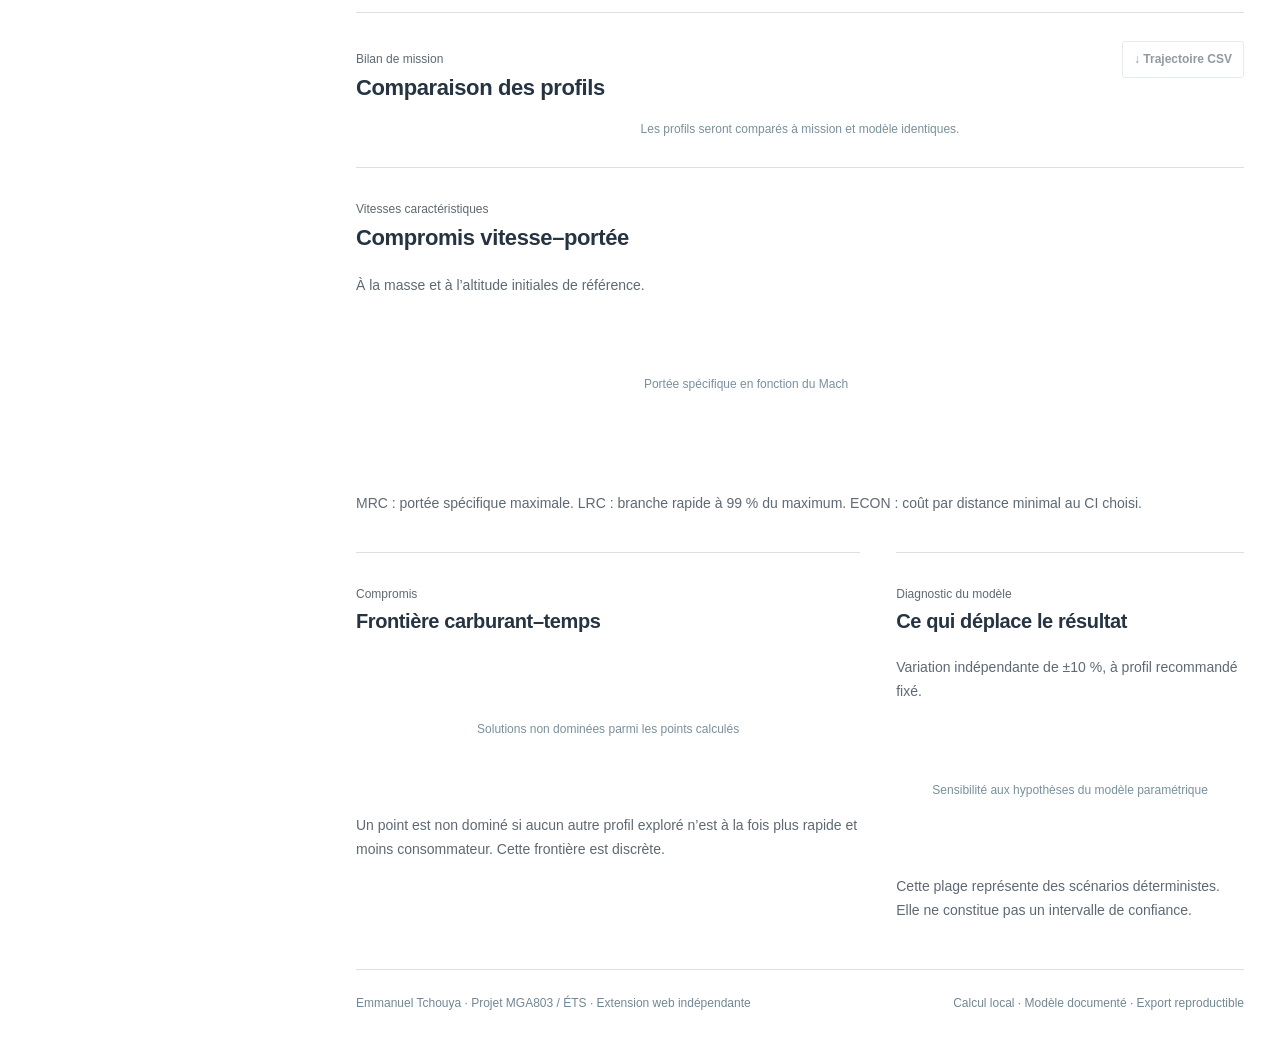
==== commit 8b49e7fc: "Rendre les démonstrations et leurs résultats reproductibles" ====
--- a/projets/a380-lab/index.html
+++ b/projets/a380-lab/index.html
@@ -5,10 +5,13 @@
   <meta name="description" content="Laboratoire de performance de vol de l’A380 : profils par paliers, optimisation sous contraintes, MRC, LRC, ECON et études reproductibles.">
   <meta name="theme-color" content="#12283b">
   <title>A380 — Analyse et optimisation de mission · Emmanuel Tchouya</title>
+  <link rel="canonical" href="https://emmatchouya-source.github.io/portfolio/projets/a380-lab/">
+  <meta property="og:title" content="A380 Cruise Lab — Étude académique de mission"><meta property="og:description" content="Un exemple calculé à 300 t, ses paramètres, les limites du cas 500 t et un atelier complet d’exploration."><meta property="og:image" content="https://emmatchouya-source.github.io/portfolio/og.png"><meta property="og:type" content="website">
+  <link rel="icon" href="../../favicon.svg" type="image/svg+xml">
   <link rel="stylesheet" href="style.css?v=1.5.2">
   <link rel="stylesheet" href="finite.css?v=1.5.2">
   <link rel="stylesheet" href="hero3d.css?v=1.5.2">
-  <link rel="stylesheet" href="workbench.css?v=1.5.2">
+  <link rel="stylesheet" href="workbench.css?v=audit-2026-11">
 </head>
 <body>
 <a class="skip" href="#workspace">Aller aux résultats</a>
@@ -80,6 +83,14 @@
       <div class="aircraft-interaction"><small id="aircraftHeroHelp">Glisser pour orienter · flèches au clavier</small><button id="aircraftHeroPause" type="button" aria-label="Mettre l’animation 3D en pause" aria-pressed="false">Ⅱ</button></div>
     </figure>
   </section>
+  <section class="reference-example" id="referenceExample" aria-labelledby="referenceTitle">
+    <span class="eyebrow">Pour commencer · exemple calculé et versionné</span>
+    <h2 id="referenceTitle">Moins de carburant, mais un trajet plus lent</h2>
+    <p>Croisière seule : 4 569 km, masse initiale 300 t, ISA, sans vent. Référence à Mach 0,60 et 8 000 m. Ce cas fixe est distinct de l’étude interactive ci-dessous, qui démarre en vol complet.</p>
+    <div class="example-kpis"><div><strong>4 569 km</strong><span>Distance de croisière</span></div><div><strong>49,80 t</strong><span>Carburant de référence</span></div><div><strong>6 h 52</strong><span>Temps de référence</span></div><div><strong>36,16 t</strong><span>Meilleur profil exploré</span></div></div>
+    <p>La recherche trouve Mach 0,50 à 8 000 m, sans montée : <strong>27,40 % de carburant calculé en moins, pour 8 h 14 de croisière</strong>. Le Mach atteint la borne basse du domaine ; cela ne démontre ni un optimum global ni une économie réalisable sur un A380 réel.</p>
+    <div class="example-actions"><button id="loadReferenceExample" type="button" class="primary">Recalculer cet exemple</button><a href="documentation.html">Comprendre le modèle →</a><a href="data/reference-example.json">Paramètres et empreintes des sources</a></div>
+  </section>
   <div class="model-context">
     <div class="notice"><p id="modelNotice"><b>Modèle MGA803.</b> Chargement des données du projet.</p><button type="button" data-go="model">Modèle & données ↗</button></div>
     <details id="qualification" class="qualification"><summary><strong>Modèle académique · non validé sur données de vol</strong><span>Hypothèses et limites</span></summary><div class="qualification-body"><p>Les montées ont une durée et un coût physique. Les cartes moteur, conventions de centrage et performances du cas 500 t restent à confirmer avant toute décision opérationnelle. En vol complet, les phases basse vitesse sont paramétriques, non validées sur l’A380. Les gains affichés sont des estimations du modèle, pas des économies garanties.</p><button data-go="method" class="text-button">Vérifications et données manquantes ↗</button></div></details>
@@ -147,7 +158,7 @@
   </section>
   <section id="model" role="tabpanel" aria-labelledby="tab-model" hidden>
     <article id="airportDataPanel" class="panel" hidden><div class="panel-heading"><div><span class="eyebrow">VOL COMPLET / DONNÉES À QUALIFIER</span><h3>Hypothèses basse vitesse, pistes et freinage</h3></div><span class="pill">Paramétrique · non validé A380</span></div><p>Les tables de croisière ne sont pas extrapolées au sol. Décollage, montée initiale, descente et atterrissage utilisent les hypothèses ci-dessous. Elles ne constituent pas des données du manuel de vol A380. Les masses, le temps et le carburant sont raccordés à la croisière calculée avec le modèle choisi.</p><details open><summary>Roulement, freinage et limites</summary><div class="model-fields" id="airport-ground"></div><p class="hint">0 pour la limite de masse ou d’énergie : limite non renseignée, aucun contrôle certifié revendiqué. Le freinage n’inclut ni inverseurs, ni aquaplanage, ni modèle thermique.</p></details><details><summary>Portance et traînée avec et sans volets</summary><div class="model-fields" id="airport-aero"></div></details><details><summary>Propulsion basse vitesse</summary><div class="model-fields" id="airport-engine"></div><p class="hint">La référence de poussée par moteur est celle du panneau général. Les lois de perte de poussée et de débit basse vitesse sont paramétriques, distinctes des polynômes Trent de croisière.</p></details><p class="scope">Aucune V1/V2 certifiée, panne moteur, longueur d’accélération-arrêt ou majoration réglementaire n’est calculée. Les marges TORA/TODA/LDA sont les marges du modèle d’étude, à comparer aux références AFM avant tout usage opérationnel.</p></article>
-    <article class="panel"><div class="panel-heading"><div><span class="eyebrow">Données et provenance</span><h3>Modèle de performance</h3></div><span class="pill" id="modelTag">Projet MGA803</span></div><p>Le mode principal utilise les fichiers du projet : matrices OpenVSP vérifiées sur les dernières itérations des fichiers .history, coefficients de propulsion et données OACI du Trent 970B-84. L’équilibrage longitudinal est reconstruit avec des conventions de repère explicites. Le modèle paramétrique reste disponible pour tester des hypothèses, ainsi que l’import de tables de croisière déjà équilibrée.</p><div class="data-actions"><button id="projectSource" class="primary">Utiliser le modèle du projet</button><button id="parametric">Modèle paramétrique</button><button id="importButton">↑ Importer des tables / une étude</button><input id="importData" type="file" accept=".json,application/json" hidden><button id="template">↓ Exemple de tables JSON</button></div><p id="dataStatus" role="status" class="hint">Calculs locaux dans votre navigateur. Aucun fichier importé n’est envoyé à un serveur.</p>
+    <article class="panel"><div class="panel-heading"><div><span class="eyebrow">Données et provenance</span><h3>Modèle de performance</h3></div><span class="pill" id="modelTag">Projet MGA803</span></div><p>Le mode principal utilise le jeu dérivé public du projet : matrices aérodynamiques, coefficients de propulsion et données OACI du Trent 970B-84. La comparaison aux fichiers .history est documentée historiquement ; les archives originales ne sont pas fournies dans ce clone. L’équilibrage longitudinal est reconstruit avec des conventions de repère explicites. Le modèle paramétrique reste disponible pour tester des hypothèses, ainsi que l’import de tables de croisière déjà équilibrée.</p><div class="data-actions"><button id="projectSource" class="primary">Utiliser le modèle du projet</button><button id="parametric">Modèle paramétrique</button><button id="importButton">↑ Importer des tables / une étude</button><input id="importData" type="file" accept=".json,application/json" hidden><button id="template">↓ Exemple de tables JSON</button></div><p id="dataStatus" role="status" class="hint">Calculs locaux dans votre navigateur. Aucun fichier importé n’est envoyé à un serveur.</p>
       <div class="model-fields" id="modelFields">
         <label class="stack">Surface de référence S (m²)<input form="studyForm" name="area" type="number" value="859" min="700" max="950" step="any" required></label>
         <label class="stack">Traînée parasite CD₀<input form="studyForm" name="cd0" type="number" value="0.016" min="0.008" max="0.04" step="0.001" required></label>
@@ -165,16 +176,16 @@
     <article class="panel"><h3>Format des tables importées</h3><p>Schéma <code>a380-cruise-tables/v1</code>. Matrice <code>cd[Mach][CL]</code> pour l’avion complet équilibré, <code>tsfc[Mach][altitude]</code> en kg/(N·s) et <code>maxThrust[Mach][altitude]</code> en N pour les quatre moteurs réunis. Altitudes en mètres, conditions ISA. Chaque axe doit être strictement croissant. Interpolation bilinéaire, aucune extrapolation.</p><p>Les tables de TSFC sont supposées indépendantes du niveau de poussée : cette réduction doit être vérifiée sur les données que vous importez. Les fichiers OpenVSP <code>.history</code> bruts demandent un assemblage et un équilibrage hors de cette application avant conversion dans ce format.</p><p class="hint">L’exemple téléchargeable est synthétique et identique aux hypothèses du modèle réduit ; il sert à vérifier le format, sans apporter de validation physique.</p></article>
   </section>
   <section id="method" role="tabpanel" aria-labelledby="tab-method" hidden>
-    <article class="panel project-story" id="projectStory" tabindex="-1"><span class="eyebrow">Origine du projet</span><h3>Du rapport de mécanique du vol à l’application</h3><p>Cette application prolonge le projet MGA803 réalisé à l’ÉTS en 2025 par <b>Lina Seghilani, Emmanuel Tchouya Tangwa et Cyril Traineau</b> : <cite>Conception d’un modèle de performance pour un avion Airbus A-380 en phase de croisière</cite>.</p><p>L’extension web rassemble les données OpenVSP et moteur, reconstruit l’équilibrage longitudinal et compare des profils sous contraintes. La trajectoire 3D permet de parcourir les points calculés ; les exports conservent les paramètres et les résultats pour reproduire une étude.</p><p class="hint">La provenance des données, les corrections du rapport et les vérifications numériques sont détaillées ci-dessous.</p></article>
+    <article class="panel project-story" id="projectStory" tabindex="-1"><span class="eyebrow">Origine du projet</span><h3>Du rapport de mécanique du vol à l’application</h3><p>Cette application prolonge le projet MGA803 réalisé à l’ÉTS en 2025 par <b>Lina Seghilani, Emmanuel Tchouya Tangwa et Cyril Traineau</b> : <cite>Conception d’un modèle de performance pour un avion Airbus A-380 en phase de croisière</cite>.</p><p>L’extension web rassemble les données OpenVSP et moteur, reconstruit l’équilibrage longitudinal et compare des profils sous contraintes. La trajectoire 3D permet de parcourir les points calculés ; les exports conservent les paramètres et les résultats pour reproduire une étude.</p><p class="hint">Le projet de cours est collectif ; la répartition individuelle des travaux ne peut pas être vérifiée dans ce dépôt. L’extension web de 2026 est présentée séparément.</p></article>
     <article class="panel"><div class="panel-heading"><div><span class="eyebrow">Méthode de calcul</span><h3>Équations et vérifications</h3></div><button id="printReport" class="compact" disabled>Imprimer / PDF ↗</button></div><ol class="method-steps"><li><b>Atmosphère et équilibre.</b> Atmosphère hydrostatique à gradient −6,5 K/km jusqu’à 11 km, puis isotherme jusqu’à 20 km. ΔISA modifie T et ρ à pression standard fixée. V = Ma, Vsol = V cos γ + vent, q = ½ρV². Mode paramétrique : équilibre tangentiel et normal, avec pente, accélération à Mach constant et courbure de trajectoire. Mode projet : équilibre longitudinal des forces et du moment, avec poussée inclinée et empennage.</li><li><b>Propulsion paramétrique.</b> TSFC = TSFCref √(T/216,65) [1 + 0,6(M − 0,75) + 2(M − 0,75)²]. Poussée disponible totale = 4 Tref (p/p₀)<sup>0,7</sup>(1 − 0,25M). Ces lois concernent le mode de démonstration. Le mode projet utilise les deux polynômes fournis, FN = δ FNcorrigé et WF = δ√θ WFcorrigé, avec le facteur ×2 de la fonction source.</li><li><b>Intégration de mission.</b> RK4 sur dm/dx = −débit/Vsol et dt/dx = 1/Vsol. Transitions d’altitude quintiques C², avec pente et courbure nulles aux raccords. Équilibre T∥ − D = m(g sin γ + dV/dt) ; L + T⊥ = m(g cos γ + V dγ/dt). À Mach constant, la variation de TAS dans la troposphère est prise en compte. Au moins 32 intervalles par montée ; subdivision aux raccords et à la tropopause. Bilan de puissance et de carburant contrôlé.</li><li><b>Recherche sous contraintes.</b> Balayage Mach (0,01), altitude initiale (250 m), 0 à 2 montées. Affinement (0,001 et 50 m) autour du meilleur point de chaque nombre de montées. Classement final des meilleurs candidats à pas d’intégration de 5 km. La hauteur et le taux maximal sont fixés. La recherche des départs, si activée, teste 10–90 % du trajet par pas de 10 %, puis affine à 2 % autour du meilleur horaire, au meilleur Mach/altitude de chaque nombre de montées. Les chevauchements et montées inachevées sont rejetés. Cette recherche par coordonnées ne garantit pas l’optimum conjoint global.</li><li><b>Qualification numérique.</b> Vérifications ISA, équilibre et unités, comparaison RK4 5 km / 2,5 km et référence indépendante SciPy pour les montées. La convergence numérique ne valide pas le modèle physique. La recherche discrète ne garantit pas un optimum global continu.</li></ol><div id="validation" class="validation-grid"></div></article>
     <article class="panel"><h3>Lecture critique du rapport</h3><div class="table-wrap"><table><thead><tr><th>Point relevé</th><th>Choix implémenté</th></tr></thead><tbody><tr><td>Masse 5 × 10⁶ kg dans l’initialisation, p. 5</td><td>500 000 kg selon le tableau II, p. 7</td></tr><tr><td>Δt = Vsol / Δx dans le texte, p. 5</td><td>Δt = Δx / Vsol, cohérent dimensionnellement</td></tr><tr><td>Mach OpenVSP wing-body limité à 0,7 au tableau I, alors que les analyses vont à 0,89</td><td>Les fichiers fournis contiennent les Mach jusqu’à 0,9 ; domaine confirmé sur les 490 cas, sans extrapolation</td></tr><tr><td>Matrices et coefficients absents du PDF seul, puis fournis en fichiers complémentaires</td><td>Données intégrées et vérifiées ; conventions de moments et domaine moteur encore à confirmer sur les routines originales</td></tr><tr><td>Conclusions qualitatives sur température et émissions</td><td>Aucune généralisation sans données de propulsion validées</td></tr></tbody></table></div></article>
-    <article class="panel"><h3>Sources et périmètre</h3><p><b>Source principale :</b> Lina Seghilani, Emmanuel Tchouya Tangwa et Cyril Traineau, <cite>Conception d’un modèle de performance pour un avion Airbus A-380 en phase de croisière</cite>, projet MGA803, ÉTS, été 2025, 12 pages. Le PDF et ses fichiers complémentaires ont été analysés ; le jeu numérique dérivé est intégré avec une traçabilité des sources.</p><ul class="sources"><li><a href="https://www.eurocontrol.int/sites/default/files/library/007_User_Manual_BADA_3_4.pdf" target="_blank" rel="noopener">EUROCONTROL — principe du modèle d’énergie totale (pas de données BADA intégrées) ↗</a></li><li><a href="https://www1.grc.nasa.gov/beginners-guide-to-aeronautics/forces-in-a-climb/" target="_blank" rel="noopener">NASA Glenn — équilibre des forces en montée ↗</a></li><li><a href="https://www1.grc.nasa.gov/beginners-guide-to-aeronautics/drag-coefficient/" target="_blank" rel="noopener">NASA Glenn — coefficients et traînée induite ↗</a></li><li><a href="https://www1.grc.nasa.gov/beginners-guide-to-aeronautics/earth-atmosphere-equation-metric/" target="_blank" rel="noopener">NASA Glenn — structure de l’atmosphère et gaz parfait ↗</a> (contexte ; les constantes exactes de l’application sont documentées dans le code)</li><li><a href="https://www.easa.europa.eu/en/domains/environment/icao-aircraft-engine-emissions-databank" target="_blank" rel="noopener">EASA / OACI — banque des émissions moteur ↗</a></li><li><a href="https://doi.org/10.2514/1.I011050" target="_blank" rel="noopener">Ghazi & Botez, 2022 — identification de modèles en croisière ↗</a> (référence du rapport)</li></ul><p class="scope">Outil académique exploratoire. Absence de validation sur données de vol, de modèle de buffet, de décrochage détaillé, de domaine moteur complet et d’analyse de panne. Le mode vol complet inclut un modèle basse vitesse paramétrique, distinct des données de croisière ; pistes horizontales, sans V1/V2 certifiée, moteur en panne, inverseurs ni distances réglementaires majorées. Aucun usage pour la conduite d’un vol ou une décision opérationnelle.</p><a href="README.md">Documentation et protocole de validation ↗</a></article>
+    <article class="panel"><h3>Sources et périmètre</h3><p><b>Source principale :</b> Lina Seghilani, Emmanuel Tchouya Tangwa et Cyril Traineau, <cite>Conception d’un modèle de performance pour un avion Airbus A-380 en phase de croisière</cite>, projet MGA803, ÉTS, été 2025, 12 pages. Le dépôt conserve le jeu numérique dérivé et ses références de provenance. Le PDF original et les archives complémentaires ne sont pas inclus dans ce clone.</p><ul class="sources"><li><a href="https://www.eurocontrol.int/sites/default/files/library/007_User_Manual_BADA_3_4.pdf" target="_blank" rel="noopener">EUROCONTROL — principe du modèle d’énergie totale (pas de données BADA intégrées) ↗</a></li><li><a href="https://www1.grc.nasa.gov/beginners-guide-to-aeronautics/forces-in-a-climb/" target="_blank" rel="noopener">NASA Glenn — équilibre des forces en montée ↗</a></li><li><a href="https://www1.grc.nasa.gov/beginners-guide-to-aeronautics/drag-coefficient/" target="_blank" rel="noopener">NASA Glenn — coefficients et traînée induite ↗</a></li><li><a href="https://www1.grc.nasa.gov/beginners-guide-to-aeronautics/earth-atmosphere-equation-metric/" target="_blank" rel="noopener">NASA Glenn — structure de l’atmosphère et gaz parfait ↗</a> (contexte ; les constantes exactes de l’application sont documentées dans le code)</li><li><a href="https://www.easa.europa.eu/en/domains/environment/icao-aircraft-engine-emissions-databank" target="_blank" rel="noopener">EASA / OACI — banque des émissions moteur ↗</a></li><li><a href="https://doi.org/10.2514/1.I011050" target="_blank" rel="noopener">Ghazi & Botez, 2022 — identification de modèles en croisière ↗</a> (référence du rapport)</li></ul><p class="scope">Outil académique exploratoire. Absence de validation sur données de vol, de modèle de buffet, de décrochage détaillé, de domaine moteur complet et d’analyse de panne. Le mode vol complet inclut un modèle basse vitesse paramétrique, distinct des données de croisière ; pistes horizontales, sans V1/V2 certifiée, moteur en panne, inverseurs ni distances réglementaires majorées. Aucun usage pour la conduite d’un vol ou une décision opérationnelle.</p><a href="documentation.html">Documentation scientifique et protocole de vérification ↗</a></article>
   </section>
   <footer class="app-footer"><span>Emmanuel Tchouya · Projet MGA803 / ÉTS · Extension web indépendante</span><span>Calcul local · Modèle documenté · Export reproductible</span></footer>
 </main>
 </div>
 <dialog id="errorDialog"><h2>Vérifier les paramètres</h2><p id="errorMessage"></p><form method="dialog"><button class="primary">Compris</button></form></dialog>
-<script type="module" src="app.js?v=1.5.2"></script>
+<script type="module" src="app.js?v=audit-2026-11"></script>
 <script type="module" src="hero3d.js?v=1.5.2"></script>
 </body>
 </html>
--- a/projets/a380-lab/workbench.css
+++ b/projets/a380-lab/workbench.css
@@ -324,3 +324,13 @@
   th,td,.comparison-table td:not(:first-child){font-size:10px;padding:8px}
   .speed-panel{display:block}
 }
+.reference-example{border-block:1px solid var(--line);padding:22px 0;margin-bottom:24px}
+.reference-example h2{font-size:24px;line-height:1.25;margin:8px 0 12px}
+.reference-example p{font-size:14px;color:var(--muted);max-width:900px}
+.reference-example strong{color:var(--ink)}
+.example-kpis{display:grid;grid-template-columns:repeat(4,minmax(0,1fr));gap:16px;margin:20px 0}
+.example-kpis strong{display:block;font-size:25px;font-variant-numeric:tabular-nums}
+.example-kpis span{display:block;font-size:12px;color:var(--muted)}
+.example-actions{display:flex;gap:20px;flex-wrap:wrap;align-items:center;font-size:13px}
+@media(max-width:650px){.example-kpis{grid-template-columns:repeat(2,minmax(0,1fr))}.example-kpis strong{font-size:22px}}
+@media print{.reference-example{display:none}}
